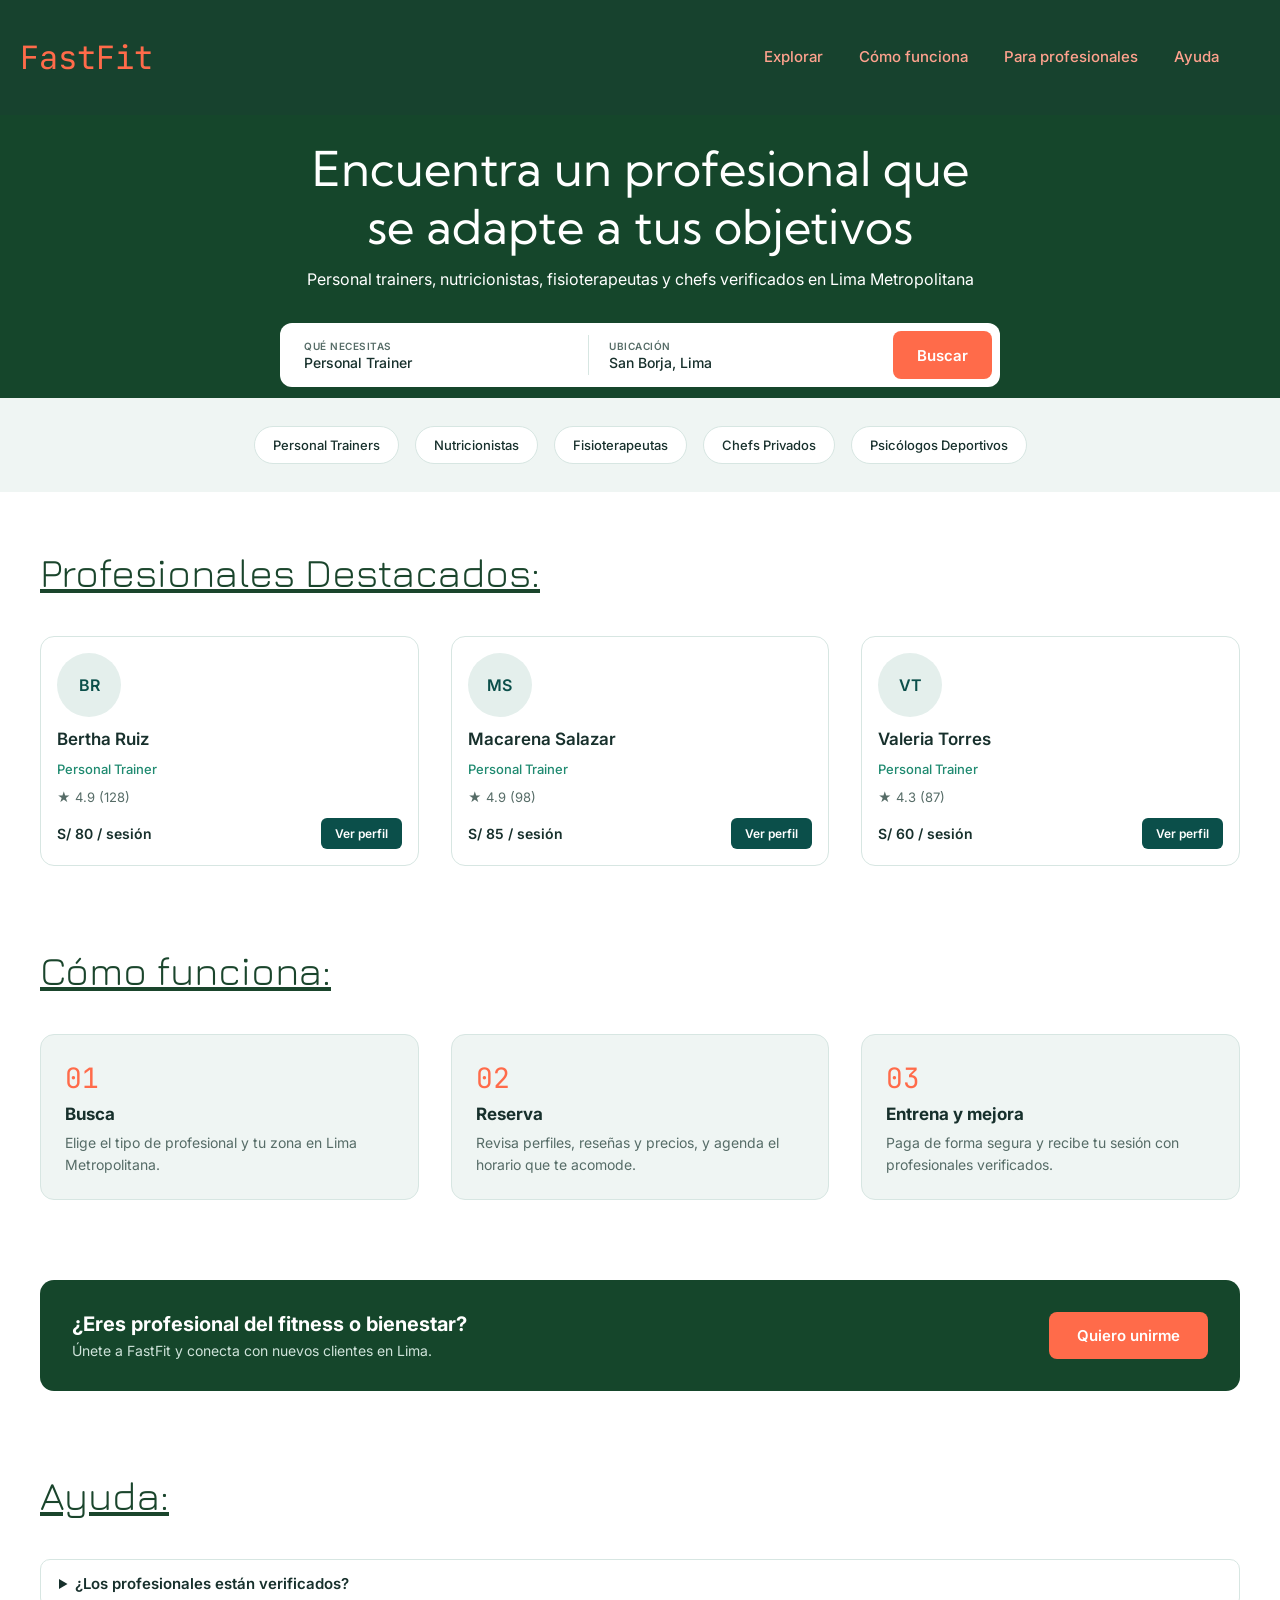
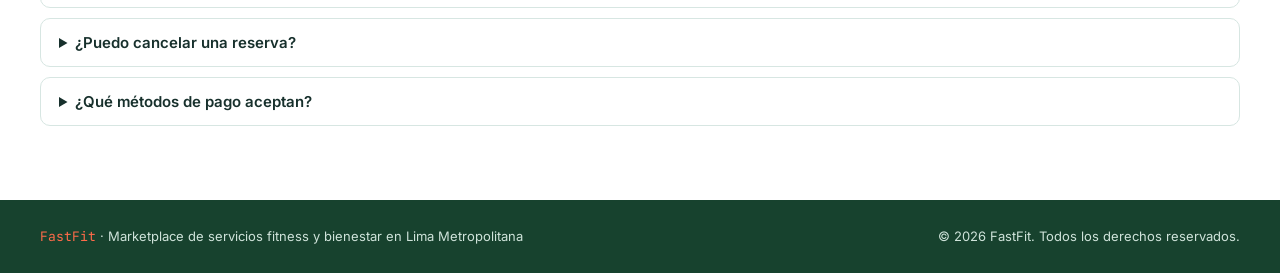
==== index.html @ d6f9586f "Add files via upload" ====
<!DOCTYPE html>
<html lang="es">
<head>
<meta charset="UTF-8">
<meta name="viewport" content="width=device-width, initial-scale=1">
<title>FastFit · Encuentra un profesional que se adapte a tus objetivos</title>
<meta name="description" content="Personal trainers, nutricionistas, fisioterapeutas y chefs verificados en Lima Metropolitana.">
<link rel="icon" href="images/logo.png">
<link rel="preconnect" href="https://fonts.googleapis.com">
<link rel="preconnect" href="https://fonts.gstatic.com" crossorigin>
<link rel="stylesheet" href="https://fonts.googleapis.com/css2?family=Inter:wght@400;500;600&family=JetBrains+Mono:wght@400&family=Jura:wght@400&family=Kumbh+Sans:wght@400&display=swap">
<style>

:root {
  --green-header: #17422e;
  --green-band: #15462b;
  --green-title: #255c3a;
  --green-heading: #1a452c;
  --mint: #eff5f3;
  --line: #d7e6e2;
  --ink: #17302c;
  --muted: #566c67;
  --accent: #1f8a70;
  --btn: #0b4f4a;
  --coral: #ff6b4a;
  --peach: #ffa28e;
  --avatar-bg: #e4efec;
  --container: 1240px;
}

*, *::before, *::after { box-sizing: border-box; }
html { scroll-behavior: smooth; }
body {
  margin: 0;
  font-family: "Inter", system-ui, sans-serif;
  color: var(--ink);
  background: #fff;
  min-height: 100vh;
  display: flex;
  flex-direction: column;
}
main { flex: 1; }
a { color: inherit; text-decoration: none; }
button, input, select { font-family: inherit; }
img { max-width: 100%; }
.container { width: 100%; max-width: var(--container); margin: 0 auto; padding: 0 20px; }
.sr-only { position: absolute; width: 1px; height: 1px; overflow: hidden; clip: rect(0 0 0 0); white-space: nowrap; }

/* ---------- Header ---------- */
.site-header { background: var(--green-header); height: 115px; position: relative; z-index: 20; }
.site-header .inner { max-width: 1280px; margin: 0 auto; height: 100%; display: flex; align-items: center; justify-content: space-between; padding-right: 61px; position: relative; }
.brand { display: flex; align-items: center; height: 100%; }
.brand .logo { width: 142px; height: 142px; object-fit: cover; margin-top: -9px; align-self: flex-start; }
.brand .logo-fallback { width: 142px; }
.brand .name { font-family: "JetBrains Mono", monospace; font-size: 32px; color: var(--coral); margin-left: -17px; }
.main-nav { display: flex; gap: 36px; font-weight: 500; font-size: 15px; color: var(--peach); }
.main-nav a { padding: 6px 0; border-bottom: 2px solid transparent; transition: color .2s, border-color .2s; }
.main-nav a:hover, .main-nav a.active { color: #fff; border-color: var(--coral); }
.nav-toggle { display: none; background: none; border: 0; color: var(--peach); font-size: 28px; cursor: pointer; }

/* ---------- Hero ---------- */
.hero { position: relative; background: var(--green-band) center/cover no-repeat; min-height: 283px; padding: 25px 20px 0; text-align: center; overflow: hidden; }
.hero::before { content: ""; position: absolute; inset: 0; background: url("images/hero.jpg") center/cover no-repeat; filter: grayscale(1); opacity: .9; }
.hero > * { position: relative; }
.hero h1 { font-family: "Kumbh Sans", sans-serif; font-weight: 400; font-size: 48px; line-height: 1.2; color: var(--green-title); max-width: 691px; margin: 0 auto; }
.hero p.sub { color: #fff; font-size: 16px; margin: 14px 0 0; }
.hero-compact { min-height: 0; padding: 32px 20px 36px; }
.hero-compact h1 { font-size: 34px; }

/* ---------- Search box ---------- */
.search-box { background: #fff; border-radius: 12px; width: 720px; max-width: 100%; height: 64px; margin: 34px auto 0; padding: 8px; display: flex; align-items: center; gap: 12px; text-align: left; }
.search-field { display: flex; flex-direction: column; justify-content: center; gap: 2px; height: 100%; padding: 8px 16px; flex: 1; min-width: 0; }
.search-field + .search-divider + .search-field { padding-left: 8px; }
.search-field label { font-size: 10px; font-weight: 600; letter-spacing: .5px; color: var(--muted); text-transform: uppercase; }
.search-field select, .search-field input { border: 0; outline: 0; padding: 0; background: transparent; font-size: 14px; font-weight: 500; color: var(--ink); width: 100%; appearance: none; -webkit-appearance: none; cursor: pointer; }
.search-field input { cursor: text; }
.search-divider { width: 1px; height: 40px; background: var(--line); flex-shrink: 0; }
.btn-search { background: var(--coral); color: #fff; border: 0; border-radius: 8px; height: 100%; padding: 0 24px; font-size: 15px; font-weight: 600; cursor: pointer; transition: filter .2s; }
.btn-search:hover { filter: brightness(.94); }

/* ---------- Chips ---------- */
.chips-bar { background: var(--mint); padding: 28px 0; }
.chips { display: flex; flex-wrap: wrap; justify-content: center; gap: 16px; }
.chip { background: #fff; border: 1px solid var(--line); border-radius: 20px; padding: 10px 18px; font-size: 13px; font-weight: 500; color: var(--ink); cursor: pointer; white-space: nowrap; transition: background .2s, color .2s, border-color .2s; }
.chip:hover { border-color: var(--accent); }
.chip.active { background: var(--btn); border-color: var(--btn); color: #fff; }

/* ---------- Sections ---------- */
.section { padding: 56px 0 24px; }
.section-title { font-family: "Jura", sans-serif; font-weight: 400; font-size: 40px; color: var(--green-heading); text-decoration: underline; text-underline-position: from-font; margin: 0 0 40px; }
.grid-cards { display: grid; grid-template-columns: repeat(3, minmax(0, 1fr)); gap: 32px; }

/* ---------- Card profesional ---------- */
.card { background: #fff; border: 1px solid var(--line); border-radius: 14px; padding: 16px; display: flex; flex-direction: column; gap: 12px; min-height: 230px; transition: box-shadow .2s, transform .2s; }
.card:hover { box-shadow: 0 8px 24px rgba(23, 48, 44, .1); transform: translateY(-2px); }
.avatar { width: 64px; height: 64px; border-radius: 32px; background: var(--avatar-bg); overflow: hidden; display: flex; align-items: center; justify-content: center; font-weight: 600; color: var(--btn); flex-shrink: 0; position: relative; }
.avatar img { width: 100%; height: 100%; object-fit: cover; position: absolute; inset: 0; }
.avatar.lg { width: 112px; height: 112px; border-radius: 56px; font-size: 32px; }
.card .name { font-weight: 600; font-size: 17px; margin: 0; }
.card .role { font-weight: 500; font-size: 13px; color: var(--accent); margin: 0; }
.card .rating { font-size: 13px; color: var(--muted); margin: 0; }
.card .zone-tag { font-size: 11px; font-weight: 600; color: var(--btn); background: var(--avatar-bg); padding: 3px 8px; border-radius: 10px; align-self: flex-start; }
.card .foot { display: flex; align-items: center; justify-content: space-between; margin-top: auto; }
.card .price { font-weight: 600; font-size: 14px; }
.btn-primary { background: var(--btn); color: #fff; border: 0; border-radius: 6px; padding: 8px 14px; font-size: 12px; font-weight: 600; cursor: pointer; display: inline-block; transition: filter .2s; }
.btn-primary:hover { filter: brightness(1.15); }
.btn-lg { padding: 14px 28px; font-size: 15px; border-radius: 8px; }
.btn-coral { background: var(--coral); }
.btn-outline { background: #fff; color: var(--btn); border: 1px solid var(--btn); }
.btn-primary[disabled] { opacity: .4; cursor: not-allowed; }

/* ---------- Info sections (home) ---------- */
.steps { display: grid; grid-template-columns: repeat(3, 1fr); gap: 32px; }
.step { background: var(--mint); border: 1px solid var(--line); border-radius: 14px; padding: 24px; }
.step .num { font-family: "JetBrains Mono", monospace; color: var(--coral); font-size: 28px; }
.step h3 { margin: 8px 0; font-size: 17px; }
.step p { margin: 0; color: var(--muted); font-size: 14px; line-height: 1.55; }
.cta-band { background: var(--green-band); color: #fff; border-radius: 14px; padding: 32px; display: flex; align-items: center; justify-content: space-between; gap: 24px; flex-wrap: wrap; }
.cta-band h3 { margin: 0 0 6px; font-size: 20px; }
.cta-band p { margin: 0; color: #cfe3da; font-size: 14px; }
.faq details { border: 1px solid var(--line); border-radius: 10px; padding: 14px 18px; margin-bottom: 10px; }
.faq summary { font-weight: 600; cursor: pointer; font-size: 15px; }
.faq p { color: var(--muted); font-size: 14px; line-height: 1.55; margin: 10px 0 0; }

/* ---------- Resultados ---------- */
.results-layout { display: grid; grid-template-columns: 260px 1fr; gap: 32px; padding: 40px 0 64px; align-items: start; }
.filters { border: 1px solid var(--line); border-radius: 14px; padding: 20px; position: sticky; top: 16px; }
.filters h3 { margin: 0 0 16px; font-size: 15px; }
.filter-group { margin-bottom: 20px; }
.filter-group label { display: block; font-size: 11px; font-weight: 600; letter-spacing: .5px; color: var(--muted); text-transform: uppercase; margin-bottom: 8px; }
.filter-group select { width: 100%; padding: 10px; border: 1px solid var(--line); border-radius: 8px; font-size: 14px; background: #fff; }
.filter-group input[type=range] { width: 100%; accent-color: var(--btn); }
.range-val { font-size: 13px; font-weight: 600; margin-top: 4px; }
.results-head { display: flex; justify-content: space-between; align-items: center; margin-bottom: 20px; flex-wrap: wrap; gap: 12px; }
.results-head h2 { margin: 0; font-family: "Jura", sans-serif; font-weight: 400; font-size: 30px; color: var(--green-heading); }
.results-head .count { color: var(--muted); font-size: 14px; }
.grid-results { display: grid; grid-template-columns: repeat(2, minmax(0, 1fr)); gap: 24px; }
.empty { border: 1px dashed var(--line); border-radius: 14px; padding: 48px 24px; text-align: center; color: var(--muted); grid-column: 1 / -1; }

/* ---------- Perfil / reserva / checkout ---------- */
.page-pad { padding: 40px 0 72px; }
.breadcrumb { font-size: 13px; color: var(--muted); margin-bottom: 24px; }
.breadcrumb a { color: var(--accent); }
.two-col { display: grid; grid-template-columns: 1fr 360px; gap: 32px; align-items: start; }
.panel { border: 1px solid var(--line); border-radius: 14px; padding: 24px; background: #fff; }
.panel + .panel { margin-top: 20px; }
.panel h2 { margin: 0 0 14px; font-size: 18px; }
.panel h3 { margin: 0 0 10px; font-size: 15px; }
.profile-head { display: flex; gap: 24px; align-items: center; }
.profile-head h1 { margin: 0 0 4px; font-size: 28px; }
.profile-head .role { color: var(--accent); font-weight: 500; }
.profile-head .rating { color: var(--muted); font-size: 14px; margin-top: 6px; }
.tags { display: flex; flex-wrap: wrap; gap: 8px; }
.tag { background: var(--mint); border: 1px solid var(--line); border-radius: 16px; padding: 6px 12px; font-size: 13px; }
.review { border-top: 1px solid var(--line); padding: 14px 0; font-size: 14px; }
.review:first-of-type { border-top: 0; }
.review b { display: block; margin-bottom: 4px; }
.review span { color: var(--muted); }
.sticky-box { position: sticky; top: 16px; }
.price-big { font-size: 26px; font-weight: 600; margin: 0 0 4px; }
.muted { color: var(--muted); font-size: 13px; }
.summary-row { display: flex; justify-content: space-between; font-size: 14px; padding: 8px 0; }
.summary-row.total { border-top: 1px solid var(--line); margin-top: 8px; padding-top: 14px; font-weight: 600; font-size: 16px; }
.days { display: grid; grid-template-columns: repeat(7, 1fr); gap: 8px; margin-bottom: 24px; }
.day { border: 1px solid var(--line); background: #fff; border-radius: 10px; padding: 10px 4px; text-align: center; cursor: pointer; transition: all .2s; }
.day small { display: block; font-size: 11px; color: var(--muted); text-transform: uppercase; }
.day strong { font-size: 18px; }
.day.active { background: var(--btn); border-color: var(--btn); color: #fff; }
.day.active small { color: #cfe3da; }
.slots { display: grid; grid-template-columns: repeat(4, 1fr); gap: 10px; }
.slot { border: 1px solid var(--line); background: #fff; border-radius: 8px; padding: 10px; font-size: 14px; font-weight: 500; cursor: pointer; transition: all .2s; }
.slot:hover:not([disabled]) { border-color: var(--accent); }
.slot.active { background: var(--coral); border-color: var(--coral); color: #fff; }
.slot[disabled] { background: var(--mint); color: #a6b8b3; cursor: not-allowed; text-decoration: line-through; }
.form-grid { display: grid; grid-template-columns: 1fr 1fr; gap: 16px; }
.form-grid .full { grid-column: 1 / -1; }
.field label { display: block; font-size: 11px; font-weight: 600; letter-spacing: .5px; text-transform: uppercase; color: var(--muted); margin-bottom: 6px; }
.field input { width: 100%; padding: 12px; border: 1px solid var(--line); border-radius: 8px; font-size: 14px; outline: 0; }
.field input:focus { border-color: var(--accent); box-shadow: 0 0 0 3px rgba(31, 138, 112, .15); }
.field .err { color: #c0392b; font-size: 12px; margin-top: 4px; min-height: 14px; }
.field.invalid input { border-color: #c0392b; }
.pay-methods { display: grid; grid-template-columns: repeat(3, 1fr); gap: 10px; margin-bottom: 16px; }
.pay-method { border: 1px solid var(--line); border-radius: 10px; padding: 14px 8px; text-align: center; font-size: 14px; font-weight: 500; cursor: pointer; background: #fff; transition: all .2s; }
.pay-method.active { border-color: var(--btn); background: var(--mint); box-shadow: inset 0 0 0 1px var(--btn); }
.confirm-box { max-width: 640px; margin: 0 auto; text-align: center; }
.check { width: 72px; height: 72px; border-radius: 36px; background: var(--accent); color: #fff; font-size: 36px; display: flex; align-items: center; justify-content: center; margin: 0 auto 20px; }
.confirm-box h1 { font-family: "Jura", sans-serif; font-weight: 400; font-size: 36px; color: var(--green-heading); margin: 0 0 8px; }
.code { font-family: "JetBrains Mono", monospace; background: var(--mint); border: 1px dashed var(--accent); display: inline-block; padding: 8px 16px; border-radius: 8px; margin: 12px 0 24px; font-size: 18px; }
.confirm-box .panel { text-align: left; margin-bottom: 24px; }
.actions { display: flex; gap: 12px; justify-content: center; flex-wrap: wrap; }

/* ---------- Footer ---------- */
.site-footer { background: var(--green-header); color: #cfe3da; padding: 28px 0; font-size: 13px; margin-top: 40px; }
.site-footer .container { display: flex; justify-content: space-between; flex-wrap: wrap; gap: 12px; }
.site-footer b { font-family: "JetBrains Mono", monospace; color: var(--coral); font-weight: 400; }

/* ---------- Toast ---------- */
.toast { position: fixed; bottom: 24px; left: 50%; transform: translateX(-50%); background: var(--ink); color: #fff; padding: 12px 20px; border-radius: 8px; font-size: 14px; z-index: 100; }

/* ---------- Responsive ---------- */
@media (max-width: 1000px) {
  .grid-cards { grid-template-columns: repeat(2, 1fr); }
  .results-layout, .two-col { grid-template-columns: 1fr; }
  .filters, .sticky-box { position: static; }
  .steps { grid-template-columns: 1fr; }
}
@media (max-width: 820px) {
  .site-header .inner { padding-right: 20px; }
  .nav-toggle { display: block; }
  .main-nav { display: none; position: absolute; top: 115px; left: 0; right: 0; background: var(--green-header); flex-direction: column; gap: 0; padding: 12px 20px 20px; }
  .main-nav.open { display: flex; }
  .main-nav a { padding: 12px 0; }
  .hero h1 { font-size: 32px; }
  .section-title { font-size: 30px; }
}
@media (max-width: 640px) {
  .grid-cards, .grid-results { grid-template-columns: 1fr; }
  .search-box { flex-direction: column; height: auto; }
  .search-field { width: 100%; padding: 8px 12px; }
  .search-divider { width: 100%; height: 1px; }
  .btn-search { width: 100%; height: 48px; }
  .days { grid-template-columns: repeat(4, 1fr); }
  .slots { grid-template-columns: repeat(3, 1fr); }
  .form-grid, .pay-methods { grid-template-columns: 1fr; }
  .profile-head { flex-direction: column; text-align: center; }
  .brand .name { font-size: 26px; }
}

.brand.no-logo .name { margin-left: 20px; }

.hero.no-photo h1 { color: #fff; }

</style>
</head>
<body>
<div id="app"></div>
<script>
/* FastFit - datos de ejemplo. Reemplaza por tu API/backend cuando lo tengas. */
const CATEGORIES = [
  { key: "Personal Trainers", role: "Personal Trainer" },
  { key: "Nutricionistas", role: "Nutricionista" },
  { key: "Fisioterapeutas", role: "Fisioterapeuta" },
  { key: "Chefs Privados", role: "Chef Privado" },
  { key: "Psicólogos Deportivos", role: "Psicólogo Deportivo" },
];

const DISTRICTS = ["San Borja", "Miraflores", "San Isidro", "Surco", "La Molina", "Barranco", "Jesús María", "Magdalena"];

const PROS = [
  { id: "bertha-ruiz", name: "Bertha Ruiz", cat: "Personal Trainers", rating: 4.9, reviews: 128, price: 80, zone: "San Borja", img: "images/bertha-ruiz.png",
    bio: "Entrenadora personal enfocada en fuerza y tonificación. Sesiones a domicilio, en gimnasio o al aire libre con planes adaptados a tu nivel.",
    services: ["Fuerza y tonificación", "Pérdida de grasa", "Entrenamiento funcional", "Plan de rutina mensual"] },
  { id: "macarena-salazar", name: "Macarena Salazar", cat: "Personal Trainers", rating: 4.9, reviews: 98, price: 85, zone: "Miraflores", img: "images/macarena-salazar.png",
    bio: "Especialista en movilidad, pilates y entrenamiento de bajo impacto. Acompañamiento constante para que mantengas tus hábitos.",
    services: ["Pilates", "Movilidad y flexibilidad", "Bajo impacto", "Entrenamiento en pareja"] },
  { id: "valeria-torres", name: "Valeria Torres", cat: "Personal Trainers", rating: 4.3, reviews: 87, price: 60, zone: "Surco", img: "images/valeria-torres.png",
    bio: "Entrenamiento para principiantes y retorno a la actividad física. Rutinas simples, progresivas y sin complicaciones.",
    services: ["Principiantes", "Cardio", "Rutinas en casa", "Seguimiento semanal"] },
  { id: "andrea-paredes", name: "Andrea Paredes", cat: "Nutricionistas", rating: 4.8, reviews: 74, price: 90, zone: "San Isidro", img: "",
    bio: "Nutricionista clínica y deportiva. Planes alimenticios personalizados con seguimiento quincenal.",
    services: ["Plan alimenticio", "Nutrición deportiva", "Control de peso", "Lista de compras"] },
  { id: "luis-cardenas", name: "Luis Cárdenas", cat: "Nutricionistas", rating: 4.6, reviews: 52, price: 75, zone: "La Molina", img: "",
    bio: "Enfoque en reeducación alimentaria y ganancia de masa muscular sin dietas extremas.",
    services: ["Reeducación alimentaria", "Ganancia muscular", "Consulta online"] },
  { id: "carlos-mendoza", name: "Carlos Mendoza", cat: "Fisioterapeutas", rating: 4.9, reviews: 110, price: 110, zone: "San Borja", img: "",
    bio: "Fisioterapeuta deportivo. Rehabilitación de lesiones, prevención y terapia manual.",
    services: ["Rehabilitación", "Terapia manual", "Prevención de lesiones", "Punción seca"] },
  { id: "diana-quispe", name: "Diana Quispe", cat: "Fisioterapeutas", rating: 4.5, reviews: 63, price: 95, zone: "Jesús María", img: "",
    bio: "Recuperación postoperatoria y tratamiento de dolor lumbar y cervical.",
    services: ["Dolor lumbar", "Postoperatorio", "Ejercicio terapéutico"] },
  { id: "rodrigo-vega", name: "Rodrigo Vega", cat: "Chefs Privados", rating: 4.8, reviews: 41, price: 150, zone: "Barranco", img: "",
    bio: "Chef privado para meal prep semanal y cenas saludables en tu casa.",
    services: ["Meal prep semanal", "Cenas privadas", "Menús fit", "Clases de cocina"] },
  { id: "sofia-lazo", name: "Sofía Lazo", cat: "Chefs Privados", rating: 4.7, reviews: 36, price: 130, zone: "Magdalena", img: "",
    bio: "Cocina saludable y peruana ligera. Menús adaptados a tus objetivos y restricciones.",
    services: ["Cocina saludable", "Menús personalizados", "Eventos pequeños"] },
  { id: "martin-rios", name: "Martín Ríos", cat: "Psicólogos Deportivos", rating: 4.9, reviews: 58, price: 100, zone: "Miraflores", img: "",
    bio: "Psicología del rendimiento: motivación, manejo de la presión y constancia en el entrenamiento.",
    services: ["Motivación", "Manejo de ansiedad competitiva", "Hábitos y constancia"] },
  { id: "paola-nunez", name: "Paola Núñez", cat: "Psicólogos Deportivos", rating: 4.6, reviews: 33, price: 90, zone: "San Isidro", img: "",
    bio: "Acompañamiento a deportistas amateurs y profesionales en objetivos y equilibrio mental.",
    services: ["Establecimiento de metas", "Mindfulness deportivo", "Sesiones online"] },
];

const REVIEWS = [
  { who: "Camila R.", text: "Puntual, profesional y muy atenta a mis objetivos. 100% recomendada." },
  { who: "Jorge P.", text: "Las sesiones son dinámicas y notas el progreso desde la segunda semana." },
  { who: "Lucía M.", text: "Muy buena comunicación y flexibilidad con los horarios." },
];

</script>
<script>
const PAGE_HTML = {
  home: `<main>
    <section class="hero">
      <h1>Encuentra un profesional que se adapte a tus objetivos</h1>
      <p class="sub">Personal trainers, nutricionistas, fisioterapeutas y chefs verificados en Lima Metropolitana</p>
      <div id="search-slot"></div>
      <div style="height:5px"></div>
    </section>

    <section class="chips-bar" aria-label="Categorías">
      <div class="container"><div class="chips" id="chips"></div></div>
    </section>

    <section class="section" id="profesionales">
      <div class="container">
        <h2 class="section-title">Profesionales Destacados:</h2>
        <div class="grid-cards" id="featured"></div>
      </div>
    </section>

    <section class="section" id="como-funciona">
      <div class="container">
        <h2 class="section-title">Cómo funciona:</h2>
        <div class="steps">
          <div class="step"><div class="num">01</div><h3>Busca</h3><p>Elige el tipo de profesional y tu zona en Lima Metropolitana.</p></div>
          <div class="step"><div class="num">02</div><h3>Reserva</h3><p>Revisa perfiles, reseñas y precios, y agenda el horario que te acomode.</p></div>
          <div class="step"><div class="num">03</div><h3>Entrena y mejora</h3><p>Paga de forma segura y recibe tu sesión con profesionales verificados.</p></div>
        </div>
      </div>
    </section>

    <section class="section" id="para-profesionales">
      <div class="container">
        <div class="cta-band">
          <div><h3>¿Eres profesional del fitness o bienestar?</h3><p>Únete a FastFit y conecta con nuevos clientes en Lima.</p></div>
          <a class="btn-primary btn-lg btn-coral" href="mailto:hola@fastfit.pe?subject=Quiero%20unirme%20a%20FastFit">Quiero unirme</a>
        </div>
      </div>
    </section>

    <section class="section" id="ayuda">
      <div class="container faq">
        <h2 class="section-title">Ayuda:</h2>
        <details><summary>¿Los profesionales están verificados?</summary><p>Sí. Validamos la identidad y credenciales de cada profesional antes de publicar su perfil.</p></details>
        <details><summary>¿Puedo cancelar una reserva?</summary><p>Puedes cancelar sin costo hasta 24 horas antes de tu sesión.</p></details>
        <details><summary>¿Qué métodos de pago aceptan?</summary><p>Tarjeta de crédito/débito, Yape y Plin.</p></details>
      </div>
    </section>
  </main>`,
  buscar: `<main>
    <section class="hero hero-compact">
      <h1>Explora profesionales en Lima</h1>
      <div id="search-slot"></div>
    </section>

    <section class="chips-bar" aria-label="Categorías">
      <div class="container"><div class="chips" id="chips"></div></div>
    </section>

    <div class="container">
      <div class="results-layout">
        <aside class="filters" aria-label="Filtros">
          <h3>Filtros</h3>
          <div class="filter-group">
            <label for="f-price">Precio máximo por sesión</label>
            <input type="range" id="f-price" min="50" max="200" step="5" value="200">
            <div class="range-val" id="f-price-val">Hasta S/ 200</div>
          </div>
          <div class="filter-group">
            <label for="f-rating">Calificación mínima</label>
            <select id="f-rating">
              <option value="0">Todas</option>
              <option value="4">4.0 ★ o más</option>
              <option value="4.5">4.5 ★ o más</option>
              <option value="4.8">4.8 ★ o más</option>
            </select>
          </div>
          <div class="filter-group">
            <label for="f-sort">Ordenar por</label>
            <select id="f-sort">
              <option value="rel">Relevancia</option>
              <option value="rating">Mejor calificados</option>
              <option value="price-asc">Precio: menor a mayor</option>
              <option value="price-desc">Precio: mayor a menor</option>
            </select>
          </div>
          <button type="button" class="btn-primary btn-outline" id="f-reset" style="width:100%">Limpiar filtros</button>
        </aside>

        <section>
          <div class="results-head">
            <h2 id="results-title">Todos los profesionales</h2>
            <span class="count" id="count"></span>
          </div>
          <div class="grid-results" id="results"></div>
        </section>
      </div>
    </div>
  </main>`,
  perfil: `<main><div class="container page-pad" id="profile-root"></div></main>`,
  horario: `<main><div class="container page-pad" id="schedule-root"></div></main>`,
  checkout: `<main><div class="container page-pad" id="checkout-root"></div></main>`,
  confirmacion: `<main><div class="container page-pad" id="confirm-root"></div></main>`
};

/* FastFit - lógica de la web (HTML/CSS/JS puro, compatible con GitHub Pages) */
(function () {
  "use strict";

  /* ---------- Utilidades ---------- */
  const $ = (sel, root = document) => root.querySelector(sel);
  const $$ = (sel, root = document) => Array.from(root.querySelectorAll(sel));
  let params = new URLSearchParams("");
  const norm = (s) => (s || "").toString().toLowerCase().normalize("NFD").replace(/[\u0300-\u036f]/g, "").trim();
  const initials = (name) => name.split(" ").map((w) => w[0]).slice(0, 2).join("").toUpperCase();
  const money = (n) => "S/ " + Number(n).toFixed(n % 1 ? 2 : 0);
  const roleOf = (p) => (CATEGORIES.find((c) => c.key === p.cat) || {}).role || p.cat;
  const getPro = (id) => PROS.find((p) => p.id === id);
  const store = {
    get: () => { try { return JSON.parse(sessionStorage.getItem("fastfit_booking") || "null"); } catch (e) { return null; } },
    set: (v) => { try { sessionStorage.setItem("fastfit_booking", JSON.stringify(v)); } catch (e) {} },
    clear: () => { try { sessionStorage.removeItem("fastfit_booking"); } catch (e) {} },
  };
  const iso = (d) => d.getFullYear() + "-" + String(d.getMonth() + 1).padStart(2, "0") + "-" + String(d.getDate()).padStart(2, "0");
  const longDate = (isoStr) => {
    const [y, m, d] = isoStr.split("-").map(Number);
    const s = new Date(y, m - 1, d).toLocaleDateString("es-PE", { weekday: "long", day: "numeric", month: "long" });
    return s.charAt(0).toUpperCase() + s.slice(1);
  };
  const hash = (str) => { let h = 0; for (let i = 0; i < str.length; i++) h = (h * 31 + str.charCodeAt(i)) >>> 0; return h; };
  function toast(msg) {
    const t = document.createElement("div");
    t.className = "toast"; t.textContent = msg; document.body.appendChild(t);
    setTimeout(() => t.remove(), 2600);
  }

  /* ---------- Componentes compartidos ---------- */
  function renderHeader(active) {
    const links = [
      ["Explorar", "#/buscar", "buscar"],
      ["Cómo funciona", "#/como-funciona", ""],
      ["Para profesionales", "#/para-profesionales", ""],
      ["Ayuda", "#/ayuda", ""],
    ];
    $("#site-header").outerHTML =
      '<header class="site-header"><div class="inner">' +
      '<a class="brand" href="#/" aria-label="FastFit inicio">' +
      '<img class="logo" src="images/logo.png" alt="" onerror="this.style.display=\'none\';this.parentNode.classList.add(\'no-logo\')">' +
      '<span class="name">FastFit</span></a>' +
      '<button class="nav-toggle" aria-label="Abrir menú">☰</button>' +
      '<nav class="main-nav">' +
      links.map((l) => `<a href="${l[1]}" class="${l[2] && l[2] === active ? "active" : ""}">${l[0]}</a>`).join("") +
      "</nav></div></header>";
    $(".nav-toggle").addEventListener("click", () => $(".main-nav").classList.toggle("open"));
  }

  function renderFooter() {
    const el = $("#site-footer");
    if (!el) return;
    el.outerHTML = '<footer class="site-footer"><div class="container"><span><b>FastFit</b> · Marketplace de servicios fitness y bienestar en Lima Metropolitana</span><span>© ' + new Date().getFullYear() + " FastFit. Todos los derechos reservados.</span></div></footer>";
  }

  function avatar(p, large) {
    return `<div class="avatar${large ? " lg" : ""}">${initials(p.name)}${p.img ? `<img src="${p.img}" alt="${p.name}" onerror="this.remove()">` : ""}</div>`;
  }

  function card(p, inZone) {
    return `<article class="card">
      ${avatar(p)}
      <h3 class="name">${p.name}</h3>
      <p class="role">${roleOf(p)}</p>
      <p class="rating">★ ${p.rating.toFixed(1)} (${p.reviews})</p>
      ${inZone ? '<span class="zone-tag">En tu zona</span>' : ""}
      <div class="foot"><span class="price">${money(p.price)} / sesión</span>
      <a class="btn-primary" href="#/perfil?id=${p.id}">Ver perfil</a></div></article>`;
  }

  function searchBox(cat, loc) {
    const opts = CATEGORIES.map((c) => `<option value="${c.key}" ${c.key === cat ? "selected" : ""}>${c.role}</option>`).join("");
    return `<form class="search-box" id="search-form" role="search">
      <div class="search-field"><label for="sb-cat">Qué necesitas</label><select id="sb-cat">${opts}</select></div>
      <div class="search-divider"></div>
      <div class="search-field"><label for="sb-loc">Ubicación</label>
        <input id="sb-loc" list="districts" value="${loc}" autocomplete="off">
        <datalist id="districts">${DISTRICTS.map((d) => `<option value="${d}, Lima">`).join("")}</datalist></div>
      <button class="btn-search" type="submit">Buscar</button></form>`;
  }

  function bindSearch() {
    $("#search-form").addEventListener("submit", (e) => {
      e.preventDefault();
      const q = new URLSearchParams({ cat: $("#sb-cat").value, loc: $("#sb-loc").value.trim() });
      location.href = "#/buscar?" + q.toString();
    });
  }

  function chipsHTML(active, withAll) {
    const all = withAll ? `<button class="chip ${active === "" ? "active" : ""}" data-cat="">Todos</button>` : "";
    return all + CATEGORIES.map((c) => `<button class="chip ${active === c.key ? "active" : ""}" data-cat="${c.key}">${c.key}</button>`).join("");
  }

  /* ---------- HOME ---------- */
  function initHome() {
    renderHeader("");
    $("#search-slot").innerHTML = searchBox("Personal Trainers", "San Borja, Lima");
    bindSearch();
    $("#chips").innerHTML = chipsHTML("", false);
    $$("#chips .chip").forEach((b) => b.addEventListener("click", () => {
      location.href = "#/buscar?cat=" + encodeURIComponent(b.dataset.cat);
    }));
    $("#featured").innerHTML = PROS.slice(0, 3).map((p) => card(p)).join("");
  }

  /* ---------- BUSCAR ---------- */
  function initBuscar() {
    renderHeader("buscar");
    const state = {
      cat: params.get("cat") || "",
      loc: params.get("loc") || "San Borja, Lima",
      max: 200, minRating: 0, sort: "rel",
    };
    if (state.cat && !CATEGORIES.some((c) => c.key === state.cat)) state.cat = "";

    $("#search-slot").innerHTML = searchBox(state.cat || "Personal Trainers", state.loc);
    bindSearch();

    function paintChips() {
      $("#chips").innerHTML = chipsHTML(state.cat, true);
      $$("#chips .chip").forEach((b) => b.addEventListener("click", () => { state.cat = b.dataset.cat; paintChips(); paintResults(); }));
    }

    function paintResults() {
      const locPart = norm(state.loc.split(",")[0]);
      let list = PROS.filter((p) => (!state.cat || p.cat === state.cat) && p.price <= state.max && p.rating >= state.minRating)
        .map((p) => ({ p, zone: !!locPart && norm(p.zone).includes(locPart) }));
      list.sort((a, b) => {
        if (state.sort === "rating") return b.p.rating - a.p.rating;
        if (state.sort === "price-asc") return a.p.price - b.p.price;
        if (state.sort === "price-desc") return b.p.price - a.p.price;
        return (b.zone - a.zone) || (b.p.rating - a.p.rating);
      });
      $("#count").textContent = list.length + (list.length === 1 ? " profesional encontrado" : " profesionales encontrados");
      $("#results-title").textContent = state.cat || "Todos los profesionales";
      $("#results").innerHTML = list.length
        ? list.map((x) => card(x.p, x.zone)).join("")
        : '<div class="empty"><b>No encontramos resultados</b><br>Prueba ampliando el precio o quitando algún filtro.</div>';
    }

    $("#f-price").addEventListener("input", (e) => { state.max = +e.target.value; $("#f-price-val").textContent = "Hasta " + money(state.max); paintResults(); });
    $("#f-rating").addEventListener("change", (e) => { state.minRating = +e.target.value; paintResults(); });
    $("#f-sort").addEventListener("change", (e) => { state.sort = e.target.value; paintResults(); });
    $("#f-reset").addEventListener("click", () => {
      state.max = 200; state.minRating = 0; state.sort = "rel";
      $("#f-price").value = 200; $("#f-price-val").textContent = "Hasta S/ 200";
      $("#f-rating").value = 0; $("#f-sort").value = "rel"; paintResults();
    });

    paintChips(); paintResults();
  }

  /* ---------- PERFIL ---------- */
  function initPerfil() {
    renderHeader("buscar");
    const p = getPro(params.get("id"));
    const root = $("#profile-root");
    if (!p) {
      root.innerHTML = '<div class="empty">Profesional no encontrado. <a href="#/buscar" style="color:var(--accent);font-weight:600">Volver a explorar</a></div>';
      return;
    }
    document.title = p.name + " · FastFit";
    root.innerHTML = `
      <div class="breadcrumb"><a href="#/">Inicio</a> / <a href="#/buscar?cat=${encodeURIComponent(p.cat)}">${p.cat}</a> / ${p.name}</div>
      <div class="two-col">
        <div>
          <div class="panel"><div class="profile-head">${avatar(p, true)}
            <div><h1>${p.name}</h1><div class="role">${roleOf(p)}</div>
            <div class="rating">★ ${p.rating.toFixed(1)} (${p.reviews} reseñas) · ${p.zone}, Lima</div></div></div></div>
          <div class="panel"><h2>Sobre mí</h2><p style="line-height:1.6;color:var(--muted);margin:0">${p.bio}</p></div>
          <div class="panel"><h2>Servicios</h2><div class="tags">${p.services.map((s) => `<span class="tag">${s}</span>`).join("")}</div></div>
          <div class="panel"><h2>Reseñas</h2>${REVIEWS.map((r) => `<div class="review"><b>${r.who} <span>★ 5.0</span></b>${r.text}</div>`).join("")}</div>
        </div>
        <aside class="sticky-box"><div class="panel">
          <p class="price-big">${money(p.price)} <span class="muted">/ sesión</span></p>
          <p class="muted" style="margin:0 0 18px">Sesión de 60 min · Cancelación gratuita hasta 24 h antes</p>
          <a class="btn-primary btn-coral btn-lg" style="display:block;text-align:center" href="#/horario?id=${p.id}">Reservar sesión</a>
        </div></aside>
      </div>`;
  }

  /* ---------- HORARIO ---------- */
  function initHorario() {
    renderHeader("buscar");
    const p = getPro(params.get("id"));
    const root = $("#schedule-root");
    if (!p) { root.innerHTML = '<div class="empty">Profesional no encontrado. <a href="#/buscar" style="color:var(--accent);font-weight:600">Volver a explorar</a></div>'; return; }

    const HOURS = [7, 8, 9, 10, 11, 12, 15, 16, 17, 18, 19, 20];
    const today = new Date();
    const days = Array.from({ length: 7 }, (_, i) => { const d = new Date(today.getFullYear(), today.getMonth(), today.getDate() + i); return d; });
    let selDay = 0, selTime = null;

    function isFree(d, h) {
      if (iso(d) === iso(today) && h <= today.getHours()) return false;
      return hash(p.id + iso(d) + h) % 4 !== 0; // disponibilidad de ejemplo
    }

    root.innerHTML = `
      <div class="breadcrumb"><a href="#/">Inicio</a> / <a href="#/perfil?id=${p.id}">${p.name}</a> / Selecciona horario</div>
      <div class="two-col">
        <div class="panel"><h2>Elige día y hora</h2><div class="days" id="days"></div><h3>Horarios disponibles</h3><div class="slots" id="slots"></div></div>
        <aside class="sticky-box"><div class="panel">
          <div style="display:flex;gap:14px;align-items:center;margin-bottom:16px">${avatar(p)}<div><b>${p.name}</b><div class="muted">${roleOf(p)}</div></div></div>
          <div class="summary-row"><span>Fecha</span><span id="sum-date">—</span></div>
          <div class="summary-row"><span>Hora</span><span id="sum-time">—</span></div>
          <div class="summary-row"><span>Duración</span><span>60 min</span></div>
          <div class="summary-row total"><span>Total</span><span>${money(p.price)}</span></div>
          <button class="btn-primary btn-coral btn-lg" id="go" style="width:100%;margin-top:16px" disabled>Continuar al pago</button>
        </div></aside>
      </div>`;

    function paintDays() {
      $("#days").innerHTML = days.map((d, i) => `<button class="day ${i === selDay ? "active" : ""}" data-i="${i}"><small>${d.toLocaleDateString("es-PE", { weekday: "short" }).replace(".", "")}</small><strong>${d.getDate()}</strong></button>`).join("");
      $$("#days .day").forEach((b) => b.addEventListener("click", () => { selDay = +b.dataset.i; selTime = null; paintDays(); paintSlots(); paintSummary(); }));
    }
    function paintSlots() {
      $("#slots").innerHTML = HOURS.map((h) => {
        const free = isFree(days[selDay], h);
        return `<button class="slot ${selTime === h ? "active" : ""}" data-h="${h}" ${free ? "" : "disabled"}>${String(h).padStart(2, "0")}:00</button>`;
      }).join("");
      $$("#slots .slot:not([disabled])").forEach((b) => b.addEventListener("click", () => { selTime = +b.dataset.h; paintSlots(); paintSummary(); }));
    }
    function paintSummary() {
      $("#sum-date").textContent = longDate(iso(days[selDay]));
      $("#sum-time").textContent = selTime === null ? "—" : String(selTime).padStart(2, "0") + ":00";
      $("#go").disabled = selTime === null;
    }
    $("#go").addEventListener("click", () => {
      if (selTime === null) return;
      store.set({ proId: p.id, date: iso(days[selDay]), hour: selTime });
      location.href = "#/checkout";
    });
    paintDays(); paintSlots(); paintSummary();
  }

  /* ---------- CHECKOUT ---------- */
  function initCheckout() {
    renderHeader("buscar");
    const b = store.get();
    const p = b && getPro(b.proId);
    const root = $("#checkout-root");
    if (!b || !p) { root.innerHTML = '<div class="empty">No hay una reserva en curso. <a href="#/buscar" style="color:var(--accent);font-weight:600">Buscar profesional</a></div>'; return; }

    const fee = Math.round(p.price * 0.1 * 100) / 100;
    const total = p.price + fee;
    let method = "card";

    root.innerHTML = `
      <div class="breadcrumb"><a href="#/">Inicio</a> / <a href="#/horario?id=${p.id}">Horario</a> / Pago</div>
      <div class="two-col">
        <form id="pay-form" class="panel" novalidate>
          <h2>Tus datos</h2>
          <div class="form-grid">
            <div class="field full"><label for="f-name">Nombre completo</label><input id="f-name" autocomplete="name"><div class="err"></div></div>
            <div class="field"><label for="f-email">Correo electrónico</label><input id="f-email" type="email" autocomplete="email"><div class="err"></div></div>
            <div class="field"><label for="f-phone">Celular</label><input id="f-phone" inputmode="numeric" maxlength="9" placeholder="9XXXXXXXX" autocomplete="tel"><div class="err"></div></div>
          </div>
          <h2 style="margin-top:28px">Método de pago</h2>
          <div class="pay-methods">
            <button type="button" class="pay-method active" data-m="card">Tarjeta</button>
            <button type="button" class="pay-method" data-m="yape">Yape</button>
            <button type="button" class="pay-method" data-m="plin">Plin</button>
          </div>
          <div id="card-fields" class="form-grid">
            <div class="field full"><label for="f-card">Número de tarjeta</label><input id="f-card" inputmode="numeric" maxlength="19" placeholder="0000 0000 0000 0000" autocomplete="cc-number"><div class="err"></div></div>
            <div class="field"><label for="f-exp">Vencimiento</label><input id="f-exp" maxlength="5" placeholder="MM/AA" autocomplete="cc-exp"><div class="err"></div></div>
            <div class="field"><label for="f-cvv">CVV</label><input id="f-cvv" inputmode="numeric" maxlength="4" placeholder="123" autocomplete="cc-csc"><div class="err"></div></div>
          </div>
          <p id="wallet-note" class="muted" style="display:none;line-height:1.5">Al confirmar te mostraremos las instrucciones para completar el pago desde tu app.</p>
          <button class="btn-primary btn-coral btn-lg" type="submit" style="width:100%;margin-top:24px">Pagar ${money(total)}</button>
        </form>
        <aside class="sticky-box"><div class="panel">
          <h2>Resumen</h2>
          <div style="display:flex;gap:14px;align-items:center;margin-bottom:12px">${avatar(p)}<div><b>${p.name}</b><div class="muted">${roleOf(p)}</div></div></div>
          <div class="summary-row"><span>Fecha</span><span>${longDate(b.date)}</span></div>
          <div class="summary-row"><span>Hora</span><span>${String(b.hour).padStart(2, "0")}:00</span></div>
          <div class="summary-row"><span>Sesión (60 min)</span><span>${money(p.price)}</span></div>
          <div class="summary-row"><span>Tarifa de servicio (10%)</span><span>${money(fee)}</span></div>
          <div class="summary-row total"><span>Total</span><span>${money(total)}</span></div>
        </div></aside>
      </div>`;

    const setErr = (id, msg) => {
      const f = $("#" + id).closest(".field"); f.classList.toggle("invalid", !!msg); $(".err", f).textContent = msg || "";
      return !msg;
    };
    $$(".pay-method").forEach((btn) => btn.addEventListener("click", () => {
      method = btn.dataset.m;
      $$(".pay-method").forEach((x) => x.classList.toggle("active", x === btn));
      $("#card-fields").style.display = method === "card" ? "grid" : "none";
      $("#wallet-note").style.display = method === "card" ? "none" : "block";
    }));
    $("#f-card").addEventListener("input", (e) => { e.target.value = e.target.value.replace(/\D/g, "").slice(0, 16).replace(/(.{4})/g, "$1 ").trim(); });
    $("#f-exp").addEventListener("input", (e) => { let v = e.target.value.replace(/\D/g, "").slice(0, 4); if (v.length > 2) v = v.slice(0, 2) + "/" + v.slice(2); e.target.value = v; });
    $("#f-cvv").addEventListener("input", (e) => { e.target.value = e.target.value.replace(/\D/g, ""); });
    $("#f-phone").addEventListener("input", (e) => { e.target.value = e.target.value.replace(/\D/g, ""); });

    $("#pay-form").addEventListener("submit", (e) => {
      e.preventDefault();
      const name = $("#f-name").value.trim(), email = $("#f-email").value.trim(), phone = $("#f-phone").value.trim();
      let ok = true;
      ok = setErr("f-name", name.length < 3 ? "Ingresa tu nombre completo" : "") && ok;
      ok = setErr("f-email", /^[^\s@]+@[^\s@]+\.[^\s@]{2,}$/.test(email) ? "" : "Ingresa un correo válido") && ok;
      ok = setErr("f-phone", /^9\d{8}$/.test(phone) ? "" : "Celular de 9 dígitos que empiece con 9") && ok;
      if (method === "card") {
        const num = $("#f-card").value.replace(/\s/g, ""), exp = $("#f-exp").value, cvv = $("#f-cvv").value;
        ok = setErr("f-card", /^\d{16}$/.test(num) ? "" : "Ingresa los 16 dígitos") && ok;
        const m = exp.match(/^(\d{2})\/(\d{2})$/);
        const now = new Date();
        const valid = m && +m[1] >= 1 && +m[1] <= 12 && new Date(2000 + +m[2], +m[1], 0, 23, 59) >= now;
        ok = setErr("f-exp", valid ? "" : "Fecha inválida o vencida") && ok;
        ok = setErr("f-cvv", /^\d{3,4}$/.test(cvv) ? "" : "CVV inválido") && ok;
      }
      if (!ok) return;
      // Pago SIMULADO: aquí integrarías tu pasarela (Culqi, Izipay, Niubiz, etc.). No se guardan datos de tarjeta.
      const code = "FF-" + Math.random().toString(36).slice(2, 8).toUpperCase();
      store.set({ ...b, name, email, phone, method, total, code });
      location.href = "#/confirmacion";
    });
  }

  /* ---------- CONFIRMACIÓN ---------- */
  function initConfirmacion() {
    renderHeader("");
    const b = store.get();
    const p = b && getPro(b.proId);
    const root = $("#confirm-root");
    if (!b || !p || !b.code) { root.innerHTML = '<div class="empty">No hay una reserva confirmada. <a href="#/" style="color:var(--accent);font-weight:600">Ir al inicio</a></div>'; return; }
    const methods = { card: "Tarjeta", yape: "Yape", plin: "Plin" };
    root.innerHTML = `<div class="confirm-box">
      <div class="check">✓</div><h1>¡Reserva confirmada!</h1>
      <p class="muted" style="font-size:15px">Enviamos los detalles a ${b.email}</p>
      <div class="code">${b.code}</div>
      <div class="panel">
        <div style="display:flex;gap:14px;align-items:center;margin-bottom:12px">${avatar(p)}<div><b>${p.name}</b><div class="muted">${roleOf(p)}</div></div></div>
        <div class="summary-row"><span>Fecha</span><span>${longDate(b.date)}</span></div>
        <div class="summary-row"><span>Hora</span><span>${String(b.hour).padStart(2, "0")}:00 (60 min)</span></div>
        <div class="summary-row"><span>Método de pago</span><span>${methods[b.method]}</span></div>
        <div class="summary-row total"><span>Total</span><span>${money(b.total)}</span></div>
      </div>
      <div class="actions">
        <button class="btn-primary btn-lg btn-outline" id="ics">Agregar al calendario</button>
        <a class="btn-primary btn-lg btn-coral" id="home" href="#/">Volver al inicio</a>
      </div></div>`;
    $("#home").addEventListener("click", () => store.clear());
    $("#ics").addEventListener("click", () => {
      const [y, m, d] = b.date.split("-").map(Number);
      const fmt = (h) => `${y}${String(m).padStart(2, "0")}${String(d).padStart(2, "0")}T${String(h).padStart(2, "0")}0000`;
      const ics = ["BEGIN:VCALENDAR", "VERSION:2.0", "PRODID:-//FastFit//ES", "BEGIN:VEVENT", "UID:" + b.code + "@fastfit",
        "DTSTAMP:" + fmt(new Date().getHours()), "DTSTART:" + fmt(b.hour), "DTEND:" + fmt(b.hour + 1),
        "SUMMARY:Sesión FastFit con " + p.name, "DESCRIPTION:Código de reserva " + b.code, "END:VEVENT", "END:VCALENDAR"].join("\r\n");
      const a = document.createElement("a");
      a.href = URL.createObjectURL(new Blob([ics], { type: "text/calendar" }));
      a.download = "fastfit-" + b.code + ".ics"; a.click(); URL.revokeObjectURL(a.href);
      toast("Evento descargado");
    });
  }

  /* ---------- Router (una sola página, rutas con #) ---------- */
  const INITS = { home: initHome, buscar: initBuscar, perfil: initPerfil, horario: initHorario, checkout: initCheckout, confirmacion: initConfirmacion };
  const SECTIONS = { "como-funciona": 1, "para-profesionales": 1, "ayuda": 1 };
  function route() {
    const raw = location.hash.replace(/^#\/?/, "");
    const parts = raw.split("?");
    const path = parts[0];
    params = new URLSearchParams(parts[1] || "");
    let page = INITS[path] ? path : "home";
    const section = SECTIONS[path] ? path : null;
    $("#app").innerHTML = '<div id="site-header"></div>' + PAGE_HTML[page] + '<div id="site-footer"></div>';
    INITS[page]();
    renderFooter();
    const heroImg = new Image();
    heroImg.onerror = () => { const h = $(".hero"); if (h) h.classList.add("no-photo"); };
    heroImg.src = "images/hero.jpg";
    if (section) { const el = document.getElementById(section); if (el) el.scrollIntoView(); } else window.scrollTo(0, 0);
  }
  window.addEventListener("hashchange", route);
  route();
})();

</script>
</body>
</html>
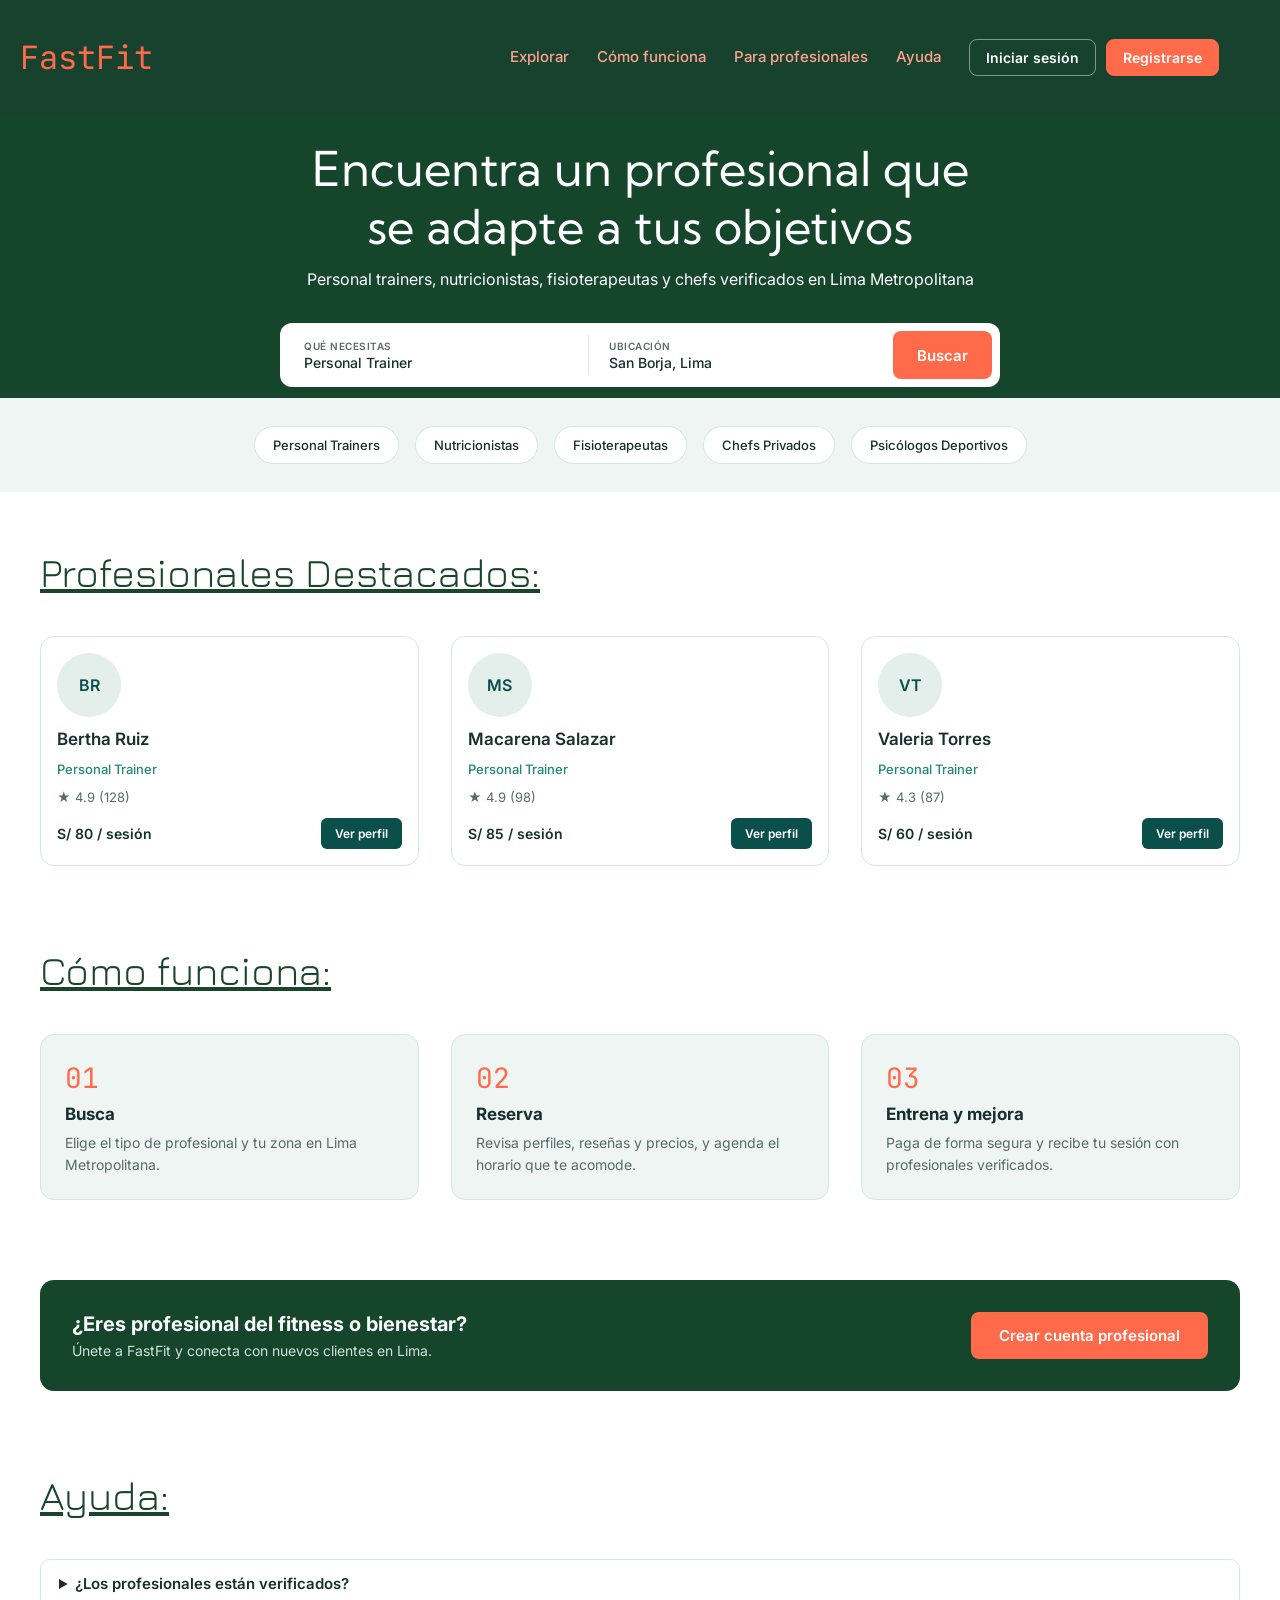
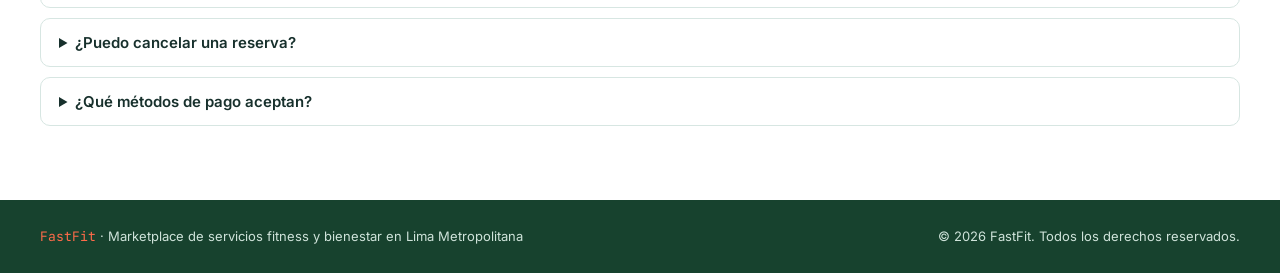
==== commit 95c4b81f: "Add files via upload" ====
--- a/index.html
+++ b/index.html
@@ -53,7 +53,7 @@
 .brand .logo { width: 142px; height: 142px; object-fit: cover; margin-top: -9px; align-self: flex-start; }
 .brand .logo-fallback { width: 142px; }
 .brand .name { font-family: "JetBrains Mono", monospace; font-size: 32px; color: var(--coral); margin-left: -17px; }
-.main-nav { display: flex; gap: 36px; font-weight: 500; font-size: 15px; color: var(--peach); }
+.main-nav { display: flex; gap: 28px; font-weight: 500; font-size: 15px; color: var(--peach); }
 .main-nav a { padding: 6px 0; border-bottom: 2px solid transparent; transition: color .2s, border-color .2s; }
 .main-nav a:hover, .main-nav a.active { color: #fff; border-color: var(--coral); }
 .nav-toggle { display: none; background: none; border: 0; color: var(--peach); font-size: 28px; cursor: pointer; }
@@ -229,13 +229,65 @@
 .brand.no-logo .name { margin-left: 20px; }
 
 .hero.no-photo h1 { color: #fff; }
-
+.hero > .hero-video { position: absolute; inset: 0; width: 100%; height: 100%; object-fit: cover; filter: grayscale(1); }
+.video-wrap { position: relative; aspect-ratio: 16 / 9; border-radius: 10px; overflow: hidden; background: #000; }
+.video-wrap iframe, .video-wrap video { position: absolute; inset: 0; width: 100%; height: 100%; border: 0; }
+
+
+/* ---------- Autenticación ---------- */
+.header-right { display: flex; align-items: center; gap: 28px; }
+.mobile-only { display: none; }
+.auth-area { display: flex; align-items: center; gap: 10px; }
+.btn-auth { font-size: 14px; font-weight: 600; padding: 9px 16px; border-radius: 8px; white-space: nowrap; transition: filter .2s, background .2s; }
+.btn-auth.ghost { color: #fff; border: 1px solid rgba(255,255,255,.45); }
+.btn-auth.ghost:hover { background: rgba(255,255,255,.1); }
+.btn-auth.solid { background: var(--coral); color: #fff; border: 1px solid var(--coral); }
+.btn-auth.solid:hover { filter: brightness(.94); }
+.user-menu { position: relative; }
+.user-btn { display: flex; align-items: center; gap: 8px; background: rgba(255,255,255,.08); border: 1px solid rgba(255,255,255,.25); color: #fff; border-radius: 24px; padding: 5px 12px 5px 5px; cursor: pointer; font-size: 14px; font-weight: 500; }
+.avatar-sm { width: 30px; height: 30px; border-radius: 15px; background: var(--coral); color: #fff; display: flex; align-items: center; justify-content: center; font-size: 12px; font-weight: 600; }
+.user-dd { display: none; position: absolute; right: 0; top: calc(100% + 8px); background: #fff; border: 1px solid var(--line); border-radius: 10px; min-width: 210px; box-shadow: 0 10px 30px rgba(0,0,0,.18); overflow: hidden; z-index: 50; }
+.user-dd.open { display: block; }
+.user-dd a, .user-dd button { display: block; width: 100%; text-align: left; padding: 12px 16px; font-size: 14px; color: var(--ink); background: #fff; border: 0; cursor: pointer; }
+.user-dd a:hover, .user-dd button:hover { background: var(--mint); }
+.auth-card { max-width: 440px; margin: 0 auto; border: 1px solid var(--line); border-radius: 14px; padding: 32px; background: #fff; }
+.auth-card.wide { max-width: 700px; }
+.auth-card h1 { font-family: "Jura", sans-serif; font-weight: 400; font-size: 34px; color: var(--green-heading); margin: 0 0 6px; }
+.auth-card .field { margin-bottom: 14px; }
+.auth-card .form-grid .field { margin-bottom: 0; }
+.auth-alt { text-align: center; font-size: 14px; color: var(--muted); margin: 20px 0 0; }
+.auth-alt a { color: var(--accent); font-weight: 600; }
+.tabs { display: grid; grid-template-columns: 1fr 1fr; gap: 6px; background: var(--mint); padding: 4px; border-radius: 10px; margin: 14px 0; }
+.tab { border: 0; background: transparent; padding: 10px; border-radius: 8px; font-size: 14px; font-weight: 600; color: var(--muted); cursor: pointer; }
+.tab.active { background: #fff; color: var(--btn); box-shadow: 0 1px 3px rgba(0,0,0,.12); }
+.field select, .field textarea { width: 100%; padding: 12px; border: 1px solid var(--line); border-radius: 8px; font-size: 14px; outline: 0; background: #fff; font-family: inherit; }
+.field textarea { min-height: 96px; resize: vertical; }
+.field select:focus, .field textarea:focus { border-color: var(--accent); box-shadow: 0 0 0 3px rgba(31,138,112,.15); }
+.field.invalid select, .field.invalid textarea { border-color: #c0392b; }
+.check-row { display: flex; gap: 8px; align-items: flex-start; font-size: 13px; color: var(--muted); margin: 18px 0 4px; }
+.form-err { color: #c0392b; font-size: 13px; margin: 8px 0 12px; min-height: 16px; }
+.booking { display: flex; justify-content: space-between; align-items: center; gap: 12px; padding: 14px 0; border-top: 1px solid var(--line); flex-wrap: wrap; }
+.booking:first-of-type { border-top: 0; }
+.booking-side { display: flex; align-items: center; gap: 10px; }
+.status { font-size: 12px; font-weight: 600; padding: 4px 10px; border-radius: 12px; }
+.status.confirmada { background: #dff3ea; color: #15693f; }
+.status.cancelada { background: #fbe3df; color: #a5301f; }
+.account-grid { display: grid; grid-template-columns: 360px 1fr; gap: 32px; align-items: start; }
+.photo-row { display: flex; gap: 16px; align-items: center; margin-bottom: 16px; }
+.notice { background: var(--mint); border: 1px solid var(--line); border-radius: 10px; padding: 12px 14px; font-size: 13px; color: var(--muted); line-height: 1.5; }
+.page-title { font-family: "Jura", sans-serif; font-weight: 400; font-size: 34px; color: var(--green-heading); margin: 0 0 24px; }
+@media (max-width: 1180px) { .main-nav { gap: 18px; font-size: 14px; } .btn-auth { padding: 8px 12px; } .user-name { display: none; } .header-right { gap: 16px; } }
+@media (max-width: 1000px) { .account-grid { grid-template-columns: 1fr; } }
+@media (max-width: 820px) { .nav-toggle { margin-left: auto; } .header-right { gap: 0; } .auth-area { display: none; } .mobile-only { display: block; } .auth-card { padding: 22px; } }
 </style>
 </head>
 <body>
 <div id="app"></div>
 <script>
-/* FastFit - datos de ejemplo. Reemplaza por tu API/backend cuando lo tengas. */
+/* FastFit - datos de ejemplo.
+   Foto de perfil:  img: "images/nombre.png"
+   Video de perfil: video: "images/nombre.mp4"  (o un link de YouTube: video: "https://youtu.be/XXXXXXXXXXX")
+   Si dejas img o video vacío ("") simplemente no se muestra. */
 const CATEGORIES = [
   { key: "Personal Trainers", role: "Personal Trainer" },
   { key: "Nutricionistas", role: "Nutricionista" },
@@ -247,13 +299,13 @@
 const DISTRICTS = ["San Borja", "Miraflores", "San Isidro", "Surco", "La Molina", "Barranco", "Jesús María", "Magdalena"];
 
 const PROS = [
-  { id: "bertha-ruiz", name: "Bertha Ruiz", cat: "Personal Trainers", rating: 4.9, reviews: 128, price: 80, zone: "San Borja", img: "images/bertha-ruiz.png",
+  { id: "bertha-ruiz", name: "Bertha Ruiz", cat: "Personal Trainers", rating: 4.9, reviews: 128, price: 80, zone: "San Borja", img: "images/bertha-ruiz.png", video: "",
     bio: "Entrenadora personal enfocada en fuerza y tonificación. Sesiones a domicilio, en gimnasio o al aire libre con planes adaptados a tu nivel.",
     services: ["Fuerza y tonificación", "Pérdida de grasa", "Entrenamiento funcional", "Plan de rutina mensual"] },
-  { id: "macarena-salazar", name: "Macarena Salazar", cat: "Personal Trainers", rating: 4.9, reviews: 98, price: 85, zone: "Miraflores", img: "images/macarena-salazar.png",
+  { id: "macarena-salazar", name: "Macarena Salazar", cat: "Personal Trainers", rating: 4.9, reviews: 98, price: 85, zone: "Miraflores", img: "images/macarena-salazar.png", video: "",
     bio: "Especialista en movilidad, pilates y entrenamiento de bajo impacto. Acompañamiento constante para que mantengas tus hábitos.",
     services: ["Pilates", "Movilidad y flexibilidad", "Bajo impacto", "Entrenamiento en pareja"] },
-  { id: "valeria-torres", name: "Valeria Torres", cat: "Personal Trainers", rating: 4.3, reviews: 87, price: 60, zone: "Surco", img: "images/valeria-torres.png",
+  { id: "valeria-torres", name: "Valeria Torres", cat: "Personal Trainers", rating: 4.3, reviews: 87, price: 60, zone: "Surco", img: "images/valeria-torres.png", video: "",
     bio: "Entrenamiento para principiantes y retorno a la actividad física. Rutinas simples, progresivas y sin complicaciones.",
     services: ["Principiantes", "Cardio", "Rutinas en casa", "Seguimiento semanal"] },
   { id: "andrea-paredes", name: "Andrea Paredes", cat: "Nutricionistas", rating: 4.8, reviews: 74, price: 90, zone: "San Isidro", img: "",
@@ -292,7 +344,7 @@
 <script>
 const PAGE_HTML = {
   home: `<main>
-    <section class="hero">
+    <section class="hero"><video class="hero-video" autoplay muted loop playsinline preload="auto"><source src="images/hero.mp4" type="video/mp4" onerror="this.parentNode.remove()"></video>
       <h1>Encuentra un profesional que se adapte a tus objetivos</h1>
       <p class="sub">Personal trainers, nutricionistas, fisioterapeutas y chefs verificados en Lima Metropolitana</p>
       <div id="search-slot"></div>
@@ -325,7 +377,7 @@
       <div class="container">
         <div class="cta-band">
           <div><h3>¿Eres profesional del fitness o bienestar?</h3><p>Únete a FastFit y conecta con nuevos clientes en Lima.</p></div>
-          <a class="btn-primary btn-lg btn-coral" href="mailto:hola@fastfit.pe?subject=Quiero%20unirme%20a%20FastFit">Quiero unirme</a>
+          <a class="btn-primary btn-lg btn-coral" href="#/registro?tipo=pro">Crear cuenta profesional</a>
         </div>
       </div>
     </section>
@@ -340,7 +392,7 @@
     </section>
   </main>`,
   buscar: `<main>
-    <section class="hero hero-compact">
+    <section class="hero hero-compact"><video class="hero-video" autoplay muted loop playsinline preload="auto"><source src="images/hero.mp4" type="video/mp4" onerror="this.parentNode.remove()"></video>
       <h1>Explora profesionales en Lima</h1>
       <div id="search-slot"></div>
     </section>
@@ -395,6 +447,12 @@
   confirmacion: `<main><div class="container page-pad" id="confirm-root"></div></main>`
 };
 
+Object.assign(PAGE_HTML, {
+  login: `<main><div class="container page-pad" id="login-root"></div></main>`,
+  registro: `<main><div class="container page-pad" id="registro-root"></div></main>`,
+  cuenta: `<main><div class="container page-pad" id="cuenta-root"></div></main>`,
+  panel: `<main><div class="container page-pad" id="panel-root"></div></main>`
+});
 /* FastFit - lógica de la web (HTML/CSS/JS puro, compatible con GitHub Pages) */
 (function () {
   "use strict";
@@ -426,6 +484,44 @@
     setTimeout(() => t.remove(), 2600);
   }
 
+  /* ---------- Cuentas y sesión (simulado en el navegador con localStorage) ---------- */
+  const EMAIL_RE = /^[^\s@]+@[^\s@]+\.[^\s@]{2,}$/;
+  const clean = (t) => (t || "").toString().replace(/[<>"`\\]/g, "").replace(/\s+/g, " ").trim();
+  const pad2 = (n) => String(n).padStart(2, "0");
+  const LS = {
+    get(k, d) { try { const v = JSON.parse(localStorage.getItem(k)); return v === null || v === undefined ? d : v; } catch (e) { return d; } },
+    set(k, v) { try { localStorage.setItem(k, JSON.stringify(v)); return true; } catch (e) { toast("No se pudo guardar (almacenamiento lleno o bloqueado)"); return false; } },
+    del(k) { try { localStorage.removeItem(k); } catch (e) {} },
+  };
+  const auth = {
+    users() { return LS.get("fastfit_users", []); },
+    saveUsers(u) { return LS.set("fastfit_users", u); },
+    current() { const e = LS.get("fastfit_session", null); return e ? (this.users().find((u) => u.email === e) || null) : null; },
+    login(email) { LS.set("fastfit_session", email); },
+    logout() { LS.del("fastfit_session"); },
+  };
+  async function sha(str) {
+    try {
+      const buf = await crypto.subtle.digest("SHA-256", new TextEncoder().encode("fastfit:" + str));
+      return Array.from(new Uint8Array(buf)).map((b) => b.toString(16).padStart(2, "0")).join("");
+    } catch (e) { return "h" + hash("fastfit:" + str); }
+  }
+  function fieldErr(id, msg) {
+    const el = $("#" + id); const f = el.closest(".field"); f.classList.toggle("invalid", !!msg);
+    const e = $(".err", f); if (e) e.textContent = msg || "";
+    return !msg;
+  }
+  function loadCustomPros() {
+    auth.users().filter((u) => u.role === "pro" && u.pro).forEach((u) => { if (!PROS.some((p) => p.id === u.pro.id)) PROS.push(u.pro); });
+  }
+  function syncPro(pro) {
+    const i = PROS.findIndex((p) => p.id === pro.id);
+    if (i >= 0) PROS[i] = pro; else PROS.push(pro);
+  }
+  function safeNext() { const n = params.get("next") || ""; return /^[a-z-]+$/.test(n) ? n : ""; }
+  const ratingText = (p, long) => p.reviews ? `★ ${p.rating.toFixed(1)} (${p.reviews}${long ? " reseñas" : ""})` : "★ Nuevo";
+  const bookings = () => LS.get("fastfit_bookings", []);
+
   /* ---------- Componentes compartidos ---------- */
   function renderHeader(active) {
     const links = [
@@ -434,15 +530,25 @@
       ["Para profesionales", "#/para-profesionales", ""],
       ["Ayuda", "#/ayuda", ""],
     ];
+    const cur = auth.current();
+    const isPro = !!cur && cur.role === "pro";
+    const acctHref = isPro ? "#/panel" : "#/cuenta";
+    const acctLabel = isPro ? "Mi panel" : "Mis reservas";
+    const authArea = cur
+      ? `<div class="user-menu"><button class="user-btn" id="user-btn" type="button" aria-haspopup="true"><span class="avatar-sm">${initials(cur.name)}</span><span class="user-name">${cur.name.split(" ")[0]}</span><span aria-hidden="true">▾</span></button><div class="user-dd" id="user-dd"><a href="${acctHref}">${acctLabel}</a>${isPro ? `<a href="#/perfil?id=${cur.proId}">Mi perfil público</a>` : ""}<button type="button" data-logout>Cerrar sesión</button></div></div>`
+      : '<a class="btn-auth ghost" href="#/login">Iniciar sesión</a><a class="btn-auth solid" href="#/registro">Registrarse</a>';
+    const mobileAuth = cur
+      ? `<a class="mobile-only" href="${acctHref}">${acctLabel}</a><a class="mobile-only" href="#/" data-logout>Cerrar sesión</a>`
+      : '<a class="mobile-only" href="#/login">Iniciar sesión</a><a class="mobile-only" href="#/registro">Registrarse</a>';
     $("#site-header").outerHTML =
       '<header class="site-header"><div class="inner">' +
       '<a class="brand" href="#/" aria-label="FastFit inicio">' +
       '<img class="logo" src="images/logo.png" alt="" onerror="this.style.display=\'none\';this.parentNode.classList.add(\'no-logo\')">' +
       '<span class="name">FastFit</span></a>' +
       '<button class="nav-toggle" aria-label="Abrir menú">☰</button>' +
-      '<nav class="main-nav">' +
+      '<div class="header-right"><nav class="main-nav">' +
       links.map((l) => `<a href="${l[1]}" class="${l[2] && l[2] === active ? "active" : ""}">${l[0]}</a>`).join("") +
-      "</nav></div></header>";
+      mobileAuth + '</nav><div class="auth-area">' + authArea + "</div></div></div></header>";
     $(".nav-toggle").addEventListener("click", () => $(".main-nav").classList.toggle("open"));
   }
 
@@ -450,6 +556,12 @@
     const el = $("#site-footer");
     if (!el) return;
     el.outerHTML = '<footer class="site-footer"><div class="container"><span><b>FastFit</b> · Marketplace de servicios fitness y bienestar en Lima Metropolitana</span><span>© ' + new Date().getFullYear() + " FastFit. Todos los derechos reservados.</span></div></footer>";
+  }
+
+  function videoHTML(url) {
+    const yt = url.match(/(?:youtu\.be\/|youtube\.com\/(?:watch\?v=|embed\/|shorts\/))([\w-]{11})/);
+    if (yt) return `<div class="video-wrap"><iframe src="https://www.youtube.com/embed/${yt[1]}" title="Video de presentación" allowfullscreen loading="lazy"></iframe></div>`;
+    return `<div class="video-wrap"><video src="${url}" controls playsinline preload="metadata"></video></div>`;
   }
 
   function avatar(p, large) {
@@ -461,7 +573,7 @@
       ${avatar(p)}
       <h3 class="name">${p.name}</h3>
       <p class="role">${roleOf(p)}</p>
-      <p class="rating">★ ${p.rating.toFixed(1)} (${p.reviews})</p>
+      <p class="rating">${ratingText(p)}</p>
       ${inZone ? '<span class="zone-tag">En tu zona</span>' : ""}
       <div class="foot"><span class="price">${money(p.price)} / sesión</span>
       <a class="btn-primary" href="#/perfil?id=${p.id}">Ver perfil</a></div></article>`;
@@ -566,10 +678,11 @@
         <div>
           <div class="panel"><div class="profile-head">${avatar(p, true)}
             <div><h1>${p.name}</h1><div class="role">${roleOf(p)}</div>
-            <div class="rating">★ ${p.rating.toFixed(1)} (${p.reviews} reseñas) · ${p.zone}, Lima</div></div></div></div>
+            <div class="rating">${ratingText(p, true)} · ${p.zone}, Lima</div></div></div></div>
           <div class="panel"><h2>Sobre mí</h2><p style="line-height:1.6;color:var(--muted);margin:0">${p.bio}</p></div>
+          ${p.video ? '<div class="panel"><h2>Video de presentación</h2>' + videoHTML(p.video) + "</div>" : ""}
           <div class="panel"><h2>Servicios</h2><div class="tags">${p.services.map((s) => `<span class="tag">${s}</span>`).join("")}</div></div>
-          <div class="panel"><h2>Reseñas</h2>${REVIEWS.map((r) => `<div class="review"><b>${r.who} <span>★ 5.0</span></b>${r.text}</div>`).join("")}</div>
+          <div class="panel"><h2>Reseñas</h2>${!p.reviews ? '<p class="muted" style="margin:0">Aún no tiene reseñas.</p>' : REVIEWS.map((r) => `<div class="review"><b>${r.who} <span>★ 5.0</span></b>${r.text}</div>`).join("")}</div>
         </div>
         <aside class="sticky-box"><div class="panel">
           <p class="price-big">${money(p.price)} <span class="muted">/ sesión</span></p>
@@ -593,6 +706,8 @@
 
     function isFree(d, h) {
       if (iso(d) === iso(today) && h <= today.getHours()) return false;
+      if (bookings().some((x) => x.proId === p.id && x.date === iso(d) && x.hour === h && x.status === "confirmada")) return false;
+      if (p.owner) return true; // profesionales registrados: libres salvo reservas
       return hash(p.id + iso(d) + h) % 4 !== 0; // disponibilidad de ejemplo
     }
 
@@ -650,6 +765,7 @@
       <div class="breadcrumb"><a href="#/">Inicio</a> / <a href="#/horario?id=${p.id}">Horario</a> / Pago</div>
       <div class="two-col">
         <form id="pay-form" class="panel" novalidate>
+          ${auth.current() ? "" : '<p class="notice" style="margin:0 0 18px">¿Ya tienes cuenta? <a href="#/login?next=checkout" style="color:var(--accent);font-weight:600">Inicia sesión</a> para guardar tus reservas.</p>'}
           <h2>Tus datos</h2>
           <div class="form-grid">
             <div class="field full"><label for="f-name">Nombre completo</label><input id="f-name" autocomplete="name"><div class="err"></div></div>
@@ -681,6 +797,8 @@
         </div></aside>
       </div>`;
 
+    const acct = auth.current();
+    if (acct) { $("#f-name").value = acct.name; $("#f-email").value = acct.email; $("#f-phone").value = acct.phone || ""; }
     const setErr = (id, msg) => {
       const f = $("#" + id).closest(".field"); f.classList.toggle("invalid", !!msg); $(".err", f).textContent = msg || "";
       return !msg;
@@ -698,7 +816,7 @@
 
     $("#pay-form").addEventListener("submit", (e) => {
       e.preventDefault();
-      const name = $("#f-name").value.trim(), email = $("#f-email").value.trim(), phone = $("#f-phone").value.trim();
+      const name = clean($("#f-name").value.trim()), email = $("#f-email").value.trim(), phone = $("#f-phone").value.trim();
       let ok = true;
       ok = setErr("f-name", name.length < 3 ? "Ingresa tu nombre completo" : "") && ok;
       ok = setErr("f-email", /^[^\s@]+@[^\s@]+\.[^\s@]{2,}$/.test(email) ? "" : "Ingresa un correo válido") && ok;
@@ -715,7 +833,10 @@
       if (!ok) return;
       // Pago SIMULADO: aquí integrarías tu pasarela (Culqi, Izipay, Niubiz, etc.). No se guardan datos de tarjeta.
       const code = "FF-" + Math.random().toString(36).slice(2, 8).toUpperCase();
-      store.set({ ...b, name, email, phone, method, total, code });
+      const done = { ...b, name, email, phone, method, total, code };
+      store.set(done);
+      const all = bookings(); all.push({ ...done, status: "confirmada", createdAt: Date.now(), userEmail: (auth.current() || {}).email || null });
+      LS.set("fastfit_bookings", all);
       location.href = "#/confirmacion";
     });
   }
@@ -757,8 +878,223 @@
     });
   }
 
+  /* ---------- LOGIN ---------- */
+  function initLogin() {
+    renderHeader("login");
+    if (auth.current()) { location.hash = auth.current().role === "pro" ? "#/panel" : "#/"; return; }
+    const next = safeNext();
+    $("#login-root").innerHTML = `<div class="auth-card">
+      <h1>Iniciar sesión</h1><p class="muted" style="margin:0 0 20px">Accede como usuario o como profesional.</p>
+      <form id="login-form" novalidate>
+        <div class="field"><label for="l-email">Correo electrónico</label><input id="l-email" type="email" autocomplete="email"><div class="err"></div></div>
+        <div class="field"><label for="l-pass">Contraseña</label><input id="l-pass" type="password" autocomplete="current-password"><div class="err"></div></div>
+        <div class="form-err" id="l-err"></div>
+        <button class="btn-primary btn-coral btn-lg" type="submit" style="width:100%">Ingresar</button>
+      </form>
+      <p class="auth-alt">¿No tienes cuenta? <a href="#/registro${next ? "?next=" + next : ""}">Regístrate como usuario</a> o <a href="#/registro?tipo=pro">como profesional</a></p></div>`;
+    $("#login-form").addEventListener("submit", async (e) => {
+      e.preventDefault();
+      const email = $("#l-email").value.trim().toLowerCase(), pass = $("#l-pass").value;
+      let ok = fieldErr("l-email", EMAIL_RE.test(email) ? "" : "Ingresa un correo válido");
+      ok = fieldErr("l-pass", pass ? "" : "Ingresa tu contraseña") && ok;
+      if (!ok) return;
+      const u = auth.users().find((x) => x.email === email);
+      const h = await sha(pass);
+      if (!u || u.passHash !== h) { $("#l-err").textContent = "Correo o contraseña incorrectos."; return; }
+      auth.login(email);
+      location.hash = next ? "#/" + next : (u.role === "pro" ? "#/panel" : "#/");
+    });
+  }
+
+  /* ---------- REGISTRO (usuario o profesional) ---------- */
+  function initRegistro() {
+    renderHeader("registro");
+    if (auth.current()) { location.hash = auth.current().role === "pro" ? "#/panel" : "#/"; return; }
+    let tipo = params.get("tipo") === "pro" ? "pro" : "user";
+    const next = safeNext();
+    const root = $("#registro-root");
+    const vals = {};
+
+    function paint() {
+      const proFields = tipo === "pro" ? `
+        <div class="field"><label for="r-cat">Especialidad</label><select id="r-cat">${CATEGORIES.map((c) => `<option value="${c.key}">${c.role}</option>`).join("")}</select><div class="err"></div></div>
+        <div class="field"><label for="r-zone">Distrito principal</label><select id="r-zone">${DISTRICTS.map((d) => `<option>${d}</option>`).join("")}</select><div class="err"></div></div>
+        <div class="field"><label for="r-price">Tarifa por sesión (S/)</label><input id="r-price" type="number" min="20" max="500" step="5" placeholder="80"><div class="err"></div></div>
+        <div class="field"><label for="r-services">Servicios (separados por coma)</label><input id="r-services" placeholder="Fuerza, Movilidad, Plan mensual"><div class="err"></div></div>
+        <div class="field full"><label for="r-bio">Cuéntanos sobre ti</label><textarea id="r-bio" maxlength="500" placeholder="Experiencia, enfoque de trabajo, certificaciones..."></textarea><div class="err"></div></div>` : "";
+      root.innerHTML = `<div class="auth-card wide"><h1>Crear cuenta</h1>
+        <div class="tabs"><button type="button" class="tab ${tipo === "user" ? "active" : ""}" data-t="user">Soy usuario</button><button type="button" class="tab ${tipo === "pro" ? "active" : ""}" data-t="pro">Soy profesional</button></div>
+        <p class="muted" style="margin:0 0 18px">${tipo === "user" ? "Reserva sesiones con profesionales verificados y gestiona tus reservas." : "Publica tu perfil, recibe reservas y gestiona tu agenda."}</p>
+        <form id="reg-form" novalidate><div class="form-grid">
+          <div class="field full"><label for="r-name">Nombre completo</label><input id="r-name" autocomplete="name"><div class="err"></div></div>
+          <div class="field"><label for="r-email">Correo electrónico</label><input id="r-email" type="email" autocomplete="email"><div class="err"></div></div>
+          <div class="field"><label for="r-phone">Celular</label><input id="r-phone" inputmode="numeric" maxlength="9" placeholder="9XXXXXXXX" autocomplete="tel"><div class="err"></div></div>
+          ${proFields}
+          <div class="field"><label for="r-pass">Contraseña</label><input id="r-pass" type="password" autocomplete="new-password"><div class="err"></div></div>
+          <div class="field"><label for="r-pass2">Repetir contraseña</label><input id="r-pass2" type="password" autocomplete="new-password"><div class="err"></div></div>
+        </div>
+        <label class="check-row"><input type="checkbox" id="r-terms"> <span>Acepto los términos y condiciones y la política de privacidad.</span></label>
+        <div class="form-err" id="r-terms-err"></div>
+        <div class="form-err" id="r-err"></div>
+        <button class="btn-primary btn-coral btn-lg" type="submit" style="width:100%">Crear cuenta</button></form>
+        <p class="auth-alt">¿Ya tienes cuenta? <a href="#/login${next ? "?next=" + next : ""}">Inicia sesión</a></p></div>`;
+      Object.keys(vals).forEach((id) => { const el = document.getElementById(id); if (el) el.value = vals[id]; });
+      $$(".tab").forEach((t) => t.addEventListener("click", () => {
+        $$("#reg-form input:not([type=checkbox]), #reg-form select, #reg-form textarea").forEach((el) => { vals[el.id] = el.value; });
+        tipo = t.dataset.t; paint();
+      }));
+      $("#r-phone").addEventListener("input", (e) => { e.target.value = e.target.value.replace(/\D/g, ""); });
+      $("#reg-form").addEventListener("submit", submit);
+    }
+
+    async function submit(e) {
+      e.preventDefault();
+      const v = (id) => ($("#" + id).value || "").trim();
+      const name = clean(v("r-name")), email = v("r-email").toLowerCase(), phone = v("r-phone");
+      const pass = $("#r-pass").value, pass2 = $("#r-pass2").value;
+      let ok = fieldErr("r-name", name.length < 3 ? "Ingresa tu nombre completo" : "");
+      ok = fieldErr("r-email", EMAIL_RE.test(email) ? "" : "Ingresa un correo válido") && ok;
+      ok = fieldErr("r-phone", /^9\d{8}$/.test(phone) ? "" : "Celular de 9 dígitos que empiece con 9") && ok;
+      ok = fieldErr("r-pass", pass.length >= 8 && /[A-Za-z]/.test(pass) && /\d/.test(pass) ? "" : "Mínimo 8 caracteres, con letras y números") && ok;
+      ok = fieldErr("r-pass2", pass === pass2 ? "" : "Las contraseñas no coinciden") && ok;
+      let cat, zone, price, services, bio;
+      if (tipo === "pro") {
+        cat = v("r-cat"); zone = v("r-zone"); price = Number(v("r-price"));
+        services = clean(v("r-services")).split(",").map((x) => x.trim()).filter(Boolean).slice(0, 8);
+        bio = clean(v("r-bio"));
+        ok = fieldErr("r-price", price >= 20 && price <= 500 ? "" : "Ingresa una tarifa entre S/ 20 y S/ 500") && ok;
+        ok = fieldErr("r-services", services.length ? "" : "Agrega al menos un servicio") && ok;
+        ok = fieldErr("r-bio", bio.length >= 30 ? "" : "Cuéntanos un poco más (mínimo 30 caracteres)") && ok;
+      }
+      $("#r-terms-err").textContent = $("#r-terms").checked ? "" : "Debes aceptar los términos para continuar.";
+      if (!$("#r-terms").checked) ok = false;
+      if (!ok) return;
+      const users = auth.users();
+      if (users.some((u) => u.email === email)) { $("#r-err").textContent = "Ya existe una cuenta con ese correo. Inicia sesión."; return; }
+      const user = { id: "u" + Date.now(), role: tipo, name, email, phone, passHash: await sha(pass), created: Date.now() };
+      if (tipo === "pro") {
+        const slug = norm(name).replace(/[^a-z0-9]+/g, "-").replace(/^-|-$/g, "");
+        user.proId = slug + "-" + Math.random().toString(36).slice(2, 6);
+        user.pro = { id: user.proId, name, cat, rating: 0, reviews: 0, price, zone, img: "", video: "", bio, services, owner: email };
+      }
+      users.push(user);
+      if (!auth.saveUsers(users)) return;
+      if (user.pro) syncPro(user.pro);
+      auth.login(email);
+      toast("¡Cuenta creada! Bienvenido/a a FastFit");
+      location.hash = next ? "#/" + next : (tipo === "pro" ? "#/panel" : "#/");
+    }
+    paint();
+  }
+
+  /* ---------- Reservas (filas reutilizables) ---------- */
+  function bookingRow(b, mode) {
+    const pro = getPro(b.proId);
+    const title = mode === "pro" ? `${b.name} · ${b.phone}` : (pro ? pro.name : "Profesional");
+    const canCancel = mode === "user" && b.status === "confirmada" && b.date >= iso(new Date());
+    return `<div class="booking"><div><b>${title}</b><div class="muted">${longDate(b.date)} · ${pad2(b.hour)}:00 · ${b.code}</div></div>
+      <div class="booking-side"><span class="status ${b.status}">${b.status === "cancelada" ? "Cancelada" : "Confirmada"}</span>${canCancel ? `<button class="btn-primary btn-outline" data-cancel="${b.code}">Cancelar</button>` : ""}</div></div>`;
+  }
+  const sortB = (a, b) => (a.date + pad2(a.hour)).localeCompare(b.date + pad2(b.hour));
+
+  /* ---------- CUENTA DE USUARIO ---------- */
+  function initCuenta() {
+    const cur = auth.current();
+    if (!cur) { location.hash = "#/login?next=cuenta"; return; }
+    if (cur.role === "pro") { location.hash = "#/panel"; return; }
+    renderHeader("cuenta");
+    const root = $("#cuenta-root");
+    function paint() {
+      const mine = bookings().filter((b) => b.userEmail === cur.email || b.email === cur.email).sort(sortB);
+      root.innerHTML = `<h1 class="page-title">Mi cuenta</h1><div class="account-grid">
+        <div class="panel"><h2>Mis datos</h2>
+          <div class="field" style="margin-bottom:14px"><label for="c-name">Nombre completo</label><input id="c-name" value="${cur.name}"><div class="err"></div></div>
+          <div class="field" style="margin-bottom:14px"><label>Correo</label><input value="${cur.email}" disabled></div>
+          <div class="field" style="margin-bottom:14px"><label for="c-phone">Celular</label><input id="c-phone" inputmode="numeric" maxlength="9" value="${cur.phone || ""}"><div class="err"></div></div>
+          <button class="btn-primary btn-lg" id="c-save" style="width:100%">Guardar cambios</button>
+          <button class="btn-primary btn-lg btn-outline" data-logout style="width:100%;margin-top:10px">Cerrar sesión</button></div>
+        <div class="panel"><h2>Mis reservas</h2>${mine.length ? mine.map((b) => bookingRow(b, "user")).join("") : '<p class="muted" style="margin:0">Aún no tienes reservas. <a href="#/buscar" style="color:var(--accent);font-weight:600">Explora profesionales</a></p>'}</div></div>`;
+      $("#c-save").addEventListener("click", () => {
+        const name = clean($("#c-name").value), phone = $("#c-phone").value.trim();
+        let ok = fieldErr("c-name", name.length < 3 ? "Ingresa tu nombre" : "");
+        ok = fieldErr("c-phone", /^9\d{8}$/.test(phone) ? "" : "Celular de 9 dígitos que empiece con 9") && ok;
+        if (!ok) return;
+        const users = auth.users(); const u = users.find((x) => x.email === cur.email);
+        u.name = name; u.phone = phone; if (auth.saveUsers(users)) { toast("Datos actualizados"); route(); }
+      });
+      $$("[data-cancel]", root).forEach((btn) => btn.addEventListener("click", () => {
+        if (!confirm("¿Cancelar esta reserva?")) return;
+        const all = bookings(); const b = all.find((x) => x.code === btn.dataset.cancel);
+        if (b) { b.status = "cancelada"; LS.set("fastfit_bookings", all); toast("Reserva cancelada"); paint(); }
+      }));
+    }
+    paint();
+  }
+
+  /* ---------- PANEL DEL PROFESIONAL ---------- */
+  function fileToAvatar(file, cb) {
+    const fr = new FileReader();
+    fr.onload = () => {
+      const img = new Image();
+      img.onload = () => {
+        const sz = Math.min(img.width, img.height), c = document.createElement("canvas");
+        c.width = c.height = 256;
+        c.getContext("2d").drawImage(img, (img.width - sz) / 2, (img.height - sz) / 2, sz, sz, 0, 0, 256, 256);
+        cb(c.toDataURL("image/jpeg", 0.82));
+      };
+      img.onerror = () => toast("No se pudo leer la imagen");
+      img.src = fr.result;
+    };
+    fr.readAsDataURL(file);
+  }
+
+  function initPanel() {
+    const cur = auth.current();
+    if (!cur) { location.hash = "#/login?next=panel"; return; }
+    if (cur.role !== "pro") { location.hash = "#/cuenta"; return; }
+    renderHeader("panel");
+    const root = $("#panel-root");
+    let newPhoto = null;
+    const pro = cur.pro;
+    const mine = bookings().filter((b) => b.proId === cur.proId).sort(sortB);
+    root.innerHTML = `<h1 class="page-title">Mi panel profesional</h1><div class="account-grid">
+      <div class="panel"><h2>Mi perfil público</h2>
+        <div class="photo-row"><div id="p-avatar">${avatar(pro, true)}</div>
+          <div><label class="btn-primary btn-outline" style="cursor:pointer">Cambiar foto<input type="file" id="p-photo" accept="image/*" hidden></label><div class="muted" style="margin-top:6px">JPG o PNG</div></div></div>
+        <div class="field" style="margin-bottom:14px"><label for="p-cat">Especialidad</label><select id="p-cat">${CATEGORIES.map((c) => `<option value="${c.key}" ${c.key === pro.cat ? "selected" : ""}>${c.role}</option>`).join("")}</select></div>
+        <div class="field" style="margin-bottom:14px"><label for="p-zone">Distrito principal</label><select id="p-zone">${DISTRICTS.map((d) => `<option ${d === pro.zone ? "selected" : ""}>${d}</option>`).join("")}</select></div>
+        <div class="field" style="margin-bottom:14px"><label for="p-price">Tarifa por sesión (S/)</label><input id="p-price" type="number" min="20" max="500" step="5" value="${pro.price}"><div class="err"></div></div>
+        <div class="field" style="margin-bottom:14px"><label for="p-services">Servicios (separados por coma)</label><input id="p-services" value="${pro.services.join(", ")}"><div class="err"></div></div>
+        <div class="field" style="margin-bottom:14px"><label for="p-bio">Sobre mí</label><textarea id="p-bio" maxlength="500">${pro.bio}</textarea><div class="err"></div></div>
+        <div class="field" style="margin-bottom:14px"><label for="p-video">Video (link de YouTube o de tu archivo)</label><input id="p-video" placeholder="https://youtu.be/..." value="${pro.video || ""}"><div class="err"></div></div>
+        <button class="btn-primary btn-coral btn-lg" id="p-save" style="width:100%">Guardar perfil</button>
+        <a class="btn-primary btn-lg btn-outline" href="#/perfil?id=${pro.id}" style="display:block;text-align:center;margin-top:10px">Ver mi perfil público</a>
+        <button class="btn-primary btn-lg btn-outline" data-logout style="width:100%;margin-top:10px">Cerrar sesión</button></div>
+      <div class="panel"><h2>Reservas recibidas</h2>${mine.length ? mine.map((b) => bookingRow(b, "pro")).join("") : '<p class="muted" style="margin:0">Todavía no tienes reservas. Cuando un cliente reserve contigo, aparecerá aquí.</p>'}</div></div>`;
+
+    $("#p-photo").addEventListener("change", (e) => {
+      const f = e.target.files[0]; if (!f) return;
+      fileToAvatar(f, (data) => { newPhoto = data; $("#p-avatar").innerHTML = avatar({ ...pro, img: data }, true); });
+    });
+    $("#p-save").addEventListener("click", () => {
+      const price = Number($("#p-price").value);
+      const services = clean($("#p-services").value).split(",").map((x) => x.trim()).filter(Boolean).slice(0, 8);
+      const bio = clean($("#p-bio").value);
+      const video = $("#p-video").value.trim();
+      let ok = fieldErr("p-price", price >= 20 && price <= 500 ? "" : "Tarifa entre S/ 20 y S/ 500");
+      ok = fieldErr("p-services", services.length ? "" : "Agrega al menos un servicio") && ok;
+      ok = fieldErr("p-bio", bio.length >= 30 ? "" : "Mínimo 30 caracteres") && ok;
+      ok = fieldErr("p-video", !video || /^(https?:\/\/|images\/)[^\s"'<>`]+$/.test(video) ? "" : "Usa un link que empiece con https:// o images/") && ok;
+      if (!ok) return;
+      const users = auth.users(); const u = users.find((x) => x.email === cur.email);
+      Object.assign(u.pro, { cat: $("#p-cat").value, zone: $("#p-zone").value, price, services, bio, video });
+      if (newPhoto) u.pro.img = newPhoto;
+      if (auth.saveUsers(users)) { syncPro(u.pro); toast("Perfil actualizado"); route(); }
+    });
+  }
+
   /* ---------- Router (una sola página, rutas con #) ---------- */
-  const INITS = { home: initHome, buscar: initBuscar, perfil: initPerfil, horario: initHorario, checkout: initCheckout, confirmacion: initConfirmacion };
+  const INITS = { home: initHome, buscar: initBuscar, perfil: initPerfil, horario: initHorario, checkout: initCheckout, confirmacion: initConfirmacion, login: initLogin, registro: initRegistro, cuenta: initCuenta, panel: initPanel };
   const SECTIONS = { "como-funciona": 1, "para-profesionales": 1, "ayuda": 1 };
   function route() {
     const raw = location.hash.replace(/^#\/?/, "");
@@ -775,7 +1111,15 @@
     heroImg.src = "images/hero.jpg";
     if (section) { const el = document.getElementById(section); if (el) el.scrollIntoView(); } else window.scrollTo(0, 0);
   }
+  document.addEventListener("click", (e) => {
+    const lo = e.target.closest("[data-logout]");
+    if (lo) { e.preventDefault(); auth.logout(); history.replaceState(null, "", "#/"); route(); return; }
+    const dd = $("#user-dd");
+    if (e.target.closest("#user-btn") && dd) { dd.classList.toggle("open"); return; }
+    if (dd) dd.classList.remove("open");
+  });
   window.addEventListener("hashchange", route);
+  loadCustomPros();
   route();
 })();
 
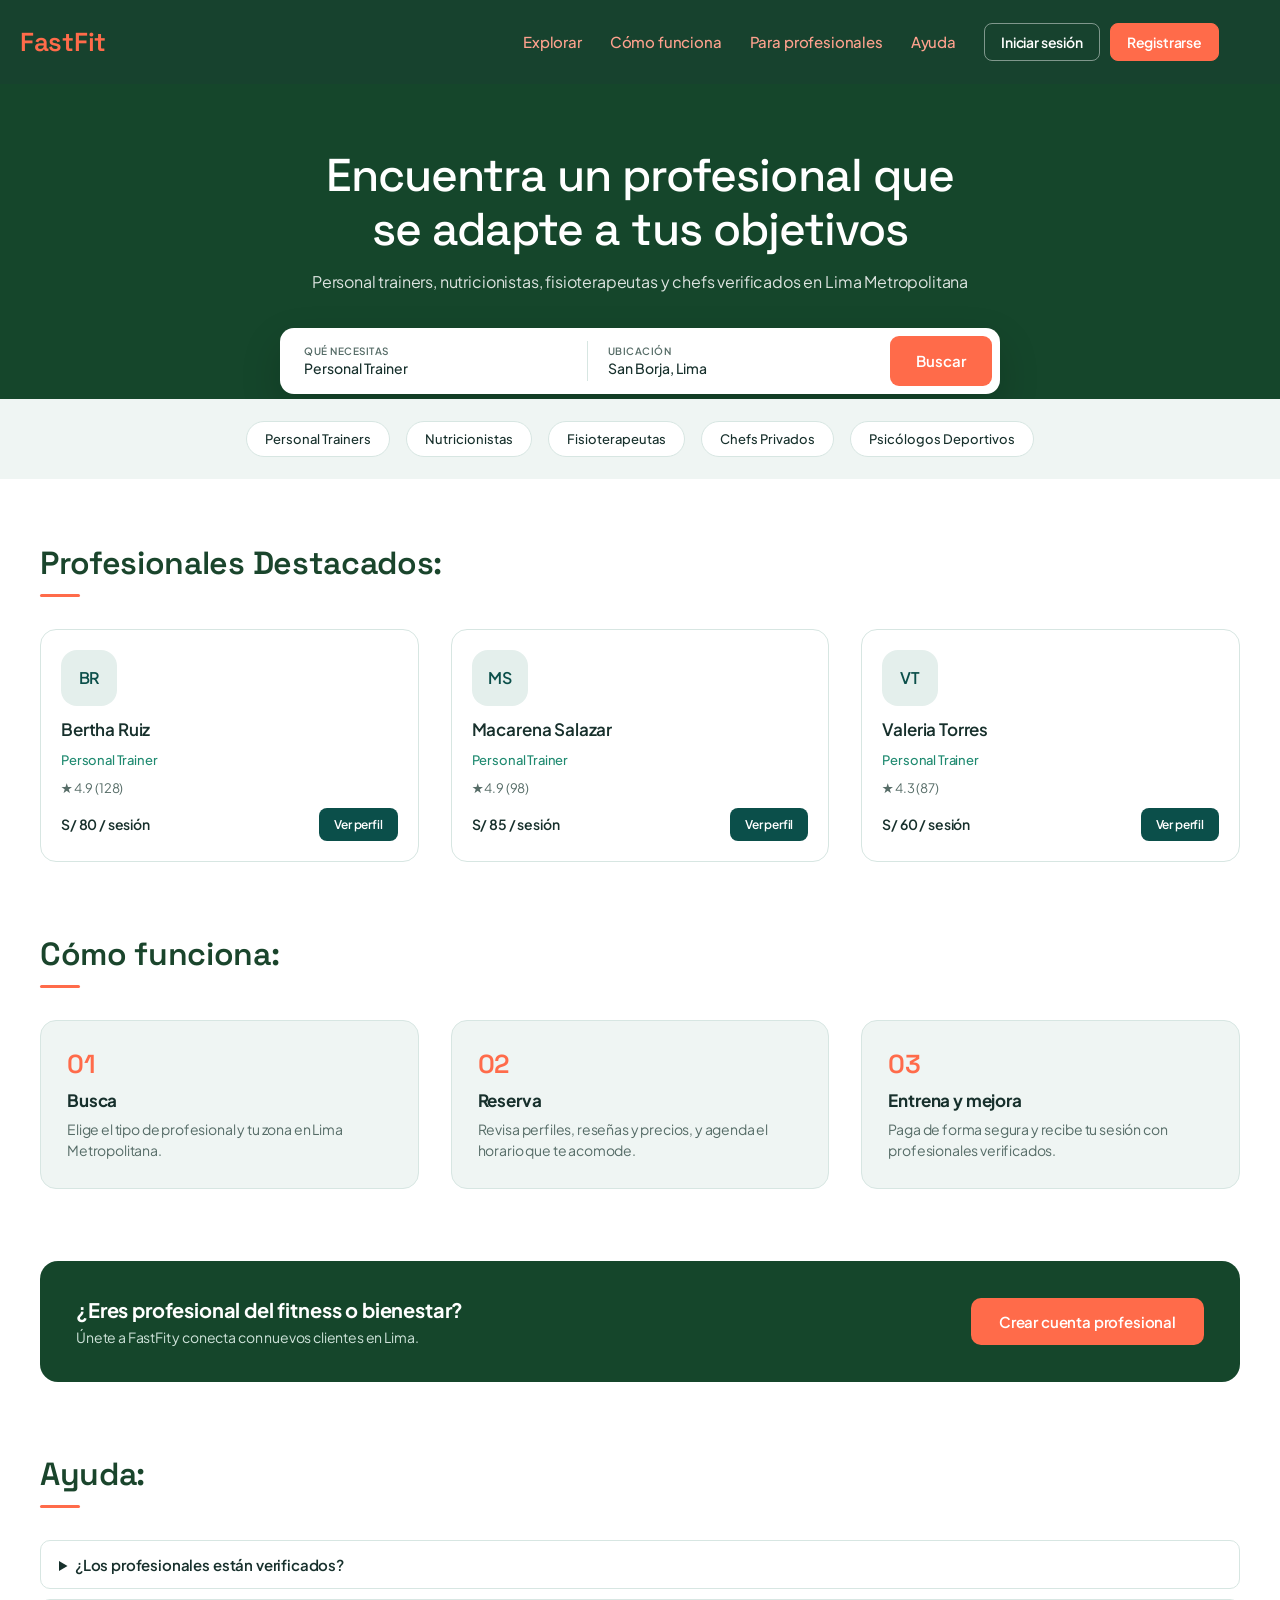
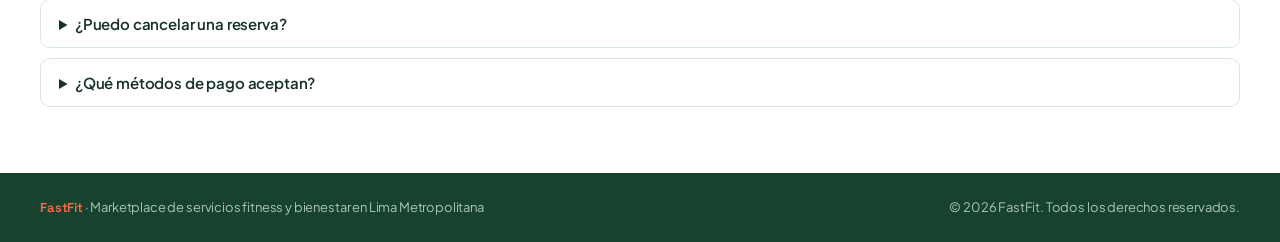
==== commit c3449545: "Add files via upload" ====
--- a/index.html
+++ b/index.html
@@ -8,7 +8,7 @@
 <link rel="icon" href="images/logo.png">
 <link rel="preconnect" href="https://fonts.googleapis.com">
 <link rel="preconnect" href="https://fonts.gstatic.com" crossorigin>
-<link rel="stylesheet" href="https://fonts.googleapis.com/css2?family=Inter:wght@400;500;600&family=JetBrains+Mono:wght@400&family=Jura:wght@400&family=Kumbh+Sans:wght@400&display=swap">
+<link rel="stylesheet" href="https://fonts.googleapis.com/css2?family=Plus+Jakarta+Sans:wght@400;500;600;700&family=Space+Grotesk:wght@500;600;700&family=JetBrains+Mono:wght@400;500&display=swap">
 <style>
 
 :root {
@@ -32,7 +32,7 @@
 html { scroll-behavior: smooth; }
 body {
   margin: 0;
-  font-family: "Inter", system-ui, sans-serif;
+  font-family: "Plus Jakarta Sans", system-ui, sans-serif; letter-spacing: -.01em;
   color: var(--ink);
   background: #fff;
   min-height: 100vh;
@@ -47,75 +47,76 @@
 .sr-only { position: absolute; width: 1px; height: 1px; overflow: hidden; clip: rect(0 0 0 0); white-space: nowrap; }
 
 /* ---------- Header ---------- */
-.site-header { background: var(--green-header); height: 115px; position: relative; z-index: 20; }
+.site-header { background: var(--green-header); height: 84px; position: relative; z-index: 20; }
 .site-header .inner { max-width: 1280px; margin: 0 auto; height: 100%; display: flex; align-items: center; justify-content: space-between; padding-right: 61px; position: relative; }
 .brand { display: flex; align-items: center; height: 100%; }
-.brand .logo { width: 142px; height: 142px; object-fit: cover; margin-top: -9px; align-self: flex-start; }
-.brand .logo-fallback { width: 142px; }
-.brand .name { font-family: "JetBrains Mono", monospace; font-size: 32px; color: var(--coral); margin-left: -17px; }
+.brand .logo { width: 40px; height: 40px; object-fit: cover; border-radius: 10px; }
+.brand .logo-fallback { width: 40px; }
+.brand .name { font-family: "Space Grotesk", sans-serif; font-weight: 600; font-size: 26px; letter-spacing: -.01em; color: var(--coral); margin-left: 10px; }
 .main-nav { display: flex; gap: 28px; font-weight: 500; font-size: 15px; color: var(--peach); }
-.main-nav a { padding: 6px 0; border-bottom: 2px solid transparent; transition: color .2s, border-color .2s; }
+.main-nav a { padding: 6px 0; border-bottom: 2px solid transparent; transition: color .15s, border-color .15s; font-weight: 500; }
 .main-nav a:hover, .main-nav a.active { color: #fff; border-color: var(--coral); }
 .nav-toggle { display: none; background: none; border: 0; color: var(--peach); font-size: 28px; cursor: pointer; }
 
 /* ---------- Hero ---------- */
-.hero { position: relative; background: var(--green-band) center/cover no-repeat; min-height: 283px; padding: 25px 20px 0; text-align: center; overflow: hidden; }
+.hero { position: relative; background: var(--green-band) center/cover no-repeat; min-height: 300px; padding: 64px 20px 0; text-align: center; overflow: hidden; }
 .hero::before { content: ""; position: absolute; inset: 0; background: url("images/hero.jpg") center/cover no-repeat; filter: grayscale(1); opacity: .9; }
 .hero > * { position: relative; }
-.hero h1 { font-family: "Kumbh Sans", sans-serif; font-weight: 400; font-size: 48px; line-height: 1.2; color: var(--green-title); max-width: 691px; margin: 0 auto; }
-.hero p.sub { color: #fff; font-size: 16px; margin: 14px 0 0; }
-.hero-compact { min-height: 0; padding: 32px 20px 36px; }
+.hero h1 { font-family: "Space Grotesk", sans-serif; font-weight: 500; font-size: 46px; line-height: 1.18; letter-spacing: -.02em; color: var(--green-title); max-width: 660px; margin: 0 auto; }
+.hero p.sub { color: rgba(255,255,255,.85); font-size: 16px; font-weight: 400; margin: 14px 0 0; }
+.hero-compact { min-height: 0; padding: 40px 20px 44px; }
 .hero-compact h1 { font-size: 34px; }
 
 /* ---------- Search box ---------- */
-.search-box { background: #fff; border-radius: 12px; width: 720px; max-width: 100%; height: 64px; margin: 34px auto 0; padding: 8px; display: flex; align-items: center; gap: 12px; text-align: left; }
+.search-box { background: #fff; border-radius: 14px; width: 720px; max-width: 100%; height: 66px; margin: 36px auto 0; padding: 8px; display: flex; align-items: center; gap: 12px; text-align: left; box-shadow: 0 16px 40px rgba(0,0,0,.16); }
 .search-field { display: flex; flex-direction: column; justify-content: center; gap: 2px; height: 100%; padding: 8px 16px; flex: 1; min-width: 0; }
 .search-field + .search-divider + .search-field { padding-left: 8px; }
 .search-field label { font-size: 10px; font-weight: 600; letter-spacing: .5px; color: var(--muted); text-transform: uppercase; }
 .search-field select, .search-field input { border: 0; outline: 0; padding: 0; background: transparent; font-size: 14px; font-weight: 500; color: var(--ink); width: 100%; appearance: none; -webkit-appearance: none; cursor: pointer; }
 .search-field input { cursor: text; }
 .search-divider { width: 1px; height: 40px; background: var(--line); flex-shrink: 0; }
-.btn-search { background: var(--coral); color: #fff; border: 0; border-radius: 8px; height: 100%; padding: 0 24px; font-size: 15px; font-weight: 600; cursor: pointer; transition: filter .2s; }
+.btn-search { background: var(--coral); color: #fff; border: 0; border-radius: 9px; height: 100%; padding: 0 26px; font-size: 15px; font-weight: 600; cursor: pointer; transition: background .15s; }
 .btn-search:hover { filter: brightness(.94); }
 
 /* ---------- Chips ---------- */
-.chips-bar { background: var(--mint); padding: 28px 0; }
+.chips-bar { background: var(--mint); padding: 22px 0; }
 .chips { display: flex; flex-wrap: wrap; justify-content: center; gap: 16px; }
-.chip { background: #fff; border: 1px solid var(--line); border-radius: 20px; padding: 10px 18px; font-size: 13px; font-weight: 500; color: var(--ink); cursor: pointer; white-space: nowrap; transition: background .2s, color .2s, border-color .2s; }
+.chip { background: #fff; border: 1px solid var(--line); border-radius: 999px; padding: 9px 18px; font-size: 13px; font-weight: 500; color: var(--ink); cursor: pointer; white-space: nowrap; transition: background .15s, color .15s, border-color .15s; }
 .chip:hover { border-color: var(--accent); }
 .chip.active { background: var(--btn); border-color: var(--btn); color: #fff; }
 
 /* ---------- Sections ---------- */
-.section { padding: 56px 0 24px; }
-.section-title { font-family: "Jura", sans-serif; font-weight: 400; font-size: 40px; color: var(--green-heading); text-decoration: underline; text-underline-position: from-font; margin: 0 0 40px; }
+.section { padding: 64px 0 8px; }
+.section-title { font-family: "Space Grotesk", sans-serif; font-weight: 600; font-size: 32px; letter-spacing: -.01em; color: var(--green-heading); margin: 0 0 32px; position: relative; padding-bottom: 14px; }
+.section-title::after { content: ""; position: absolute; left: 0; bottom: 0; width: 40px; height: 3px; border-radius: 2px; background: var(--coral); }
 .grid-cards { display: grid; grid-template-columns: repeat(3, minmax(0, 1fr)); gap: 32px; }
 
 /* ---------- Card profesional ---------- */
-.card { background: #fff; border: 1px solid var(--line); border-radius: 14px; padding: 16px; display: flex; flex-direction: column; gap: 12px; min-height: 230px; transition: box-shadow .2s, transform .2s; }
-.card:hover { box-shadow: 0 8px 24px rgba(23, 48, 44, .1); transform: translateY(-2px); }
-.avatar { width: 64px; height: 64px; border-radius: 32px; background: var(--avatar-bg); overflow: hidden; display: flex; align-items: center; justify-content: center; font-weight: 600; color: var(--btn); flex-shrink: 0; position: relative; }
+.card { background: #fff; border: 1px solid var(--line); border-radius: 16px; padding: 20px; display: flex; flex-direction: column; gap: 12px; min-height: 230px; transition: box-shadow .2s, transform .2s, border-color .2s; }
+.card:hover { box-shadow: 0 12px 28px rgba(23, 48, 44, .08); transform: translateY(-2px); border-color: transparent; }
+.avatar { width: 56px; height: 56px; border-radius: 16px; background: var(--avatar-bg); overflow: hidden; display: flex; align-items: center; justify-content: center; font-weight: 600; color: var(--btn); flex-shrink: 0; position: relative; }
 .avatar img { width: 100%; height: 100%; object-fit: cover; position: absolute; inset: 0; }
-.avatar.lg { width: 112px; height: 112px; border-radius: 56px; font-size: 32px; }
+.avatar.lg { width: 104px; height: 104px; border-radius: 26px; font-size: 30px; }
 .card .name { font-weight: 600; font-size: 17px; margin: 0; }
 .card .role { font-weight: 500; font-size: 13px; color: var(--accent); margin: 0; }
 .card .rating { font-size: 13px; color: var(--muted); margin: 0; }
 .card .zone-tag { font-size: 11px; font-weight: 600; color: var(--btn); background: var(--avatar-bg); padding: 3px 8px; border-radius: 10px; align-self: flex-start; }
 .card .foot { display: flex; align-items: center; justify-content: space-between; margin-top: auto; }
 .card .price { font-weight: 600; font-size: 14px; }
-.btn-primary { background: var(--btn); color: #fff; border: 0; border-radius: 6px; padding: 8px 14px; font-size: 12px; font-weight: 600; cursor: pointer; display: inline-block; transition: filter .2s; }
+.btn-primary { background: var(--btn); color: #fff; border: 0; border-radius: 8px; padding: 9px 15px; font-size: 12px; font-weight: 600; cursor: pointer; display: inline-block; transition: filter .15s, background .15s; }
 .btn-primary:hover { filter: brightness(1.15); }
-.btn-lg { padding: 14px 28px; font-size: 15px; border-radius: 8px; }
+.btn-lg { padding: 14px 28px; font-size: 15px; border-radius: 10px; }
 .btn-coral { background: var(--coral); }
 .btn-outline { background: #fff; color: var(--btn); border: 1px solid var(--btn); }
 .btn-primary[disabled] { opacity: .4; cursor: not-allowed; }
 
 /* ---------- Info sections (home) ---------- */
 .steps { display: grid; grid-template-columns: repeat(3, 1fr); gap: 32px; }
-.step { background: var(--mint); border: 1px solid var(--line); border-radius: 14px; padding: 24px; }
-.step .num { font-family: "JetBrains Mono", monospace; color: var(--coral); font-size: 28px; }
+.step { background: var(--mint); border: 1px solid var(--line); border-radius: 16px; padding: 26px; }
+.step .num { font-family: "Space Grotesk", sans-serif; font-weight: 600; color: var(--coral); font-size: 26px; }
 .step h3 { margin: 8px 0; font-size: 17px; }
 .step p { margin: 0; color: var(--muted); font-size: 14px; line-height: 1.55; }
-.cta-band { background: var(--green-band); color: #fff; border-radius: 14px; padding: 32px; display: flex; align-items: center; justify-content: space-between; gap: 24px; flex-wrap: wrap; }
+.cta-band { background: var(--green-band); color: #fff; border-radius: 18px; padding: 36px; display: flex; align-items: center; justify-content: space-between; gap: 24px; flex-wrap: wrap; }
 .cta-band h3 { margin: 0 0 6px; font-size: 20px; }
 .cta-band p { margin: 0; color: #cfe3da; font-size: 14px; }
 .faq details { border: 1px solid var(--line); border-radius: 10px; padding: 14px 18px; margin-bottom: 10px; }
@@ -124,7 +125,7 @@
 
 /* ---------- Resultados ---------- */
 .results-layout { display: grid; grid-template-columns: 260px 1fr; gap: 32px; padding: 40px 0 64px; align-items: start; }
-.filters { border: 1px solid var(--line); border-radius: 14px; padding: 20px; position: sticky; top: 16px; }
+.filters { border: 1px solid var(--line); border-radius: 16px; padding: 22px; position: sticky; top: 16px; }
 .filters h3 { margin: 0 0 16px; font-size: 15px; }
 .filter-group { margin-bottom: 20px; }
 .filter-group label { display: block; font-size: 11px; font-weight: 600; letter-spacing: .5px; color: var(--muted); text-transform: uppercase; margin-bottom: 8px; }
@@ -132,7 +133,7 @@
 .filter-group input[type=range] { width: 100%; accent-color: var(--btn); }
 .range-val { font-size: 13px; font-weight: 600; margin-top: 4px; }
 .results-head { display: flex; justify-content: space-between; align-items: center; margin-bottom: 20px; flex-wrap: wrap; gap: 12px; }
-.results-head h2 { margin: 0; font-family: "Jura", sans-serif; font-weight: 400; font-size: 30px; color: var(--green-heading); }
+.results-head h2 { margin: 0; font-family: "Space Grotesk", sans-serif; font-weight: 600; font-size: 26px; letter-spacing: -.01em; color: var(--green-heading); }
 .results-head .count { color: var(--muted); font-size: 14px; }
 .grid-results { display: grid; grid-template-columns: repeat(2, minmax(0, 1fr)); gap: 24px; }
 .empty { border: 1px dashed var(--line); border-radius: 14px; padding: 48px 24px; text-align: center; color: var(--muted); grid-column: 1 / -1; }
@@ -142,7 +143,7 @@
 .breadcrumb { font-size: 13px; color: var(--muted); margin-bottom: 24px; }
 .breadcrumb a { color: var(--accent); }
 .two-col { display: grid; grid-template-columns: 1fr 360px; gap: 32px; align-items: start; }
-.panel { border: 1px solid var(--line); border-radius: 14px; padding: 24px; background: #fff; }
+.panel { border: 1px solid var(--line); border-radius: 16px; padding: 26px; background: #fff; }
 .panel + .panel { margin-top: 20px; }
 .panel h2 { margin: 0 0 14px; font-size: 18px; }
 .panel h3 { margin: 0 0 10px; font-size: 15px; }
@@ -184,15 +185,15 @@
 .pay-method.active { border-color: var(--btn); background: var(--mint); box-shadow: inset 0 0 0 1px var(--btn); }
 .confirm-box { max-width: 640px; margin: 0 auto; text-align: center; }
 .check { width: 72px; height: 72px; border-radius: 36px; background: var(--accent); color: #fff; font-size: 36px; display: flex; align-items: center; justify-content: center; margin: 0 auto 20px; }
-.confirm-box h1 { font-family: "Jura", sans-serif; font-weight: 400; font-size: 36px; color: var(--green-heading); margin: 0 0 8px; }
-.code { font-family: "JetBrains Mono", monospace; background: var(--mint); border: 1px dashed var(--accent); display: inline-block; padding: 8px 16px; border-radius: 8px; margin: 12px 0 24px; font-size: 18px; }
+.confirm-box h1 { font-family: "Space Grotesk", sans-serif; font-weight: 600; font-size: 32px; letter-spacing: -.01em; color: var(--green-heading); margin: 0 0 8px; }
+.code { font-family: "JetBrains Mono", monospace; font-weight: 500; background: var(--mint); border: 1px dashed var(--accent); display: inline-block; padding: 8px 16px; border-radius: 8px; margin: 12px 0 24px; font-size: 17px; letter-spacing: .02em; }
 .confirm-box .panel { text-align: left; margin-bottom: 24px; }
 .actions { display: flex; gap: 12px; justify-content: center; flex-wrap: wrap; }
 
 /* ---------- Footer ---------- */
-.site-footer { background: var(--green-header); color: #cfe3da; padding: 28px 0; font-size: 13px; margin-top: 40px; }
+.site-footer { background: var(--green-header); color: #a9c4bb; padding: 26px 0; font-size: 13px; margin-top: 48px; }
 .site-footer .container { display: flex; justify-content: space-between; flex-wrap: wrap; gap: 12px; }
-.site-footer b { font-family: "JetBrains Mono", monospace; color: var(--coral); font-weight: 400; }
+.site-footer b { font-family: "Space Grotesk", sans-serif; color: var(--coral); font-weight: 600; }
 
 /* ---------- Toast ---------- */
 .toast { position: fixed; bottom: 24px; left: 50%; transform: translateX(-50%); background: var(--ink); color: #fff; padding: 12px 20px; border-radius: 8px; font-size: 14px; z-index: 100; }
@@ -245,14 +246,14 @@
 .btn-auth.solid:hover { filter: brightness(.94); }
 .user-menu { position: relative; }
 .user-btn { display: flex; align-items: center; gap: 8px; background: rgba(255,255,255,.08); border: 1px solid rgba(255,255,255,.25); color: #fff; border-radius: 24px; padding: 5px 12px 5px 5px; cursor: pointer; font-size: 14px; font-weight: 500; }
-.avatar-sm { width: 30px; height: 30px; border-radius: 15px; background: var(--coral); color: #fff; display: flex; align-items: center; justify-content: center; font-size: 12px; font-weight: 600; }
+.avatar-sm { width: 30px; height: 30px; border-radius: 10px; background: var(--coral); color: #fff; display: flex; align-items: center; justify-content: center; font-size: 12px; font-weight: 600; }
 .user-dd { display: none; position: absolute; right: 0; top: calc(100% + 8px); background: #fff; border: 1px solid var(--line); border-radius: 10px; min-width: 210px; box-shadow: 0 10px 30px rgba(0,0,0,.18); overflow: hidden; z-index: 50; }
 .user-dd.open { display: block; }
 .user-dd a, .user-dd button { display: block; width: 100%; text-align: left; padding: 12px 16px; font-size: 14px; color: var(--ink); background: #fff; border: 0; cursor: pointer; }
 .user-dd a:hover, .user-dd button:hover { background: var(--mint); }
-.auth-card { max-width: 440px; margin: 0 auto; border: 1px solid var(--line); border-radius: 14px; padding: 32px; background: #fff; }
+.auth-card { max-width: 440px; margin: 0 auto; border: 1px solid var(--line); border-radius: 18px; padding: 34px; background: #fff; }
 .auth-card.wide { max-width: 700px; }
-.auth-card h1 { font-family: "Jura", sans-serif; font-weight: 400; font-size: 34px; color: var(--green-heading); margin: 0 0 6px; }
+.auth-card h1 { font-family: "Space Grotesk", sans-serif; font-weight: 600; font-size: 28px; letter-spacing: -.01em; color: var(--green-heading); margin: 0 0 6px; }
 .auth-card .field { margin-bottom: 14px; }
 .auth-card .form-grid .field { margin-bottom: 0; }
 .auth-alt { text-align: center; font-size: 14px; color: var(--muted); margin: 20px 0 0; }
@@ -275,7 +276,7 @@
 .account-grid { display: grid; grid-template-columns: 360px 1fr; gap: 32px; align-items: start; }
 .photo-row { display: flex; gap: 16px; align-items: center; margin-bottom: 16px; }
 .notice { background: var(--mint); border: 1px solid var(--line); border-radius: 10px; padding: 12px 14px; font-size: 13px; color: var(--muted); line-height: 1.5; }
-.page-title { font-family: "Jura", sans-serif; font-weight: 400; font-size: 34px; color: var(--green-heading); margin: 0 0 24px; }
+.page-title { font-family: "Space Grotesk", sans-serif; font-weight: 600; font-size: 28px; letter-spacing: -.01em; color: var(--green-heading); margin: 0 0 24px; }
 @media (max-width: 1180px) { .main-nav { gap: 18px; font-size: 14px; } .btn-auth { padding: 8px 12px; } .user-name { display: none; } .header-right { gap: 16px; } }
 @media (max-width: 1000px) { .account-grid { grid-template-columns: 1fr; } }
 @media (max-width: 820px) { .nav-toggle { margin-left: auto; } .header-right { gap: 0; } .auth-area { display: none; } .mobile-only { display: block; } .auth-card { padding: 22px; } }
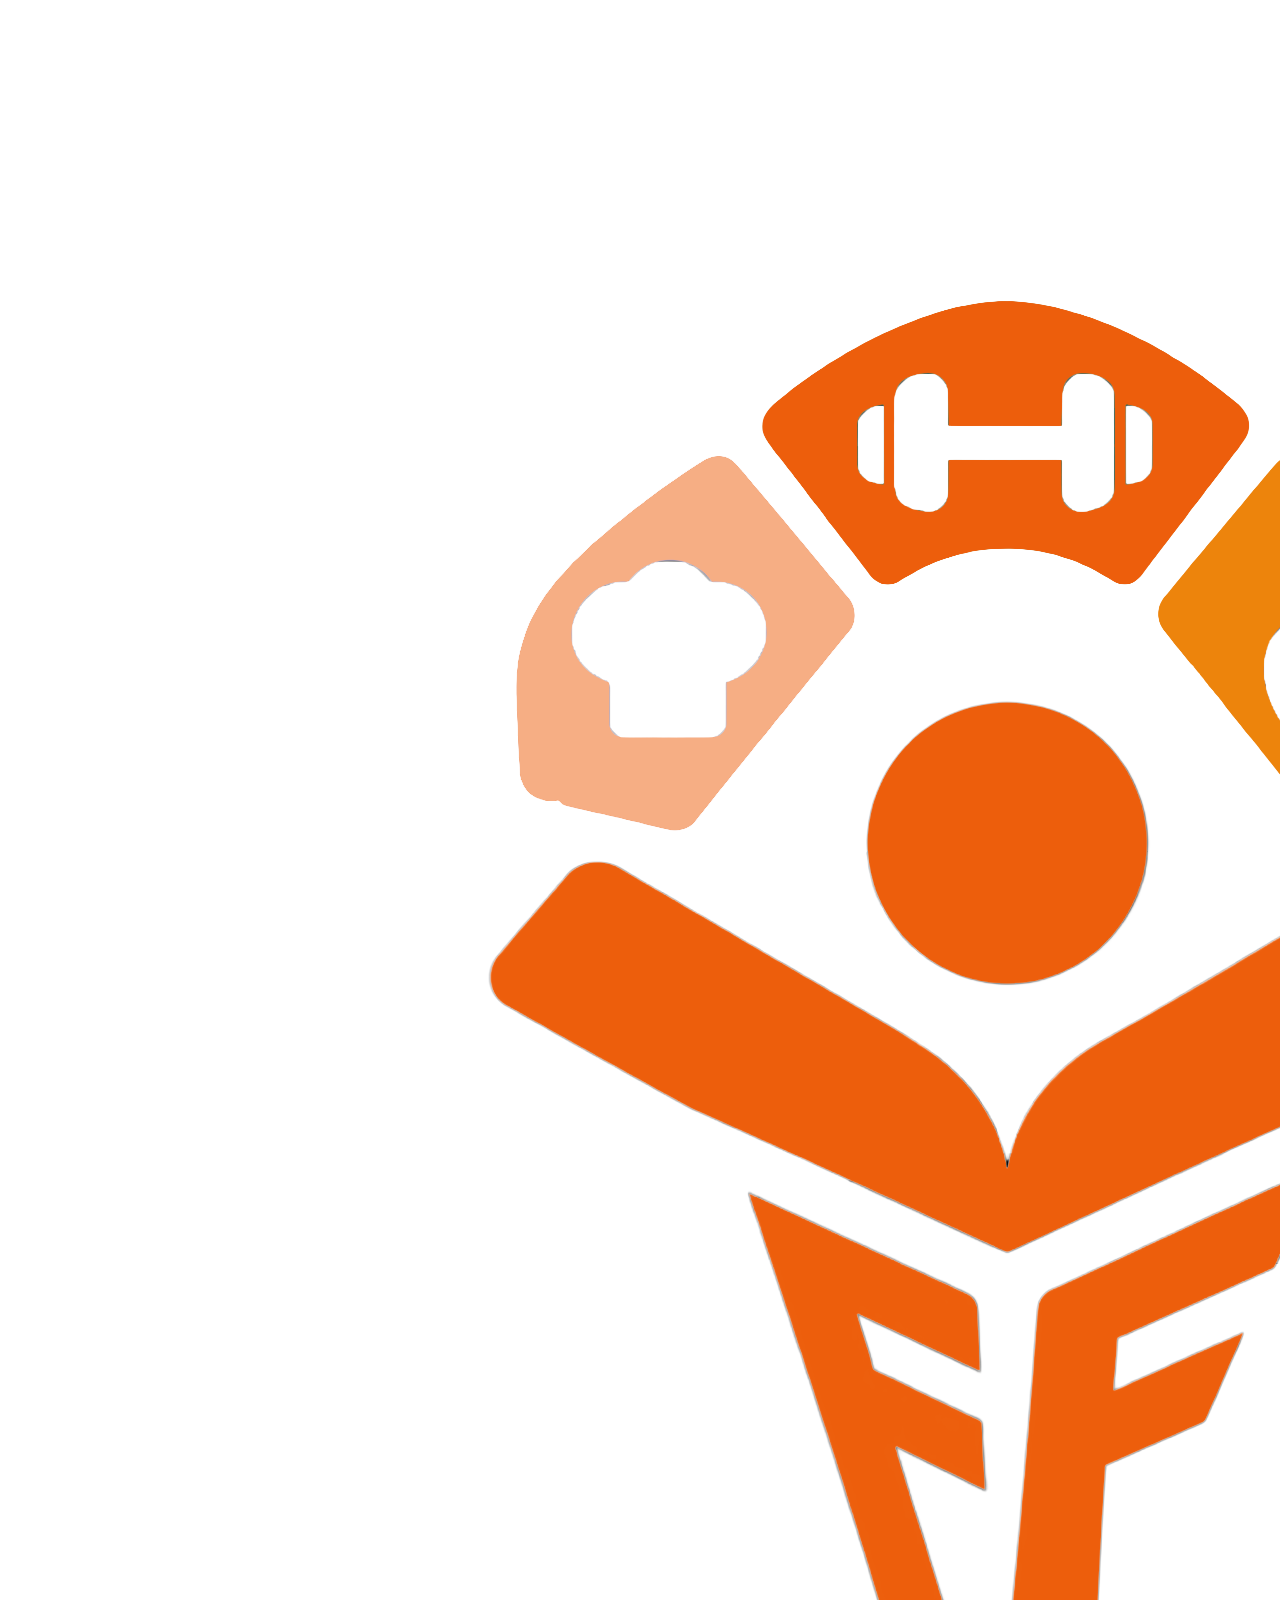
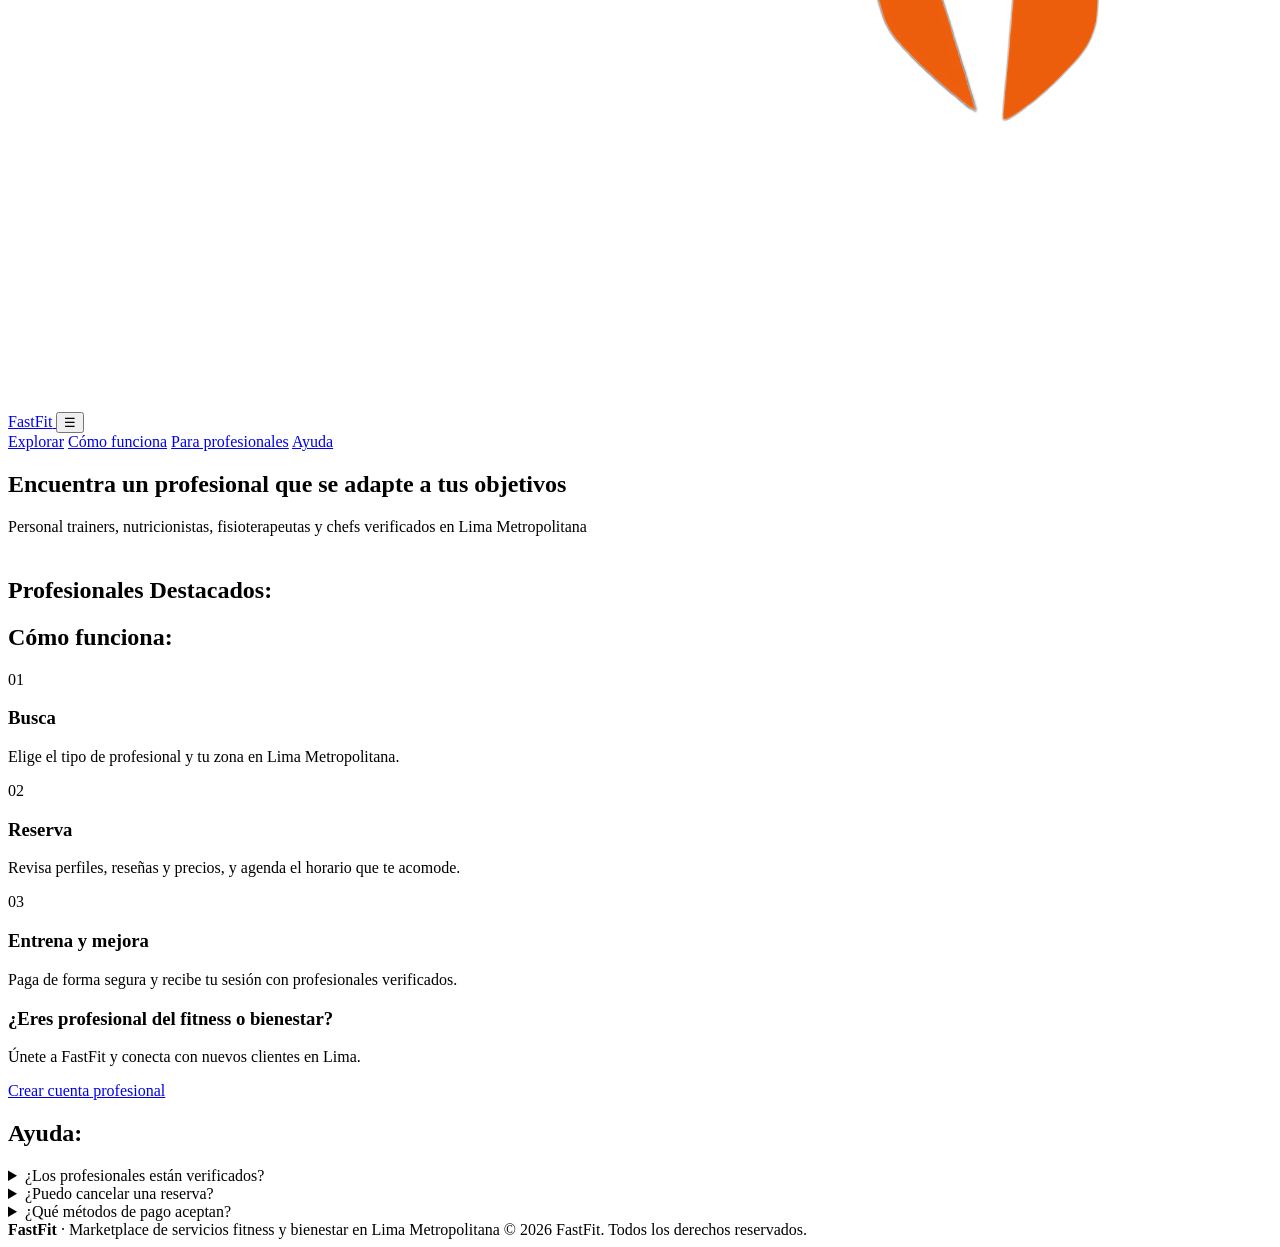
==== commit b00ee578: "Add files via upload" ====
--- a/index.html
+++ b/index.html
@@ -1,351 +1,38 @@
 <!DOCTYPE html>
 <html lang="es">
 <head>
-<meta charset="UTF-8">
-<meta name="viewport" content="width=device-width, initial-scale=1">
-<title>FastFit · Encuentra un profesional que se adapte a tus objetivos</title>
-<meta name="description" content="Personal trainers, nutricionistas, fisioterapeutas y chefs verificados en Lima Metropolitana.">
-<link rel="icon" href="images/logo.png">
-<link rel="preconnect" href="https://fonts.googleapis.com">
-<link rel="preconnect" href="https://fonts.gstatic.com" crossorigin>
-<link rel="stylesheet" href="https://fonts.googleapis.com/css2?family=Plus+Jakarta+Sans:wght@400;500;600;700&family=Space+Grotesk:wght@500;600;700&family=JetBrains+Mono:wght@400;500&display=swap">
-<style>
+  <meta charset="UTF-8">
+  <meta name="viewport" content="width=device-width, initial-scale=1">
+  <title>FastFit · Encuentra un profesional que se adapte a tus objetivos</title>
+  <meta name="description" content="Personal trainers, nutricionistas, fisioterapeutas y chefs verificados en Lima Metropolitana.">
+  <link rel="icon" href="images/logo.png">
+  <link rel="stylesheet" href="css/styles.css">
+</head>
+<body data-page="home">
 
-:root {
-  --green-header: #17422e;
-  --green-band: #15462b;
-  --green-title: #255c3a;
-  --green-heading: #1a452c;
-  --mint: #eff5f3;
-  --line: #d7e6e2;
-  --ink: #17302c;
-  --muted: #566c67;
-  --accent: #1f8a70;
-  --btn: #0b4f4a;
-  --coral: #ff6b4a;
-  --peach: #ffa28e;
-  --avatar-bg: #e4efec;
-  --container: 1240px;
-}
+  <header class="site-header">
+    <div class="inner">
+      <a class="brand" href="index.html" aria-label="FastFit inicio">
+        <img class="logo" src="images/logo.png" alt="" onerror="this.style.display='none';this.parentNode.classList.add('no-logo')">
+        <span class="name">FastFit</span>
+      </a>
+      <button class="nav-toggle" type="button" aria-label="Abrir menú">☰</button>
+      <div class="header-right">
+        <nav class="main-nav" aria-label="Principal">
+          <a href="buscar.html" data-nav="buscar">Explorar</a>
+          <a href="index.html#como-funciona">Cómo funciona</a>
+          <a href="index.html#para-profesionales">Para profesionales</a>
+          <a href="index.html#ayuda">Ayuda</a>
+          <span id="mobile-auth"></span>
+        </nav>
+        <div class="auth-area" id="auth-area"></div>
+      </div>
+    </div>
+  </header>
 
-*, *::before, *::after { box-sizing: border-box; }
-html { scroll-behavior: smooth; }
-body {
-  margin: 0;
-  font-family: "Plus Jakarta Sans", system-ui, sans-serif; letter-spacing: -.01em;
-  color: var(--ink);
-  background: #fff;
-  min-height: 100vh;
-  display: flex;
-  flex-direction: column;
-}
-main { flex: 1; }
-a { color: inherit; text-decoration: none; }
-button, input, select { font-family: inherit; }
-img { max-width: 100%; }
-.container { width: 100%; max-width: var(--container); margin: 0 auto; padding: 0 20px; }
-.sr-only { position: absolute; width: 1px; height: 1px; overflow: hidden; clip: rect(0 0 0 0); white-space: nowrap; }
-
-/* ---------- Header ---------- */
-.site-header { background: var(--green-header); height: 84px; position: relative; z-index: 20; }
-.site-header .inner { max-width: 1280px; margin: 0 auto; height: 100%; display: flex; align-items: center; justify-content: space-between; padding-right: 61px; position: relative; }
-.brand { display: flex; align-items: center; height: 100%; }
-.brand .logo { width: 40px; height: 40px; object-fit: cover; border-radius: 10px; }
-.brand .logo-fallback { width: 40px; }
-.brand .name { font-family: "Space Grotesk", sans-serif; font-weight: 600; font-size: 26px; letter-spacing: -.01em; color: var(--coral); margin-left: 10px; }
-.main-nav { display: flex; gap: 28px; font-weight: 500; font-size: 15px; color: var(--peach); }
-.main-nav a { padding: 6px 0; border-bottom: 2px solid transparent; transition: color .15s, border-color .15s; font-weight: 500; }
-.main-nav a:hover, .main-nav a.active { color: #fff; border-color: var(--coral); }
-.nav-toggle { display: none; background: none; border: 0; color: var(--peach); font-size: 28px; cursor: pointer; }
-
-/* ---------- Hero ---------- */
-.hero { position: relative; background: var(--green-band) center/cover no-repeat; min-height: 300px; padding: 64px 20px 0; text-align: center; overflow: hidden; }
-.hero::before { content: ""; position: absolute; inset: 0; background: url("images/hero.jpg") center/cover no-repeat; filter: grayscale(1); opacity: .9; }
-.hero > * { position: relative; }
-.hero h1 { font-family: "Space Grotesk", sans-serif; font-weight: 500; font-size: 46px; line-height: 1.18; letter-spacing: -.02em; color: var(--green-title); max-width: 660px; margin: 0 auto; }
-.hero p.sub { color: rgba(255,255,255,.85); font-size: 16px; font-weight: 400; margin: 14px 0 0; }
-.hero-compact { min-height: 0; padding: 40px 20px 44px; }
-.hero-compact h1 { font-size: 34px; }
-
-/* ---------- Search box ---------- */
-.search-box { background: #fff; border-radius: 14px; width: 720px; max-width: 100%; height: 66px; margin: 36px auto 0; padding: 8px; display: flex; align-items: center; gap: 12px; text-align: left; box-shadow: 0 16px 40px rgba(0,0,0,.16); }
-.search-field { display: flex; flex-direction: column; justify-content: center; gap: 2px; height: 100%; padding: 8px 16px; flex: 1; min-width: 0; }
-.search-field + .search-divider + .search-field { padding-left: 8px; }
-.search-field label { font-size: 10px; font-weight: 600; letter-spacing: .5px; color: var(--muted); text-transform: uppercase; }
-.search-field select, .search-field input { border: 0; outline: 0; padding: 0; background: transparent; font-size: 14px; font-weight: 500; color: var(--ink); width: 100%; appearance: none; -webkit-appearance: none; cursor: pointer; }
-.search-field input { cursor: text; }
-.search-divider { width: 1px; height: 40px; background: var(--line); flex-shrink: 0; }
-.btn-search { background: var(--coral); color: #fff; border: 0; border-radius: 9px; height: 100%; padding: 0 26px; font-size: 15px; font-weight: 600; cursor: pointer; transition: background .15s; }
-.btn-search:hover { filter: brightness(.94); }
-
-/* ---------- Chips ---------- */
-.chips-bar { background: var(--mint); padding: 22px 0; }
-.chips { display: flex; flex-wrap: wrap; justify-content: center; gap: 16px; }
-.chip { background: #fff; border: 1px solid var(--line); border-radius: 999px; padding: 9px 18px; font-size: 13px; font-weight: 500; color: var(--ink); cursor: pointer; white-space: nowrap; transition: background .15s, color .15s, border-color .15s; }
-.chip:hover { border-color: var(--accent); }
-.chip.active { background: var(--btn); border-color: var(--btn); color: #fff; }
-
-/* ---------- Sections ---------- */
-.section { padding: 64px 0 8px; }
-.section-title { font-family: "Space Grotesk", sans-serif; font-weight: 600; font-size: 32px; letter-spacing: -.01em; color: var(--green-heading); margin: 0 0 32px; position: relative; padding-bottom: 14px; }
-.section-title::after { content: ""; position: absolute; left: 0; bottom: 0; width: 40px; height: 3px; border-radius: 2px; background: var(--coral); }
-.grid-cards { display: grid; grid-template-columns: repeat(3, minmax(0, 1fr)); gap: 32px; }
-
-/* ---------- Card profesional ---------- */
-.card { background: #fff; border: 1px solid var(--line); border-radius: 16px; padding: 20px; display: flex; flex-direction: column; gap: 12px; min-height: 230px; transition: box-shadow .2s, transform .2s, border-color .2s; }
-.card:hover { box-shadow: 0 12px 28px rgba(23, 48, 44, .08); transform: translateY(-2px); border-color: transparent; }
-.avatar { width: 56px; height: 56px; border-radius: 16px; background: var(--avatar-bg); overflow: hidden; display: flex; align-items: center; justify-content: center; font-weight: 600; color: var(--btn); flex-shrink: 0; position: relative; }
-.avatar img { width: 100%; height: 100%; object-fit: cover; position: absolute; inset: 0; }
-.avatar.lg { width: 104px; height: 104px; border-radius: 26px; font-size: 30px; }
-.card .name { font-weight: 600; font-size: 17px; margin: 0; }
-.card .role { font-weight: 500; font-size: 13px; color: var(--accent); margin: 0; }
-.card .rating { font-size: 13px; color: var(--muted); margin: 0; }
-.card .zone-tag { font-size: 11px; font-weight: 600; color: var(--btn); background: var(--avatar-bg); padding: 3px 8px; border-radius: 10px; align-self: flex-start; }
-.card .foot { display: flex; align-items: center; justify-content: space-between; margin-top: auto; }
-.card .price { font-weight: 600; font-size: 14px; }
-.btn-primary { background: var(--btn); color: #fff; border: 0; border-radius: 8px; padding: 9px 15px; font-size: 12px; font-weight: 600; cursor: pointer; display: inline-block; transition: filter .15s, background .15s; }
-.btn-primary:hover { filter: brightness(1.15); }
-.btn-lg { padding: 14px 28px; font-size: 15px; border-radius: 10px; }
-.btn-coral { background: var(--coral); }
-.btn-outline { background: #fff; color: var(--btn); border: 1px solid var(--btn); }
-.btn-primary[disabled] { opacity: .4; cursor: not-allowed; }
-
-/* ---------- Info sections (home) ---------- */
-.steps { display: grid; grid-template-columns: repeat(3, 1fr); gap: 32px; }
-.step { background: var(--mint); border: 1px solid var(--line); border-radius: 16px; padding: 26px; }
-.step .num { font-family: "Space Grotesk", sans-serif; font-weight: 600; color: var(--coral); font-size: 26px; }
-.step h3 { margin: 8px 0; font-size: 17px; }
-.step p { margin: 0; color: var(--muted); font-size: 14px; line-height: 1.55; }
-.cta-band { background: var(--green-band); color: #fff; border-radius: 18px; padding: 36px; display: flex; align-items: center; justify-content: space-between; gap: 24px; flex-wrap: wrap; }
-.cta-band h3 { margin: 0 0 6px; font-size: 20px; }
-.cta-band p { margin: 0; color: #cfe3da; font-size: 14px; }
-.faq details { border: 1px solid var(--line); border-radius: 10px; padding: 14px 18px; margin-bottom: 10px; }
-.faq summary { font-weight: 600; cursor: pointer; font-size: 15px; }
-.faq p { color: var(--muted); font-size: 14px; line-height: 1.55; margin: 10px 0 0; }
-
-/* ---------- Resultados ---------- */
-.results-layout { display: grid; grid-template-columns: 260px 1fr; gap: 32px; padding: 40px 0 64px; align-items: start; }
-.filters { border: 1px solid var(--line); border-radius: 16px; padding: 22px; position: sticky; top: 16px; }
-.filters h3 { margin: 0 0 16px; font-size: 15px; }
-.filter-group { margin-bottom: 20px; }
-.filter-group label { display: block; font-size: 11px; font-weight: 600; letter-spacing: .5px; color: var(--muted); text-transform: uppercase; margin-bottom: 8px; }
-.filter-group select { width: 100%; padding: 10px; border: 1px solid var(--line); border-radius: 8px; font-size: 14px; background: #fff; }
-.filter-group input[type=range] { width: 100%; accent-color: var(--btn); }
-.range-val { font-size: 13px; font-weight: 600; margin-top: 4px; }
-.results-head { display: flex; justify-content: space-between; align-items: center; margin-bottom: 20px; flex-wrap: wrap; gap: 12px; }
-.results-head h2 { margin: 0; font-family: "Space Grotesk", sans-serif; font-weight: 600; font-size: 26px; letter-spacing: -.01em; color: var(--green-heading); }
-.results-head .count { color: var(--muted); font-size: 14px; }
-.grid-results { display: grid; grid-template-columns: repeat(2, minmax(0, 1fr)); gap: 24px; }
-.empty { border: 1px dashed var(--line); border-radius: 14px; padding: 48px 24px; text-align: center; color: var(--muted); grid-column: 1 / -1; }
-
-/* ---------- Perfil / reserva / checkout ---------- */
-.page-pad { padding: 40px 0 72px; }
-.breadcrumb { font-size: 13px; color: var(--muted); margin-bottom: 24px; }
-.breadcrumb a { color: var(--accent); }
-.two-col { display: grid; grid-template-columns: 1fr 360px; gap: 32px; align-items: start; }
-.panel { border: 1px solid var(--line); border-radius: 16px; padding: 26px; background: #fff; }
-.panel + .panel { margin-top: 20px; }
-.panel h2 { margin: 0 0 14px; font-size: 18px; }
-.panel h3 { margin: 0 0 10px; font-size: 15px; }
-.profile-head { display: flex; gap: 24px; align-items: center; }
-.profile-head h1 { margin: 0 0 4px; font-size: 28px; }
-.profile-head .role { color: var(--accent); font-weight: 500; }
-.profile-head .rating { color: var(--muted); font-size: 14px; margin-top: 6px; }
-.tags { display: flex; flex-wrap: wrap; gap: 8px; }
-.tag { background: var(--mint); border: 1px solid var(--line); border-radius: 16px; padding: 6px 12px; font-size: 13px; }
-.review { border-top: 1px solid var(--line); padding: 14px 0; font-size: 14px; }
-.review:first-of-type { border-top: 0; }
-.review b { display: block; margin-bottom: 4px; }
-.review span { color: var(--muted); }
-.sticky-box { position: sticky; top: 16px; }
-.price-big { font-size: 26px; font-weight: 600; margin: 0 0 4px; }
-.muted { color: var(--muted); font-size: 13px; }
-.summary-row { display: flex; justify-content: space-between; font-size: 14px; padding: 8px 0; }
-.summary-row.total { border-top: 1px solid var(--line); margin-top: 8px; padding-top: 14px; font-weight: 600; font-size: 16px; }
-.days { display: grid; grid-template-columns: repeat(7, 1fr); gap: 8px; margin-bottom: 24px; }
-.day { border: 1px solid var(--line); background: #fff; border-radius: 10px; padding: 10px 4px; text-align: center; cursor: pointer; transition: all .2s; }
-.day small { display: block; font-size: 11px; color: var(--muted); text-transform: uppercase; }
-.day strong { font-size: 18px; }
-.day.active { background: var(--btn); border-color: var(--btn); color: #fff; }
-.day.active small { color: #cfe3da; }
-.slots { display: grid; grid-template-columns: repeat(4, 1fr); gap: 10px; }
-.slot { border: 1px solid var(--line); background: #fff; border-radius: 8px; padding: 10px; font-size: 14px; font-weight: 500; cursor: pointer; transition: all .2s; }
-.slot:hover:not([disabled]) { border-color: var(--accent); }
-.slot.active { background: var(--coral); border-color: var(--coral); color: #fff; }
-.slot[disabled] { background: var(--mint); color: #a6b8b3; cursor: not-allowed; text-decoration: line-through; }
-.form-grid { display: grid; grid-template-columns: 1fr 1fr; gap: 16px; }
-.form-grid .full { grid-column: 1 / -1; }
-.field label { display: block; font-size: 11px; font-weight: 600; letter-spacing: .5px; text-transform: uppercase; color: var(--muted); margin-bottom: 6px; }
-.field input { width: 100%; padding: 12px; border: 1px solid var(--line); border-radius: 8px; font-size: 14px; outline: 0; }
-.field input:focus { border-color: var(--accent); box-shadow: 0 0 0 3px rgba(31, 138, 112, .15); }
-.field .err { color: #c0392b; font-size: 12px; margin-top: 4px; min-height: 14px; }
-.field.invalid input { border-color: #c0392b; }
-.pay-methods { display: grid; grid-template-columns: repeat(3, 1fr); gap: 10px; margin-bottom: 16px; }
-.pay-method { border: 1px solid var(--line); border-radius: 10px; padding: 14px 8px; text-align: center; font-size: 14px; font-weight: 500; cursor: pointer; background: #fff; transition: all .2s; }
-.pay-method.active { border-color: var(--btn); background: var(--mint); box-shadow: inset 0 0 0 1px var(--btn); }
-.confirm-box { max-width: 640px; margin: 0 auto; text-align: center; }
-.check { width: 72px; height: 72px; border-radius: 36px; background: var(--accent); color: #fff; font-size: 36px; display: flex; align-items: center; justify-content: center; margin: 0 auto 20px; }
-.confirm-box h1 { font-family: "Space Grotesk", sans-serif; font-weight: 600; font-size: 32px; letter-spacing: -.01em; color: var(--green-heading); margin: 0 0 8px; }
-.code { font-family: "JetBrains Mono", monospace; font-weight: 500; background: var(--mint); border: 1px dashed var(--accent); display: inline-block; padding: 8px 16px; border-radius: 8px; margin: 12px 0 24px; font-size: 17px; letter-spacing: .02em; }
-.confirm-box .panel { text-align: left; margin-bottom: 24px; }
-.actions { display: flex; gap: 12px; justify-content: center; flex-wrap: wrap; }
-
-/* ---------- Footer ---------- */
-.site-footer { background: var(--green-header); color: #a9c4bb; padding: 26px 0; font-size: 13px; margin-top: 48px; }
-.site-footer .container { display: flex; justify-content: space-between; flex-wrap: wrap; gap: 12px; }
-.site-footer b { font-family: "Space Grotesk", sans-serif; color: var(--coral); font-weight: 600; }
-
-/* ---------- Toast ---------- */
-.toast { position: fixed; bottom: 24px; left: 50%; transform: translateX(-50%); background: var(--ink); color: #fff; padding: 12px 20px; border-radius: 8px; font-size: 14px; z-index: 100; }
-
-/* ---------- Responsive ---------- */
-@media (max-width: 1000px) {
-  .grid-cards { grid-template-columns: repeat(2, 1fr); }
-  .results-layout, .two-col { grid-template-columns: 1fr; }
-  .filters, .sticky-box { position: static; }
-  .steps { grid-template-columns: 1fr; }
-}
-@media (max-width: 820px) {
-  .site-header .inner { padding-right: 20px; }
-  .nav-toggle { display: block; }
-  .main-nav { display: none; position: absolute; top: 115px; left: 0; right: 0; background: var(--green-header); flex-direction: column; gap: 0; padding: 12px 20px 20px; }
-  .main-nav.open { display: flex; }
-  .main-nav a { padding: 12px 0; }
-  .hero h1 { font-size: 32px; }
-  .section-title { font-size: 30px; }
-}
-@media (max-width: 640px) {
-  .grid-cards, .grid-results { grid-template-columns: 1fr; }
-  .search-box { flex-direction: column; height: auto; }
-  .search-field { width: 100%; padding: 8px 12px; }
-  .search-divider { width: 100%; height: 1px; }
-  .btn-search { width: 100%; height: 48px; }
-  .days { grid-template-columns: repeat(4, 1fr); }
-  .slots { grid-template-columns: repeat(3, 1fr); }
-  .form-grid, .pay-methods { grid-template-columns: 1fr; }
-  .profile-head { flex-direction: column; text-align: center; }
-  .brand .name { font-size: 26px; }
-}
-
-.brand.no-logo .name { margin-left: 20px; }
-
-.hero.no-photo h1 { color: #fff; }
-.hero > .hero-video { position: absolute; inset: 0; width: 100%; height: 100%; object-fit: cover; filter: grayscale(1); }
-.video-wrap { position: relative; aspect-ratio: 16 / 9; border-radius: 10px; overflow: hidden; background: #000; }
-.video-wrap iframe, .video-wrap video { position: absolute; inset: 0; width: 100%; height: 100%; border: 0; }
-
-
-/* ---------- Autenticación ---------- */
-.header-right { display: flex; align-items: center; gap: 28px; }
-.mobile-only { display: none; }
-.auth-area { display: flex; align-items: center; gap: 10px; }
-.btn-auth { font-size: 14px; font-weight: 600; padding: 9px 16px; border-radius: 8px; white-space: nowrap; transition: filter .2s, background .2s; }
-.btn-auth.ghost { color: #fff; border: 1px solid rgba(255,255,255,.45); }
-.btn-auth.ghost:hover { background: rgba(255,255,255,.1); }
-.btn-auth.solid { background: var(--coral); color: #fff; border: 1px solid var(--coral); }
-.btn-auth.solid:hover { filter: brightness(.94); }
-.user-menu { position: relative; }
-.user-btn { display: flex; align-items: center; gap: 8px; background: rgba(255,255,255,.08); border: 1px solid rgba(255,255,255,.25); color: #fff; border-radius: 24px; padding: 5px 12px 5px 5px; cursor: pointer; font-size: 14px; font-weight: 500; }
-.avatar-sm { width: 30px; height: 30px; border-radius: 10px; background: var(--coral); color: #fff; display: flex; align-items: center; justify-content: center; font-size: 12px; font-weight: 600; }
-.user-dd { display: none; position: absolute; right: 0; top: calc(100% + 8px); background: #fff; border: 1px solid var(--line); border-radius: 10px; min-width: 210px; box-shadow: 0 10px 30px rgba(0,0,0,.18); overflow: hidden; z-index: 50; }
-.user-dd.open { display: block; }
-.user-dd a, .user-dd button { display: block; width: 100%; text-align: left; padding: 12px 16px; font-size: 14px; color: var(--ink); background: #fff; border: 0; cursor: pointer; }
-.user-dd a:hover, .user-dd button:hover { background: var(--mint); }
-.auth-card { max-width: 440px; margin: 0 auto; border: 1px solid var(--line); border-radius: 18px; padding: 34px; background: #fff; }
-.auth-card.wide { max-width: 700px; }
-.auth-card h1 { font-family: "Space Grotesk", sans-serif; font-weight: 600; font-size: 28px; letter-spacing: -.01em; color: var(--green-heading); margin: 0 0 6px; }
-.auth-card .field { margin-bottom: 14px; }
-.auth-card .form-grid .field { margin-bottom: 0; }
-.auth-alt { text-align: center; font-size: 14px; color: var(--muted); margin: 20px 0 0; }
-.auth-alt a { color: var(--accent); font-weight: 600; }
-.tabs { display: grid; grid-template-columns: 1fr 1fr; gap: 6px; background: var(--mint); padding: 4px; border-radius: 10px; margin: 14px 0; }
-.tab { border: 0; background: transparent; padding: 10px; border-radius: 8px; font-size: 14px; font-weight: 600; color: var(--muted); cursor: pointer; }
-.tab.active { background: #fff; color: var(--btn); box-shadow: 0 1px 3px rgba(0,0,0,.12); }
-.field select, .field textarea { width: 100%; padding: 12px; border: 1px solid var(--line); border-radius: 8px; font-size: 14px; outline: 0; background: #fff; font-family: inherit; }
-.field textarea { min-height: 96px; resize: vertical; }
-.field select:focus, .field textarea:focus { border-color: var(--accent); box-shadow: 0 0 0 3px rgba(31,138,112,.15); }
-.field.invalid select, .field.invalid textarea { border-color: #c0392b; }
-.check-row { display: flex; gap: 8px; align-items: flex-start; font-size: 13px; color: var(--muted); margin: 18px 0 4px; }
-.form-err { color: #c0392b; font-size: 13px; margin: 8px 0 12px; min-height: 16px; }
-.booking { display: flex; justify-content: space-between; align-items: center; gap: 12px; padding: 14px 0; border-top: 1px solid var(--line); flex-wrap: wrap; }
-.booking:first-of-type { border-top: 0; }
-.booking-side { display: flex; align-items: center; gap: 10px; }
-.status { font-size: 12px; font-weight: 600; padding: 4px 10px; border-radius: 12px; }
-.status.confirmada { background: #dff3ea; color: #15693f; }
-.status.cancelada { background: #fbe3df; color: #a5301f; }
-.account-grid { display: grid; grid-template-columns: 360px 1fr; gap: 32px; align-items: start; }
-.photo-row { display: flex; gap: 16px; align-items: center; margin-bottom: 16px; }
-.notice { background: var(--mint); border: 1px solid var(--line); border-radius: 10px; padding: 12px 14px; font-size: 13px; color: var(--muted); line-height: 1.5; }
-.page-title { font-family: "Space Grotesk", sans-serif; font-weight: 600; font-size: 28px; letter-spacing: -.01em; color: var(--green-heading); margin: 0 0 24px; }
-@media (max-width: 1180px) { .main-nav { gap: 18px; font-size: 14px; } .btn-auth { padding: 8px 12px; } .user-name { display: none; } .header-right { gap: 16px; } }
-@media (max-width: 1000px) { .account-grid { grid-template-columns: 1fr; } }
-@media (max-width: 820px) { .nav-toggle { margin-left: auto; } .header-right { gap: 0; } .auth-area { display: none; } .mobile-only { display: block; } .auth-card { padding: 22px; } }
-</style>
-</head>
-<body>
-<div id="app"></div>
-<script>
-/* FastFit - datos de ejemplo.
-   Foto de perfil:  img: "images/nombre.png"
-   Video de perfil: video: "images/nombre.mp4"  (o un link de YouTube: video: "https://youtu.be/XXXXXXXXXXX")
-   Si dejas img o video vacío ("") simplemente no se muestra. */
-const CATEGORIES = [
-  { key: "Personal Trainers", role: "Personal Trainer" },
-  { key: "Nutricionistas", role: "Nutricionista" },
-  { key: "Fisioterapeutas", role: "Fisioterapeuta" },
-  { key: "Chefs Privados", role: "Chef Privado" },
-  { key: "Psicólogos Deportivos", role: "Psicólogo Deportivo" },
-];
-
-const DISTRICTS = ["San Borja", "Miraflores", "San Isidro", "Surco", "La Molina", "Barranco", "Jesús María", "Magdalena"];
-
-const PROS = [
-  { id: "bertha-ruiz", name: "Bertha Ruiz", cat: "Personal Trainers", rating: 4.9, reviews: 128, price: 80, zone: "San Borja", img: "images/bertha-ruiz.png", video: "",
-    bio: "Entrenadora personal enfocada en fuerza y tonificación. Sesiones a domicilio, en gimnasio o al aire libre con planes adaptados a tu nivel.",
-    services: ["Fuerza y tonificación", "Pérdida de grasa", "Entrenamiento funcional", "Plan de rutina mensual"] },
-  { id: "macarena-salazar", name: "Macarena Salazar", cat: "Personal Trainers", rating: 4.9, reviews: 98, price: 85, zone: "Miraflores", img: "images/macarena-salazar.png", video: "",
-    bio: "Especialista en movilidad, pilates y entrenamiento de bajo impacto. Acompañamiento constante para que mantengas tus hábitos.",
-    services: ["Pilates", "Movilidad y flexibilidad", "Bajo impacto", "Entrenamiento en pareja"] },
-  { id: "valeria-torres", name: "Valeria Torres", cat: "Personal Trainers", rating: 4.3, reviews: 87, price: 60, zone: "Surco", img: "images/valeria-torres.png", video: "",
-    bio: "Entrenamiento para principiantes y retorno a la actividad física. Rutinas simples, progresivas y sin complicaciones.",
-    services: ["Principiantes", "Cardio", "Rutinas en casa", "Seguimiento semanal"] },
-  { id: "andrea-paredes", name: "Andrea Paredes", cat: "Nutricionistas", rating: 4.8, reviews: 74, price: 90, zone: "San Isidro", img: "",
-    bio: "Nutricionista clínica y deportiva. Planes alimenticios personalizados con seguimiento quincenal.",
-    services: ["Plan alimenticio", "Nutrición deportiva", "Control de peso", "Lista de compras"] },
-  { id: "luis-cardenas", name: "Luis Cárdenas", cat: "Nutricionistas", rating: 4.6, reviews: 52, price: 75, zone: "La Molina", img: "",
-    bio: "Enfoque en reeducación alimentaria y ganancia de masa muscular sin dietas extremas.",
-    services: ["Reeducación alimentaria", "Ganancia muscular", "Consulta online"] },
-  { id: "carlos-mendoza", name: "Carlos Mendoza", cat: "Fisioterapeutas", rating: 4.9, reviews: 110, price: 110, zone: "San Borja", img: "",
-    bio: "Fisioterapeuta deportivo. Rehabilitación de lesiones, prevención y terapia manual.",
-    services: ["Rehabilitación", "Terapia manual", "Prevención de lesiones", "Punción seca"] },
-  { id: "diana-quispe", name: "Diana Quispe", cat: "Fisioterapeutas", rating: 4.5, reviews: 63, price: 95, zone: "Jesús María", img: "",
-    bio: "Recuperación postoperatoria y tratamiento de dolor lumbar y cervical.",
-    services: ["Dolor lumbar", "Postoperatorio", "Ejercicio terapéutico"] },
-  { id: "rodrigo-vega", name: "Rodrigo Vega", cat: "Chefs Privados", rating: 4.8, reviews: 41, price: 150, zone: "Barranco", img: "",
-    bio: "Chef privado para meal prep semanal y cenas saludables en tu casa.",
-    services: ["Meal prep semanal", "Cenas privadas", "Menús fit", "Clases de cocina"] },
-  { id: "sofia-lazo", name: "Sofía Lazo", cat: "Chefs Privados", rating: 4.7, reviews: 36, price: 130, zone: "Magdalena", img: "",
-    bio: "Cocina saludable y peruana ligera. Menús adaptados a tus objetivos y restricciones.",
-    services: ["Cocina saludable", "Menús personalizados", "Eventos pequeños"] },
-  { id: "martin-rios", name: "Martín Ríos", cat: "Psicólogos Deportivos", rating: 4.9, reviews: 58, price: 100, zone: "Miraflores", img: "",
-    bio: "Psicología del rendimiento: motivación, manejo de la presión y constancia en el entrenamiento.",
-    services: ["Motivación", "Manejo de ansiedad competitiva", "Hábitos y constancia"] },
-  { id: "paola-nunez", name: "Paola Núñez", cat: "Psicólogos Deportivos", rating: 4.6, reviews: 33, price: 90, zone: "San Isidro", img: "",
-    bio: "Acompañamiento a deportistas amateurs y profesionales en objetivos y equilibrio mental.",
-    services: ["Establecimiento de metas", "Mindfulness deportivo", "Sesiones online"] },
-];
-
-const REVIEWS = [
-  { who: "Camila R.", text: "Puntual, profesional y muy atenta a mis objetivos. 100% recomendada." },
-  { who: "Jorge P.", text: "Las sesiones son dinámicas y notas el progreso desde la segunda semana." },
-  { who: "Lucía M.", text: "Muy buena comunicación y flexibilidad con los horarios." },
-];
-
-</script>
-<script>
-const PAGE_HTML = {
-  home: `<main>
-    <section class="hero"><video class="hero-video" autoplay muted loop playsinline preload="auto"><source src="images/hero.mp4" type="video/mp4" onerror="this.parentNode.remove()"></video>
+  <main>
+    <section class="hero">
+      <video class="hero-video" autoplay muted loop playsinline preload="auto"><source src="images/hero.mp4" type="video/mp4" onerror="this.parentNode.remove()"></video>
       <h1>Encuentra un profesional que se adapte a tus objetivos</h1>
       <p class="sub">Personal trainers, nutricionistas, fisioterapeutas y chefs verificados en Lima Metropolitana</p>
       <div id="search-slot"></div>
@@ -367,9 +54,9 @@
       <div class="container">
         <h2 class="section-title">Cómo funciona:</h2>
         <div class="steps">
-          <div class="step"><div class="num">01</div><h3>Busca</h3><p>Elige el tipo de profesional y tu zona en Lima Metropolitana.</p></div>
-          <div class="step"><div class="num">02</div><h3>Reserva</h3><p>Revisa perfiles, reseñas y precios, y agenda el horario que te acomode.</p></div>
-          <div class="step"><div class="num">03</div><h3>Entrena y mejora</h3><p>Paga de forma segura y recibe tu sesión con profesionales verificados.</p></div>
+          <article class="step"><div class="num">01</div><h3>Busca</h3><p>Elige el tipo de profesional y tu zona en Lima Metropolitana.</p></article>
+          <article class="step"><div class="num">02</div><h3>Reserva</h3><p>Revisa perfiles, reseñas y precios, y agenda el horario que te acomode.</p></article>
+          <article class="step"><div class="num">03</div><h3>Entrena y mejora</h3><p>Paga de forma segura y recibe tu sesión con profesionales verificados.</p></article>
         </div>
       </div>
     </section>
@@ -378,7 +65,7 @@
       <div class="container">
         <div class="cta-band">
           <div><h3>¿Eres profesional del fitness o bienestar?</h3><p>Únete a FastFit y conecta con nuevos clientes en Lima.</p></div>
-          <a class="btn-primary btn-lg btn-coral" href="#/registro?tipo=pro">Crear cuenta profesional</a>
+          <a class="btn-primary btn-lg btn-coral" href="registro.html?tipo=pro">Crear cuenta profesional</a>
         </div>
       </div>
     </section>
@@ -391,739 +78,18 @@
         <details><summary>¿Qué métodos de pago aceptan?</summary><p>Tarjeta de crédito/débito, Yape y Plin.</p></details>
       </div>
     </section>
-  </main>`,
-  buscar: `<main>
-    <section class="hero hero-compact"><video class="hero-video" autoplay muted loop playsinline preload="auto"><source src="images/hero.mp4" type="video/mp4" onerror="this.parentNode.remove()"></video>
-      <h1>Explora profesionales en Lima</h1>
-      <div id="search-slot"></div>
-    </section>
+  </main>
 
-    <section class="chips-bar" aria-label="Categorías">
-      <div class="container"><div class="chips" id="chips"></div></div>
-    </section>
+  <footer class="site-footer">
+    <div class="container">
+      <span><b>FastFit</b> · Marketplace de servicios fitness y bienestar en Lima Metropolitana</span>
+      <span>© <span id="footer-year">2026</span> FastFit. Todos los derechos reservados.</span>
+    </div>
+  </footer>
 
-    <div class="container">
-      <div class="results-layout">
-        <aside class="filters" aria-label="Filtros">
-          <h3>Filtros</h3>
-          <div class="filter-group">
-            <label for="f-price">Precio máximo por sesión</label>
-            <input type="range" id="f-price" min="50" max="200" step="5" value="200">
-            <div class="range-val" id="f-price-val">Hasta S/ 200</div>
-          </div>
-          <div class="filter-group">
-            <label for="f-rating">Calificación mínima</label>
-            <select id="f-rating">
-              <option value="0">Todas</option>
-              <option value="4">4.0 ★ o más</option>
-              <option value="4.5">4.5 ★ o más</option>
-              <option value="4.8">4.8 ★ o más</option>
-            </select>
-          </div>
-          <div class="filter-group">
-            <label for="f-sort">Ordenar por</label>
-            <select id="f-sort">
-              <option value="rel">Relevancia</option>
-              <option value="rating">Mejor calificados</option>
-              <option value="price-asc">Precio: menor a mayor</option>
-              <option value="price-desc">Precio: mayor a menor</option>
-            </select>
-          </div>
-          <button type="button" class="btn-primary btn-outline" id="f-reset" style="width:100%">Limpiar filtros</button>
-        </aside>
-
-        <section>
-          <div class="results-head">
-            <h2 id="results-title">Todos los profesionales</h2>
-            <span class="count" id="count"></span>
-          </div>
-          <div class="grid-results" id="results"></div>
-        </section>
-      </div>
-    </div>
-  </main>`,
-  perfil: `<main><div class="container page-pad" id="profile-root"></div></main>`,
-  horario: `<main><div class="container page-pad" id="schedule-root"></div></main>`,
-  checkout: `<main><div class="container page-pad" id="checkout-root"></div></main>`,
-  confirmacion: `<main><div class="container page-pad" id="confirm-root"></div></main>`
-};
-
-Object.assign(PAGE_HTML, {
-  login: `<main><div class="container page-pad" id="login-root"></div></main>`,
-  registro: `<main><div class="container page-pad" id="registro-root"></div></main>`,
-  cuenta: `<main><div class="container page-pad" id="cuenta-root"></div></main>`,
-  panel: `<main><div class="container page-pad" id="panel-root"></div></main>`
-});
-/* FastFit - lógica de la web (HTML/CSS/JS puro, compatible con GitHub Pages) */
-(function () {
-  "use strict";
-
-  /* ---------- Utilidades ---------- */
-  const $ = (sel, root = document) => root.querySelector(sel);
-  const $$ = (sel, root = document) => Array.from(root.querySelectorAll(sel));
-  let params = new URLSearchParams("");
-  const norm = (s) => (s || "").toString().toLowerCase().normalize("NFD").replace(/[\u0300-\u036f]/g, "").trim();
-  const initials = (name) => name.split(" ").map((w) => w[0]).slice(0, 2).join("").toUpperCase();
-  const money = (n) => "S/ " + Number(n).toFixed(n % 1 ? 2 : 0);
-  const roleOf = (p) => (CATEGORIES.find((c) => c.key === p.cat) || {}).role || p.cat;
-  const getPro = (id) => PROS.find((p) => p.id === id);
-  const store = {
-    get: () => { try { return JSON.parse(sessionStorage.getItem("fastfit_booking") || "null"); } catch (e) { return null; } },
-    set: (v) => { try { sessionStorage.setItem("fastfit_booking", JSON.stringify(v)); } catch (e) {} },
-    clear: () => { try { sessionStorage.removeItem("fastfit_booking"); } catch (e) {} },
-  };
-  const iso = (d) => d.getFullYear() + "-" + String(d.getMonth() + 1).padStart(2, "0") + "-" + String(d.getDate()).padStart(2, "0");
-  const longDate = (isoStr) => {
-    const [y, m, d] = isoStr.split("-").map(Number);
-    const s = new Date(y, m - 1, d).toLocaleDateString("es-PE", { weekday: "long", day: "numeric", month: "long" });
-    return s.charAt(0).toUpperCase() + s.slice(1);
-  };
-  const hash = (str) => { let h = 0; for (let i = 0; i < str.length; i++) h = (h * 31 + str.charCodeAt(i)) >>> 0; return h; };
-  function toast(msg) {
-    const t = document.createElement("div");
-    t.className = "toast"; t.textContent = msg; document.body.appendChild(t);
-    setTimeout(() => t.remove(), 2600);
-  }
-
-  /* ---------- Cuentas y sesión (simulado en el navegador con localStorage) ---------- */
-  const EMAIL_RE = /^[^\s@]+@[^\s@]+\.[^\s@]{2,}$/;
-  const clean = (t) => (t || "").toString().replace(/[<>"`\\]/g, "").replace(/\s+/g, " ").trim();
-  const pad2 = (n) => String(n).padStart(2, "0");
-  const LS = {
-    get(k, d) { try { const v = JSON.parse(localStorage.getItem(k)); return v === null || v === undefined ? d : v; } catch (e) { return d; } },
-    set(k, v) { try { localStorage.setItem(k, JSON.stringify(v)); return true; } catch (e) { toast("No se pudo guardar (almacenamiento lleno o bloqueado)"); return false; } },
-    del(k) { try { localStorage.removeItem(k); } catch (e) {} },
-  };
-  const auth = {
-    users() { return LS.get("fastfit_users", []); },
-    saveUsers(u) { return LS.set("fastfit_users", u); },
-    current() { const e = LS.get("fastfit_session", null); return e ? (this.users().find((u) => u.email === e) || null) : null; },
-    login(email) { LS.set("fastfit_session", email); },
-    logout() { LS.del("fastfit_session"); },
-  };
-  async function sha(str) {
-    try {
-      const buf = await crypto.subtle.digest("SHA-256", new TextEncoder().encode("fastfit:" + str));
-      return Array.from(new Uint8Array(buf)).map((b) => b.toString(16).padStart(2, "0")).join("");
-    } catch (e) { return "h" + hash("fastfit:" + str); }
-  }
-  function fieldErr(id, msg) {
-    const el = $("#" + id); const f = el.closest(".field"); f.classList.toggle("invalid", !!msg);
-    const e = $(".err", f); if (e) e.textContent = msg || "";
-    return !msg;
-  }
-  function loadCustomPros() {
-    auth.users().filter((u) => u.role === "pro" && u.pro).forEach((u) => { if (!PROS.some((p) => p.id === u.pro.id)) PROS.push(u.pro); });
-  }
-  function syncPro(pro) {
-    const i = PROS.findIndex((p) => p.id === pro.id);
-    if (i >= 0) PROS[i] = pro; else PROS.push(pro);
-  }
-  function safeNext() { const n = params.get("next") || ""; return /^[a-z-]+$/.test(n) ? n : ""; }
-  const ratingText = (p, long) => p.reviews ? `★ ${p.rating.toFixed(1)} (${p.reviews}${long ? " reseñas" : ""})` : "★ Nuevo";
-  const bookings = () => LS.get("fastfit_bookings", []);
-
-  /* ---------- Componentes compartidos ---------- */
-  function renderHeader(active) {
-    const links = [
-      ["Explorar", "#/buscar", "buscar"],
-      ["Cómo funciona", "#/como-funciona", ""],
-      ["Para profesionales", "#/para-profesionales", ""],
-      ["Ayuda", "#/ayuda", ""],
-    ];
-    const cur = auth.current();
-    const isPro = !!cur && cur.role === "pro";
-    const acctHref = isPro ? "#/panel" : "#/cuenta";
-    const acctLabel = isPro ? "Mi panel" : "Mis reservas";
-    const authArea = cur
-      ? `<div class="user-menu"><button class="user-btn" id="user-btn" type="button" aria-haspopup="true"><span class="avatar-sm">${initials(cur.name)}</span><span class="user-name">${cur.name.split(" ")[0]}</span><span aria-hidden="true">▾</span></button><div class="user-dd" id="user-dd"><a href="${acctHref}">${acctLabel}</a>${isPro ? `<a href="#/perfil?id=${cur.proId}">Mi perfil público</a>` : ""}<button type="button" data-logout>Cerrar sesión</button></div></div>`
-      : '<a class="btn-auth ghost" href="#/login">Iniciar sesión</a><a class="btn-auth solid" href="#/registro">Registrarse</a>';
-    const mobileAuth = cur
-      ? `<a class="mobile-only" href="${acctHref}">${acctLabel}</a><a class="mobile-only" href="#/" data-logout>Cerrar sesión</a>`
-      : '<a class="mobile-only" href="#/login">Iniciar sesión</a><a class="mobile-only" href="#/registro">Registrarse</a>';
-    $("#site-header").outerHTML =
-      '<header class="site-header"><div class="inner">' +
-      '<a class="brand" href="#/" aria-label="FastFit inicio">' +
-      '<img class="logo" src="images/logo.png" alt="" onerror="this.style.display=\'none\';this.parentNode.classList.add(\'no-logo\')">' +
-      '<span class="name">FastFit</span></a>' +
-      '<button class="nav-toggle" aria-label="Abrir menú">☰</button>' +
-      '<div class="header-right"><nav class="main-nav">' +
-      links.map((l) => `<a href="${l[1]}" class="${l[2] && l[2] === active ? "active" : ""}">${l[0]}</a>`).join("") +
-      mobileAuth + '</nav><div class="auth-area">' + authArea + "</div></div></div></header>";
-    $(".nav-toggle").addEventListener("click", () => $(".main-nav").classList.toggle("open"));
-  }
-
-  function renderFooter() {
-    const el = $("#site-footer");
-    if (!el) return;
-    el.outerHTML = '<footer class="site-footer"><div class="container"><span><b>FastFit</b> · Marketplace de servicios fitness y bienestar en Lima Metropolitana</span><span>© ' + new Date().getFullYear() + " FastFit. Todos los derechos reservados.</span></div></footer>";
-  }
-
-  function videoHTML(url) {
-    const yt = url.match(/(?:youtu\.be\/|youtube\.com\/(?:watch\?v=|embed\/|shorts\/))([\w-]{11})/);
-    if (yt) return `<div class="video-wrap"><iframe src="https://www.youtube.com/embed/${yt[1]}" title="Video de presentación" allowfullscreen loading="lazy"></iframe></div>`;
-    return `<div class="video-wrap"><video src="${url}" controls playsinline preload="metadata"></video></div>`;
-  }
-
-  function avatar(p, large) {
-    return `<div class="avatar${large ? " lg" : ""}">${initials(p.name)}${p.img ? `<img src="${p.img}" alt="${p.name}" onerror="this.remove()">` : ""}</div>`;
-  }
-
-  function card(p, inZone) {
-    return `<article class="card">
-      ${avatar(p)}
-      <h3 class="name">${p.name}</h3>
-      <p class="role">${roleOf(p)}</p>
-      <p class="rating">${ratingText(p)}</p>
-      ${inZone ? '<span class="zone-tag">En tu zona</span>' : ""}
-      <div class="foot"><span class="price">${money(p.price)} / sesión</span>
-      <a class="btn-primary" href="#/perfil?id=${p.id}">Ver perfil</a></div></article>`;
-  }
-
-  function searchBox(cat, loc) {
-    const opts = CATEGORIES.map((c) => `<option value="${c.key}" ${c.key === cat ? "selected" : ""}>${c.role}</option>`).join("");
-    return `<form class="search-box" id="search-form" role="search">
-      <div class="search-field"><label for="sb-cat">Qué necesitas</label><select id="sb-cat">${opts}</select></div>
-      <div class="search-divider"></div>
-      <div class="search-field"><label for="sb-loc">Ubicación</label>
-        <input id="sb-loc" list="districts" value="${loc}" autocomplete="off">
-        <datalist id="districts">${DISTRICTS.map((d) => `<option value="${d}, Lima">`).join("")}</datalist></div>
-      <button class="btn-search" type="submit">Buscar</button></form>`;
-  }
-
-  function bindSearch() {
-    $("#search-form").addEventListener("submit", (e) => {
-      e.preventDefault();
-      const q = new URLSearchParams({ cat: $("#sb-cat").value, loc: $("#sb-loc").value.trim() });
-      location.href = "#/buscar?" + q.toString();
-    });
-  }
-
-  function chipsHTML(active, withAll) {
-    const all = withAll ? `<button class="chip ${active === "" ? "active" : ""}" data-cat="">Todos</button>` : "";
-    return all + CATEGORIES.map((c) => `<button class="chip ${active === c.key ? "active" : ""}" data-cat="${c.key}">${c.key}</button>`).join("");
-  }
-
-  /* ---------- HOME ---------- */
-  function initHome() {
-    renderHeader("");
-    $("#search-slot").innerHTML = searchBox("Personal Trainers", "San Borja, Lima");
-    bindSearch();
-    $("#chips").innerHTML = chipsHTML("", false);
-    $$("#chips .chip").forEach((b) => b.addEventListener("click", () => {
-      location.href = "#/buscar?cat=" + encodeURIComponent(b.dataset.cat);
-    }));
-    $("#featured").innerHTML = PROS.slice(0, 3).map((p) => card(p)).join("");
-  }
-
-  /* ---------- BUSCAR ---------- */
-  function initBuscar() {
-    renderHeader("buscar");
-    const state = {
-      cat: params.get("cat") || "",
-      loc: params.get("loc") || "San Borja, Lima",
-      max: 200, minRating: 0, sort: "rel",
-    };
-    if (state.cat && !CATEGORIES.some((c) => c.key === state.cat)) state.cat = "";
-
-    $("#search-slot").innerHTML = searchBox(state.cat || "Personal Trainers", state.loc);
-    bindSearch();
-
-    function paintChips() {
-      $("#chips").innerHTML = chipsHTML(state.cat, true);
-      $$("#chips .chip").forEach((b) => b.addEventListener("click", () => { state.cat = b.dataset.cat; paintChips(); paintResults(); }));
-    }
-
-    function paintResults() {
-      const locPart = norm(state.loc.split(",")[0]);
-      let list = PROS.filter((p) => (!state.cat || p.cat === state.cat) && p.price <= state.max && p.rating >= state.minRating)
-        .map((p) => ({ p, zone: !!locPart && norm(p.zone).includes(locPart) }));
-      list.sort((a, b) => {
-        if (state.sort === "rating") return b.p.rating - a.p.rating;
-        if (state.sort === "price-asc") return a.p.price - b.p.price;
-        if (state.sort === "price-desc") return b.p.price - a.p.price;
-        return (b.zone - a.zone) || (b.p.rating - a.p.rating);
-      });
-      $("#count").textContent = list.length + (list.length === 1 ? " profesional encontrado" : " profesionales encontrados");
-      $("#results-title").textContent = state.cat || "Todos los profesionales";
-      $("#results").innerHTML = list.length
-        ? list.map((x) => card(x.p, x.zone)).join("")
-        : '<div class="empty"><b>No encontramos resultados</b><br>Prueba ampliando el precio o quitando algún filtro.</div>';
-    }
-
-    $("#f-price").addEventListener("input", (e) => { state.max = +e.target.value; $("#f-price-val").textContent = "Hasta " + money(state.max); paintResults(); });
-    $("#f-rating").addEventListener("change", (e) => { state.minRating = +e.target.value; paintResults(); });
-    $("#f-sort").addEventListener("change", (e) => { state.sort = e.target.value; paintResults(); });
-    $("#f-reset").addEventListener("click", () => {
-      state.max = 200; state.minRating = 0; state.sort = "rel";
-      $("#f-price").value = 200; $("#f-price-val").textContent = "Hasta S/ 200";
-      $("#f-rating").value = 0; $("#f-sort").value = "rel"; paintResults();
-    });
-
-    paintChips(); paintResults();
-  }
-
-  /* ---------- PERFIL ---------- */
-  function initPerfil() {
-    renderHeader("buscar");
-    const p = getPro(params.get("id"));
-    const root = $("#profile-root");
-    if (!p) {
-      root.innerHTML = '<div class="empty">Profesional no encontrado. <a href="#/buscar" style="color:var(--accent);font-weight:600">Volver a explorar</a></div>';
-      return;
-    }
-    document.title = p.name + " · FastFit";
-    root.innerHTML = `
-      <div class="breadcrumb"><a href="#/">Inicio</a> / <a href="#/buscar?cat=${encodeURIComponent(p.cat)}">${p.cat}</a> / ${p.name}</div>
-      <div class="two-col">
-        <div>
-          <div class="panel"><div class="profile-head">${avatar(p, true)}
-            <div><h1>${p.name}</h1><div class="role">${roleOf(p)}</div>
-            <div class="rating">${ratingText(p, true)} · ${p.zone}, Lima</div></div></div></div>
-          <div class="panel"><h2>Sobre mí</h2><p style="line-height:1.6;color:var(--muted);margin:0">${p.bio}</p></div>
-          ${p.video ? '<div class="panel"><h2>Video de presentación</h2>' + videoHTML(p.video) + "</div>" : ""}
-          <div class="panel"><h2>Servicios</h2><div class="tags">${p.services.map((s) => `<span class="tag">${s}</span>`).join("")}</div></div>
-          <div class="panel"><h2>Reseñas</h2>${!p.reviews ? '<p class="muted" style="margin:0">Aún no tiene reseñas.</p>' : REVIEWS.map((r) => `<div class="review"><b>${r.who} <span>★ 5.0</span></b>${r.text}</div>`).join("")}</div>
-        </div>
-        <aside class="sticky-box"><div class="panel">
-          <p class="price-big">${money(p.price)} <span class="muted">/ sesión</span></p>
-          <p class="muted" style="margin:0 0 18px">Sesión de 60 min · Cancelación gratuita hasta 24 h antes</p>
-          <a class="btn-primary btn-coral btn-lg" style="display:block;text-align:center" href="#/horario?id=${p.id}">Reservar sesión</a>
-        </div></aside>
-      </div>`;
-  }
-
-  /* ---------- HORARIO ---------- */
-  function initHorario() {
-    renderHeader("buscar");
-    const p = getPro(params.get("id"));
-    const root = $("#schedule-root");
-    if (!p) { root.innerHTML = '<div class="empty">Profesional no encontrado. <a href="#/buscar" style="color:var(--accent);font-weight:600">Volver a explorar</a></div>'; return; }
-
-    const HOURS = [7, 8, 9, 10, 11, 12, 15, 16, 17, 18, 19, 20];
-    const today = new Date();
-    const days = Array.from({ length: 7 }, (_, i) => { const d = new Date(today.getFullYear(), today.getMonth(), today.getDate() + i); return d; });
-    let selDay = 0, selTime = null;
-
-    function isFree(d, h) {
-      if (iso(d) === iso(today) && h <= today.getHours()) return false;
-      if (bookings().some((x) => x.proId === p.id && x.date === iso(d) && x.hour === h && x.status === "confirmada")) return false;
-      if (p.owner) return true; // profesionales registrados: libres salvo reservas
-      return hash(p.id + iso(d) + h) % 4 !== 0; // disponibilidad de ejemplo
-    }
-
-    root.innerHTML = `
-      <div class="breadcrumb"><a href="#/">Inicio</a> / <a href="#/perfil?id=${p.id}">${p.name}</a> / Selecciona horario</div>
-      <div class="two-col">
-        <div class="panel"><h2>Elige día y hora</h2><div class="days" id="days"></div><h3>Horarios disponibles</h3><div class="slots" id="slots"></div></div>
-        <aside class="sticky-box"><div class="panel">
-          <div style="display:flex;gap:14px;align-items:center;margin-bottom:16px">${avatar(p)}<div><b>${p.name}</b><div class="muted">${roleOf(p)}</div></div></div>
-          <div class="summary-row"><span>Fecha</span><span id="sum-date">—</span></div>
-          <div class="summary-row"><span>Hora</span><span id="sum-time">—</span></div>
-          <div class="summary-row"><span>Duración</span><span>60 min</span></div>
-          <div class="summary-row total"><span>Total</span><span>${money(p.price)}</span></div>
-          <button class="btn-primary btn-coral btn-lg" id="go" style="width:100%;margin-top:16px" disabled>Continuar al pago</button>
-        </div></aside>
-      </div>`;
-
-    function paintDays() {
-      $("#days").innerHTML = days.map((d, i) => `<button class="day ${i === selDay ? "active" : ""}" data-i="${i}"><small>${d.toLocaleDateString("es-PE", { weekday: "short" }).replace(".", "")}</small><strong>${d.getDate()}</strong></button>`).join("");
-      $$("#days .day").forEach((b) => b.addEventListener("click", () => { selDay = +b.dataset.i; selTime = null; paintDays(); paintSlots(); paintSummary(); }));
-    }
-    function paintSlots() {
-      $("#slots").innerHTML = HOURS.map((h) => {
-        const free = isFree(days[selDay], h);
-        return `<button class="slot ${selTime === h ? "active" : ""}" data-h="${h}" ${free ? "" : "disabled"}>${String(h).padStart(2, "0")}:00</button>`;
-      }).join("");
-      $$("#slots .slot:not([disabled])").forEach((b) => b.addEventListener("click", () => { selTime = +b.dataset.h; paintSlots(); paintSummary(); }));
-    }
-    function paintSummary() {
-      $("#sum-date").textContent = longDate(iso(days[selDay]));
-      $("#sum-time").textContent = selTime === null ? "—" : String(selTime).padStart(2, "0") + ":00";
-      $("#go").disabled = selTime === null;
-    }
-    $("#go").addEventListener("click", () => {
-      if (selTime === null) return;
-      store.set({ proId: p.id, date: iso(days[selDay]), hour: selTime });
-      location.href = "#/checkout";
-    });
-    paintDays(); paintSlots(); paintSummary();
-  }
-
-  /* ---------- CHECKOUT ---------- */
-  function initCheckout() {
-    renderHeader("buscar");
-    const b = store.get();
-    const p = b && getPro(b.proId);
-    const root = $("#checkout-root");
-    if (!b || !p) { root.innerHTML = '<div class="empty">No hay una reserva en curso. <a href="#/buscar" style="color:var(--accent);font-weight:600">Buscar profesional</a></div>'; return; }
-
-    const fee = Math.round(p.price * 0.1 * 100) / 100;
-    const total = p.price + fee;
-    let method = "card";
-
-    root.innerHTML = `
-      <div class="breadcrumb"><a href="#/">Inicio</a> / <a href="#/horario?id=${p.id}">Horario</a> / Pago</div>
-      <div class="two-col">
-        <form id="pay-form" class="panel" novalidate>
-          ${auth.current() ? "" : '<p class="notice" style="margin:0 0 18px">¿Ya tienes cuenta? <a href="#/login?next=checkout" style="color:var(--accent);font-weight:600">Inicia sesión</a> para guardar tus reservas.</p>'}
-          <h2>Tus datos</h2>
-          <div class="form-grid">
-            <div class="field full"><label for="f-name">Nombre completo</label><input id="f-name" autocomplete="name"><div class="err"></div></div>
-            <div class="field"><label for="f-email">Correo electrónico</label><input id="f-email" type="email" autocomplete="email"><div class="err"></div></div>
-            <div class="field"><label for="f-phone">Celular</label><input id="f-phone" inputmode="numeric" maxlength="9" placeholder="9XXXXXXXX" autocomplete="tel"><div class="err"></div></div>
-          </div>
-          <h2 style="margin-top:28px">Método de pago</h2>
-          <div class="pay-methods">
-            <button type="button" class="pay-method active" data-m="card">Tarjeta</button>
-            <button type="button" class="pay-method" data-m="yape">Yape</button>
-            <button type="button" class="pay-method" data-m="plin">Plin</button>
-          </div>
-          <div id="card-fields" class="form-grid">
-            <div class="field full"><label for="f-card">Número de tarjeta</label><input id="f-card" inputmode="numeric" maxlength="19" placeholder="0000 0000 0000 0000" autocomplete="cc-number"><div class="err"></div></div>
-            <div class="field"><label for="f-exp">Vencimiento</label><input id="f-exp" maxlength="5" placeholder="MM/AA" autocomplete="cc-exp"><div class="err"></div></div>
-            <div class="field"><label for="f-cvv">CVV</label><input id="f-cvv" inputmode="numeric" maxlength="4" placeholder="123" autocomplete="cc-csc"><div class="err"></div></div>
-          </div>
-          <p id="wallet-note" class="muted" style="display:none;line-height:1.5">Al confirmar te mostraremos las instrucciones para completar el pago desde tu app.</p>
-          <button class="btn-primary btn-coral btn-lg" type="submit" style="width:100%;margin-top:24px">Pagar ${money(total)}</button>
-        </form>
-        <aside class="sticky-box"><div class="panel">
-          <h2>Resumen</h2>
-          <div style="display:flex;gap:14px;align-items:center;margin-bottom:12px">${avatar(p)}<div><b>${p.name}</b><div class="muted">${roleOf(p)}</div></div></div>
-          <div class="summary-row"><span>Fecha</span><span>${longDate(b.date)}</span></div>
-          <div class="summary-row"><span>Hora</span><span>${String(b.hour).padStart(2, "0")}:00</span></div>
-          <div class="summary-row"><span>Sesión (60 min)</span><span>${money(p.price)}</span></div>
-          <div class="summary-row"><span>Tarifa de servicio (10%)</span><span>${money(fee)}</span></div>
-          <div class="summary-row total"><span>Total</span><span>${money(total)}</span></div>
-        </div></aside>
-      </div>`;
-
-    const acct = auth.current();
-    if (acct) { $("#f-name").value = acct.name; $("#f-email").value = acct.email; $("#f-phone").value = acct.phone || ""; }
-    const setErr = (id, msg) => {
-      const f = $("#" + id).closest(".field"); f.classList.toggle("invalid", !!msg); $(".err", f).textContent = msg || "";
-      return !msg;
-    };
-    $$(".pay-method").forEach((btn) => btn.addEventListener("click", () => {
-      method = btn.dataset.m;
-      $$(".pay-method").forEach((x) => x.classList.toggle("active", x === btn));
-      $("#card-fields").style.display = method === "card" ? "grid" : "none";
-      $("#wallet-note").style.display = method === "card" ? "none" : "block";
-    }));
-    $("#f-card").addEventListener("input", (e) => { e.target.value = e.target.value.replace(/\D/g, "").slice(0, 16).replace(/(.{4})/g, "$1 ").trim(); });
-    $("#f-exp").addEventListener("input", (e) => { let v = e.target.value.replace(/\D/g, "").slice(0, 4); if (v.length > 2) v = v.slice(0, 2) + "/" + v.slice(2); e.target.value = v; });
-    $("#f-cvv").addEventListener("input", (e) => { e.target.value = e.target.value.replace(/\D/g, ""); });
-    $("#f-phone").addEventListener("input", (e) => { e.target.value = e.target.value.replace(/\D/g, ""); });
-
-    $("#pay-form").addEventListener("submit", (e) => {
-      e.preventDefault();
-      const name = clean($("#f-name").value.trim()), email = $("#f-email").value.trim(), phone = $("#f-phone").value.trim();
-      let ok = true;
-      ok = setErr("f-name", name.length < 3 ? "Ingresa tu nombre completo" : "") && ok;
-      ok = setErr("f-email", /^[^\s@]+@[^\s@]+\.[^\s@]{2,}$/.test(email) ? "" : "Ingresa un correo válido") && ok;
-      ok = setErr("f-phone", /^9\d{8}$/.test(phone) ? "" : "Celular de 9 dígitos que empiece con 9") && ok;
-      if (method === "card") {
-        const num = $("#f-card").value.replace(/\s/g, ""), exp = $("#f-exp").value, cvv = $("#f-cvv").value;
-        ok = setErr("f-card", /^\d{16}$/.test(num) ? "" : "Ingresa los 16 dígitos") && ok;
-        const m = exp.match(/^(\d{2})\/(\d{2})$/);
-        const now = new Date();
-        const valid = m && +m[1] >= 1 && +m[1] <= 12 && new Date(2000 + +m[2], +m[1], 0, 23, 59) >= now;
-        ok = setErr("f-exp", valid ? "" : "Fecha inválida o vencida") && ok;
-        ok = setErr("f-cvv", /^\d{3,4}$/.test(cvv) ? "" : "CVV inválido") && ok;
-      }
-      if (!ok) return;
-      // Pago SIMULADO: aquí integrarías tu pasarela (Culqi, Izipay, Niubiz, etc.). No se guardan datos de tarjeta.
-      const code = "FF-" + Math.random().toString(36).slice(2, 8).toUpperCase();
-      const done = { ...b, name, email, phone, method, total, code };
-      store.set(done);
-      const all = bookings(); all.push({ ...done, status: "confirmada", createdAt: Date.now(), userEmail: (auth.current() || {}).email || null });
-      LS.set("fastfit_bookings", all);
-      location.href = "#/confirmacion";
-    });
-  }
-
-  /* ---------- CONFIRMACIÓN ---------- */
-  function initConfirmacion() {
-    renderHeader("");
-    const b = store.get();
-    const p = b && getPro(b.proId);
-    const root = $("#confirm-root");
-    if (!b || !p || !b.code) { root.innerHTML = '<div class="empty">No hay una reserva confirmada. <a href="#/" style="color:var(--accent);font-weight:600">Ir al inicio</a></div>'; return; }
-    const methods = { card: "Tarjeta", yape: "Yape", plin: "Plin" };
-    root.innerHTML = `<div class="confirm-box">
-      <div class="check">✓</div><h1>¡Reserva confirmada!</h1>
-      <p class="muted" style="font-size:15px">Enviamos los detalles a ${b.email}</p>
-      <div class="code">${b.code}</div>
-      <div class="panel">
-        <div style="display:flex;gap:14px;align-items:center;margin-bottom:12px">${avatar(p)}<div><b>${p.name}</b><div class="muted">${roleOf(p)}</div></div></div>
-        <div class="summary-row"><span>Fecha</span><span>${longDate(b.date)}</span></div>
-        <div class="summary-row"><span>Hora</span><span>${String(b.hour).padStart(2, "0")}:00 (60 min)</span></div>
-        <div class="summary-row"><span>Método de pago</span><span>${methods[b.method]}</span></div>
-        <div class="summary-row total"><span>Total</span><span>${money(b.total)}</span></div>
-      </div>
-      <div class="actions">
-        <button class="btn-primary btn-lg btn-outline" id="ics">Agregar al calendario</button>
-        <a class="btn-primary btn-lg btn-coral" id="home" href="#/">Volver al inicio</a>
-      </div></div>`;
-    $("#home").addEventListener("click", () => store.clear());
-    $("#ics").addEventListener("click", () => {
-      const [y, m, d] = b.date.split("-").map(Number);
-      const fmt = (h) => `${y}${String(m).padStart(2, "0")}${String(d).padStart(2, "0")}T${String(h).padStart(2, "0")}0000`;
-      const ics = ["BEGIN:VCALENDAR", "VERSION:2.0", "PRODID:-//FastFit//ES", "BEGIN:VEVENT", "UID:" + b.code + "@fastfit",
-        "DTSTAMP:" + fmt(new Date().getHours()), "DTSTART:" + fmt(b.hour), "DTEND:" + fmt(b.hour + 1),
-        "SUMMARY:Sesión FastFit con " + p.name, "DESCRIPTION:Código de reserva " + b.code, "END:VEVENT", "END:VCALENDAR"].join("\r\n");
-      const a = document.createElement("a");
-      a.href = URL.createObjectURL(new Blob([ics], { type: "text/calendar" }));
-      a.download = "fastfit-" + b.code + ".ics"; a.click(); URL.revokeObjectURL(a.href);
-      toast("Evento descargado");
-    });
-  }
-
-  /* ---------- LOGIN ---------- */
-  function initLogin() {
-    renderHeader("login");
-    if (auth.current()) { location.hash = auth.current().role === "pro" ? "#/panel" : "#/"; return; }
-    const next = safeNext();
-    $("#login-root").innerHTML = `<div class="auth-card">
-      <h1>Iniciar sesión</h1><p class="muted" style="margin:0 0 20px">Accede como usuario o como profesional.</p>
-      <form id="login-form" novalidate>
-        <div class="field"><label for="l-email">Correo electrónico</label><input id="l-email" type="email" autocomplete="email"><div class="err"></div></div>
-        <div class="field"><label for="l-pass">Contraseña</label><input id="l-pass" type="password" autocomplete="current-password"><div class="err"></div></div>
-        <div class="form-err" id="l-err"></div>
-        <button class="btn-primary btn-coral btn-lg" type="submit" style="width:100%">Ingresar</button>
-      </form>
-      <p class="auth-alt">¿No tienes cuenta? <a href="#/registro${next ? "?next=" + next : ""}">Regístrate como usuario</a> o <a href="#/registro?tipo=pro">como profesional</a></p></div>`;
-    $("#login-form").addEventListener("submit", async (e) => {
-      e.preventDefault();
-      const email = $("#l-email").value.trim().toLowerCase(), pass = $("#l-pass").value;
-      let ok = fieldErr("l-email", EMAIL_RE.test(email) ? "" : "Ingresa un correo válido");
-      ok = fieldErr("l-pass", pass ? "" : "Ingresa tu contraseña") && ok;
-      if (!ok) return;
-      const u = auth.users().find((x) => x.email === email);
-      const h = await sha(pass);
-      if (!u || u.passHash !== h) { $("#l-err").textContent = "Correo o contraseña incorrectos."; return; }
-      auth.login(email);
-      location.hash = next ? "#/" + next : (u.role === "pro" ? "#/panel" : "#/");
-    });
-  }
-
-  /* ---------- REGISTRO (usuario o profesional) ---------- */
-  function initRegistro() {
-    renderHeader("registro");
-    if (auth.current()) { location.hash = auth.current().role === "pro" ? "#/panel" : "#/"; return; }
-    let tipo = params.get("tipo") === "pro" ? "pro" : "user";
-    const next = safeNext();
-    const root = $("#registro-root");
-    const vals = {};
-
-    function paint() {
-      const proFields = tipo === "pro" ? `
-        <div class="field"><label for="r-cat">Especialidad</label><select id="r-cat">${CATEGORIES.map((c) => `<option value="${c.key}">${c.role}</option>`).join("")}</select><div class="err"></div></div>
-        <div class="field"><label for="r-zone">Distrito principal</label><select id="r-zone">${DISTRICTS.map((d) => `<option>${d}</option>`).join("")}</select><div class="err"></div></div>
-        <div class="field"><label for="r-price">Tarifa por sesión (S/)</label><input id="r-price" type="number" min="20" max="500" step="5" placeholder="80"><div class="err"></div></div>
-        <div class="field"><label for="r-services">Servicios (separados por coma)</label><input id="r-services" placeholder="Fuerza, Movilidad, Plan mensual"><div class="err"></div></div>
-        <div class="field full"><label for="r-bio">Cuéntanos sobre ti</label><textarea id="r-bio" maxlength="500" placeholder="Experiencia, enfoque de trabajo, certificaciones..."></textarea><div class="err"></div></div>` : "";
-      root.innerHTML = `<div class="auth-card wide"><h1>Crear cuenta</h1>
-        <div class="tabs"><button type="button" class="tab ${tipo === "user" ? "active" : ""}" data-t="user">Soy usuario</button><button type="button" class="tab ${tipo === "pro" ? "active" : ""}" data-t="pro">Soy profesional</button></div>
-        <p class="muted" style="margin:0 0 18px">${tipo === "user" ? "Reserva sesiones con profesionales verificados y gestiona tus reservas." : "Publica tu perfil, recibe reservas y gestiona tu agenda."}</p>
-        <form id="reg-form" novalidate><div class="form-grid">
-          <div class="field full"><label for="r-name">Nombre completo</label><input id="r-name" autocomplete="name"><div class="err"></div></div>
-          <div class="field"><label for="r-email">Correo electrónico</label><input id="r-email" type="email" autocomplete="email"><div class="err"></div></div>
-          <div class="field"><label for="r-phone">Celular</label><input id="r-phone" inputmode="numeric" maxlength="9" placeholder="9XXXXXXXX" autocomplete="tel"><div class="err"></div></div>
-          ${proFields}
-          <div class="field"><label for="r-pass">Contraseña</label><input id="r-pass" type="password" autocomplete="new-password"><div class="err"></div></div>
-          <div class="field"><label for="r-pass2">Repetir contraseña</label><input id="r-pass2" type="password" autocomplete="new-password"><div class="err"></div></div>
-        </div>
-        <label class="check-row"><input type="checkbox" id="r-terms"> <span>Acepto los términos y condiciones y la política de privacidad.</span></label>
-        <div class="form-err" id="r-terms-err"></div>
-        <div class="form-err" id="r-err"></div>
-        <button class="btn-primary btn-coral btn-lg" type="submit" style="width:100%">Crear cuenta</button></form>
-        <p class="auth-alt">¿Ya tienes cuenta? <a href="#/login${next ? "?next=" + next : ""}">Inicia sesión</a></p></div>`;
-      Object.keys(vals).forEach((id) => { const el = document.getElementById(id); if (el) el.value = vals[id]; });
-      $$(".tab").forEach((t) => t.addEventListener("click", () => {
-        $$("#reg-form input:not([type=checkbox]), #reg-form select, #reg-form textarea").forEach((el) => { vals[el.id] = el.value; });
-        tipo = t.dataset.t; paint();
-      }));
-      $("#r-phone").addEventListener("input", (e) => { e.target.value = e.target.value.replace(/\D/g, ""); });
-      $("#reg-form").addEventListener("submit", submit);
-    }
-
-    async function submit(e) {
-      e.preventDefault();
-      const v = (id) => ($("#" + id).value || "").trim();
-      const name = clean(v("r-name")), email = v("r-email").toLowerCase(), phone = v("r-phone");
-      const pass = $("#r-pass").value, pass2 = $("#r-pass2").value;
-      let ok = fieldErr("r-name", name.length < 3 ? "Ingresa tu nombre completo" : "");
-      ok = fieldErr("r-email", EMAIL_RE.test(email) ? "" : "Ingresa un correo válido") && ok;
-      ok = fieldErr("r-phone", /^9\d{8}$/.test(phone) ? "" : "Celular de 9 dígitos que empiece con 9") && ok;
-      ok = fieldErr("r-pass", pass.length >= 8 && /[A-Za-z]/.test(pass) && /\d/.test(pass) ? "" : "Mínimo 8 caracteres, con letras y números") && ok;
-      ok = fieldErr("r-pass2", pass === pass2 ? "" : "Las contraseñas no coinciden") && ok;
-      let cat, zone, price, services, bio;
-      if (tipo === "pro") {
-        cat = v("r-cat"); zone = v("r-zone"); price = Number(v("r-price"));
-        services = clean(v("r-services")).split(",").map((x) => x.trim()).filter(Boolean).slice(0, 8);
-        bio = clean(v("r-bio"));
-        ok = fieldErr("r-price", price >= 20 && price <= 500 ? "" : "Ingresa una tarifa entre S/ 20 y S/ 500") && ok;
-        ok = fieldErr("r-services", services.length ? "" : "Agrega al menos un servicio") && ok;
-        ok = fieldErr("r-bio", bio.length >= 30 ? "" : "Cuéntanos un poco más (mínimo 30 caracteres)") && ok;
-      }
-      $("#r-terms-err").textContent = $("#r-terms").checked ? "" : "Debes aceptar los términos para continuar.";
-      if (!$("#r-terms").checked) ok = false;
-      if (!ok) return;
-      const users = auth.users();
-      if (users.some((u) => u.email === email)) { $("#r-err").textContent = "Ya existe una cuenta con ese correo. Inicia sesión."; return; }
-      const user = { id: "u" + Date.now(), role: tipo, name, email, phone, passHash: await sha(pass), created: Date.now() };
-      if (tipo === "pro") {
-        const slug = norm(name).replace(/[^a-z0-9]+/g, "-").replace(/^-|-$/g, "");
-        user.proId = slug + "-" + Math.random().toString(36).slice(2, 6);
-        user.pro = { id: user.proId, name, cat, rating: 0, reviews: 0, price, zone, img: "", video: "", bio, services, owner: email };
-      }
-      users.push(user);
-      if (!auth.saveUsers(users)) return;
-      if (user.pro) syncPro(user.pro);
-      auth.login(email);
-      toast("¡Cuenta creada! Bienvenido/a a FastFit");
-      location.hash = next ? "#/" + next : (tipo === "pro" ? "#/panel" : "#/");
-    }
-    paint();
-  }
-
-  /* ---------- Reservas (filas reutilizables) ---------- */
-  function bookingRow(b, mode) {
-    const pro = getPro(b.proId);
-    const title = mode === "pro" ? `${b.name} · ${b.phone}` : (pro ? pro.name : "Profesional");
-    const canCancel = mode === "user" && b.status === "confirmada" && b.date >= iso(new Date());
-    return `<div class="booking"><div><b>${title}</b><div class="muted">${longDate(b.date)} · ${pad2(b.hour)}:00 · ${b.code}</div></div>
-      <div class="booking-side"><span class="status ${b.status}">${b.status === "cancelada" ? "Cancelada" : "Confirmada"}</span>${canCancel ? `<button class="btn-primary btn-outline" data-cancel="${b.code}">Cancelar</button>` : ""}</div></div>`;
-  }
-  const sortB = (a, b) => (a.date + pad2(a.hour)).localeCompare(b.date + pad2(b.hour));
-
-  /* ---------- CUENTA DE USUARIO ---------- */
-  function initCuenta() {
-    const cur = auth.current();
-    if (!cur) { location.hash = "#/login?next=cuenta"; return; }
-    if (cur.role === "pro") { location.hash = "#/panel"; return; }
-    renderHeader("cuenta");
-    const root = $("#cuenta-root");
-    function paint() {
-      const mine = bookings().filter((b) => b.userEmail === cur.email || b.email === cur.email).sort(sortB);
-      root.innerHTML = `<h1 class="page-title">Mi cuenta</h1><div class="account-grid">
-        <div class="panel"><h2>Mis datos</h2>
-          <div class="field" style="margin-bottom:14px"><label for="c-name">Nombre completo</label><input id="c-name" value="${cur.name}"><div class="err"></div></div>
-          <div class="field" style="margin-bottom:14px"><label>Correo</label><input value="${cur.email}" disabled></div>
-          <div class="field" style="margin-bottom:14px"><label for="c-phone">Celular</label><input id="c-phone" inputmode="numeric" maxlength="9" value="${cur.phone || ""}"><div class="err"></div></div>
-          <button class="btn-primary btn-lg" id="c-save" style="width:100%">Guardar cambios</button>
-          <button class="btn-primary btn-lg btn-outline" data-logout style="width:100%;margin-top:10px">Cerrar sesión</button></div>
-        <div class="panel"><h2>Mis reservas</h2>${mine.length ? mine.map((b) => bookingRow(b, "user")).join("") : '<p class="muted" style="margin:0">Aún no tienes reservas. <a href="#/buscar" style="color:var(--accent);font-weight:600">Explora profesionales</a></p>'}</div></div>`;
-      $("#c-save").addEventListener("click", () => {
-        const name = clean($("#c-name").value), phone = $("#c-phone").value.trim();
-        let ok = fieldErr("c-name", name.length < 3 ? "Ingresa tu nombre" : "");
-        ok = fieldErr("c-phone", /^9\d{8}$/.test(phone) ? "" : "Celular de 9 dígitos que empiece con 9") && ok;
-        if (!ok) return;
-        const users = auth.users(); const u = users.find((x) => x.email === cur.email);
-        u.name = name; u.phone = phone; if (auth.saveUsers(users)) { toast("Datos actualizados"); route(); }
-      });
-      $$("[data-cancel]", root).forEach((btn) => btn.addEventListener("click", () => {
-        if (!confirm("¿Cancelar esta reserva?")) return;
-        const all = bookings(); const b = all.find((x) => x.code === btn.dataset.cancel);
-        if (b) { b.status = "cancelada"; LS.set("fastfit_bookings", all); toast("Reserva cancelada"); paint(); }
-      }));
-    }
-    paint();
-  }
-
-  /* ---------- PANEL DEL PROFESIONAL ---------- */
-  function fileToAvatar(file, cb) {
-    const fr = new FileReader();
-    fr.onload = () => {
-      const img = new Image();
-      img.onload = () => {
-        const sz = Math.min(img.width, img.height), c = document.createElement("canvas");
-        c.width = c.height = 256;
-        c.getContext("2d").drawImage(img, (img.width - sz) / 2, (img.height - sz) / 2, sz, sz, 0, 0, 256, 256);
-        cb(c.toDataURL("image/jpeg", 0.82));
-      };
-      img.onerror = () => toast("No se pudo leer la imagen");
-      img.src = fr.result;
-    };
-    fr.readAsDataURL(file);
-  }
-
-  function initPanel() {
-    const cur = auth.current();
-    if (!cur) { location.hash = "#/login?next=panel"; return; }
-    if (cur.role !== "pro") { location.hash = "#/cuenta"; return; }
-    renderHeader("panel");
-    const root = $("#panel-root");
-    let newPhoto = null;
-    const pro = cur.pro;
-    const mine = bookings().filter((b) => b.proId === cur.proId).sort(sortB);
-    root.innerHTML = `<h1 class="page-title">Mi panel profesional</h1><div class="account-grid">
-      <div class="panel"><h2>Mi perfil público</h2>
-        <div class="photo-row"><div id="p-avatar">${avatar(pro, true)}</div>
-          <div><label class="btn-primary btn-outline" style="cursor:pointer">Cambiar foto<input type="file" id="p-photo" accept="image/*" hidden></label><div class="muted" style="margin-top:6px">JPG o PNG</div></div></div>
-        <div class="field" style="margin-bottom:14px"><label for="p-cat">Especialidad</label><select id="p-cat">${CATEGORIES.map((c) => `<option value="${c.key}" ${c.key === pro.cat ? "selected" : ""}>${c.role}</option>`).join("")}</select></div>
-        <div class="field" style="margin-bottom:14px"><label for="p-zone">Distrito principal</label><select id="p-zone">${DISTRICTS.map((d) => `<option ${d === pro.zone ? "selected" : ""}>${d}</option>`).join("")}</select></div>
-        <div class="field" style="margin-bottom:14px"><label for="p-price">Tarifa por sesión (S/)</label><input id="p-price" type="number" min="20" max="500" step="5" value="${pro.price}"><div class="err"></div></div>
-        <div class="field" style="margin-bottom:14px"><label for="p-services">Servicios (separados por coma)</label><input id="p-services" value="${pro.services.join(", ")}"><div class="err"></div></div>
-        <div class="field" style="margin-bottom:14px"><label for="p-bio">Sobre mí</label><textarea id="p-bio" maxlength="500">${pro.bio}</textarea><div class="err"></div></div>
-        <div class="field" style="margin-bottom:14px"><label for="p-video">Video (link de YouTube o de tu archivo)</label><input id="p-video" placeholder="https://youtu.be/..." value="${pro.video || ""}"><div class="err"></div></div>
-        <button class="btn-primary btn-coral btn-lg" id="p-save" style="width:100%">Guardar perfil</button>
-        <a class="btn-primary btn-lg btn-outline" href="#/perfil?id=${pro.id}" style="display:block;text-align:center;margin-top:10px">Ver mi perfil público</a>
-        <button class="btn-primary btn-lg btn-outline" data-logout style="width:100%;margin-top:10px">Cerrar sesión</button></div>
-      <div class="panel"><h2>Reservas recibidas</h2>${mine.length ? mine.map((b) => bookingRow(b, "pro")).join("") : '<p class="muted" style="margin:0">Todavía no tienes reservas. Cuando un cliente reserve contigo, aparecerá aquí.</p>'}</div></div>`;
-
-    $("#p-photo").addEventListener("change", (e) => {
-      const f = e.target.files[0]; if (!f) return;
-      fileToAvatar(f, (data) => { newPhoto = data; $("#p-avatar").innerHTML = avatar({ ...pro, img: data }, true); });
-    });
-    $("#p-save").addEventListener("click", () => {
-      const price = Number($("#p-price").value);
-      const services = clean($("#p-services").value).split(",").map((x) => x.trim()).filter(Boolean).slice(0, 8);
-      const bio = clean($("#p-bio").value);
-      const video = $("#p-video").value.trim();
-      let ok = fieldErr("p-price", price >= 20 && price <= 500 ? "" : "Tarifa entre S/ 20 y S/ 500");
-      ok = fieldErr("p-services", services.length ? "" : "Agrega al menos un servicio") && ok;
-      ok = fieldErr("p-bio", bio.length >= 30 ? "" : "Mínimo 30 caracteres") && ok;
-      ok = fieldErr("p-video", !video || /^(https?:\/\/|images\/)[^\s"'<>`]+$/.test(video) ? "" : "Usa un link que empiece con https:// o images/") && ok;
-      if (!ok) return;
-      const users = auth.users(); const u = users.find((x) => x.email === cur.email);
-      Object.assign(u.pro, { cat: $("#p-cat").value, zone: $("#p-zone").value, price, services, bio, video });
-      if (newPhoto) u.pro.img = newPhoto;
-      if (auth.saveUsers(users)) { syncPro(u.pro); toast("Perfil actualizado"); route(); }
-    });
-  }
-
-  /* ---------- Router (una sola página, rutas con #) ---------- */
-  const INITS = { home: initHome, buscar: initBuscar, perfil: initPerfil, horario: initHorario, checkout: initCheckout, confirmacion: initConfirmacion, login: initLogin, registro: initRegistro, cuenta: initCuenta, panel: initPanel };
-  const SECTIONS = { "como-funciona": 1, "para-profesionales": 1, "ayuda": 1 };
-  function route() {
-    const raw = location.hash.replace(/^#\/?/, "");
-    const parts = raw.split("?");
-    const path = parts[0];
-    params = new URLSearchParams(parts[1] || "");
-    let page = INITS[path] ? path : "home";
-    const section = SECTIONS[path] ? path : null;
-    $("#app").innerHTML = '<div id="site-header"></div>' + PAGE_HTML[page] + '<div id="site-footer"></div>';
-    INITS[page]();
-    renderFooter();
-    const heroImg = new Image();
-    heroImg.onerror = () => { const h = $(".hero"); if (h) h.classList.add("no-photo"); };
-    heroImg.src = "images/hero.jpg";
-    if (section) { const el = document.getElementById(section); if (el) el.scrollIntoView(); } else window.scrollTo(0, 0);
-  }
-  document.addEventListener("click", (e) => {
-    const lo = e.target.closest("[data-logout]");
-    if (lo) { e.preventDefault(); auth.logout(); history.replaceState(null, "", "#/"); route(); return; }
-    const dd = $("#user-dd");
-    if (e.target.closest("#user-btn") && dd) { dd.classList.toggle("open"); return; }
-    if (dd) dd.classList.remove("open");
-  });
-  window.addEventListener("hashchange", route);
-  loadCustomPros();
-  route();
-})();
-
-</script>
+  <script src="js/data.js"></script>
+  <script src="js/auth.js"></script>
+  <script src="js/ui.js"></script>
+  <script src="js/app.js"></script>
 </body>
 </html>
